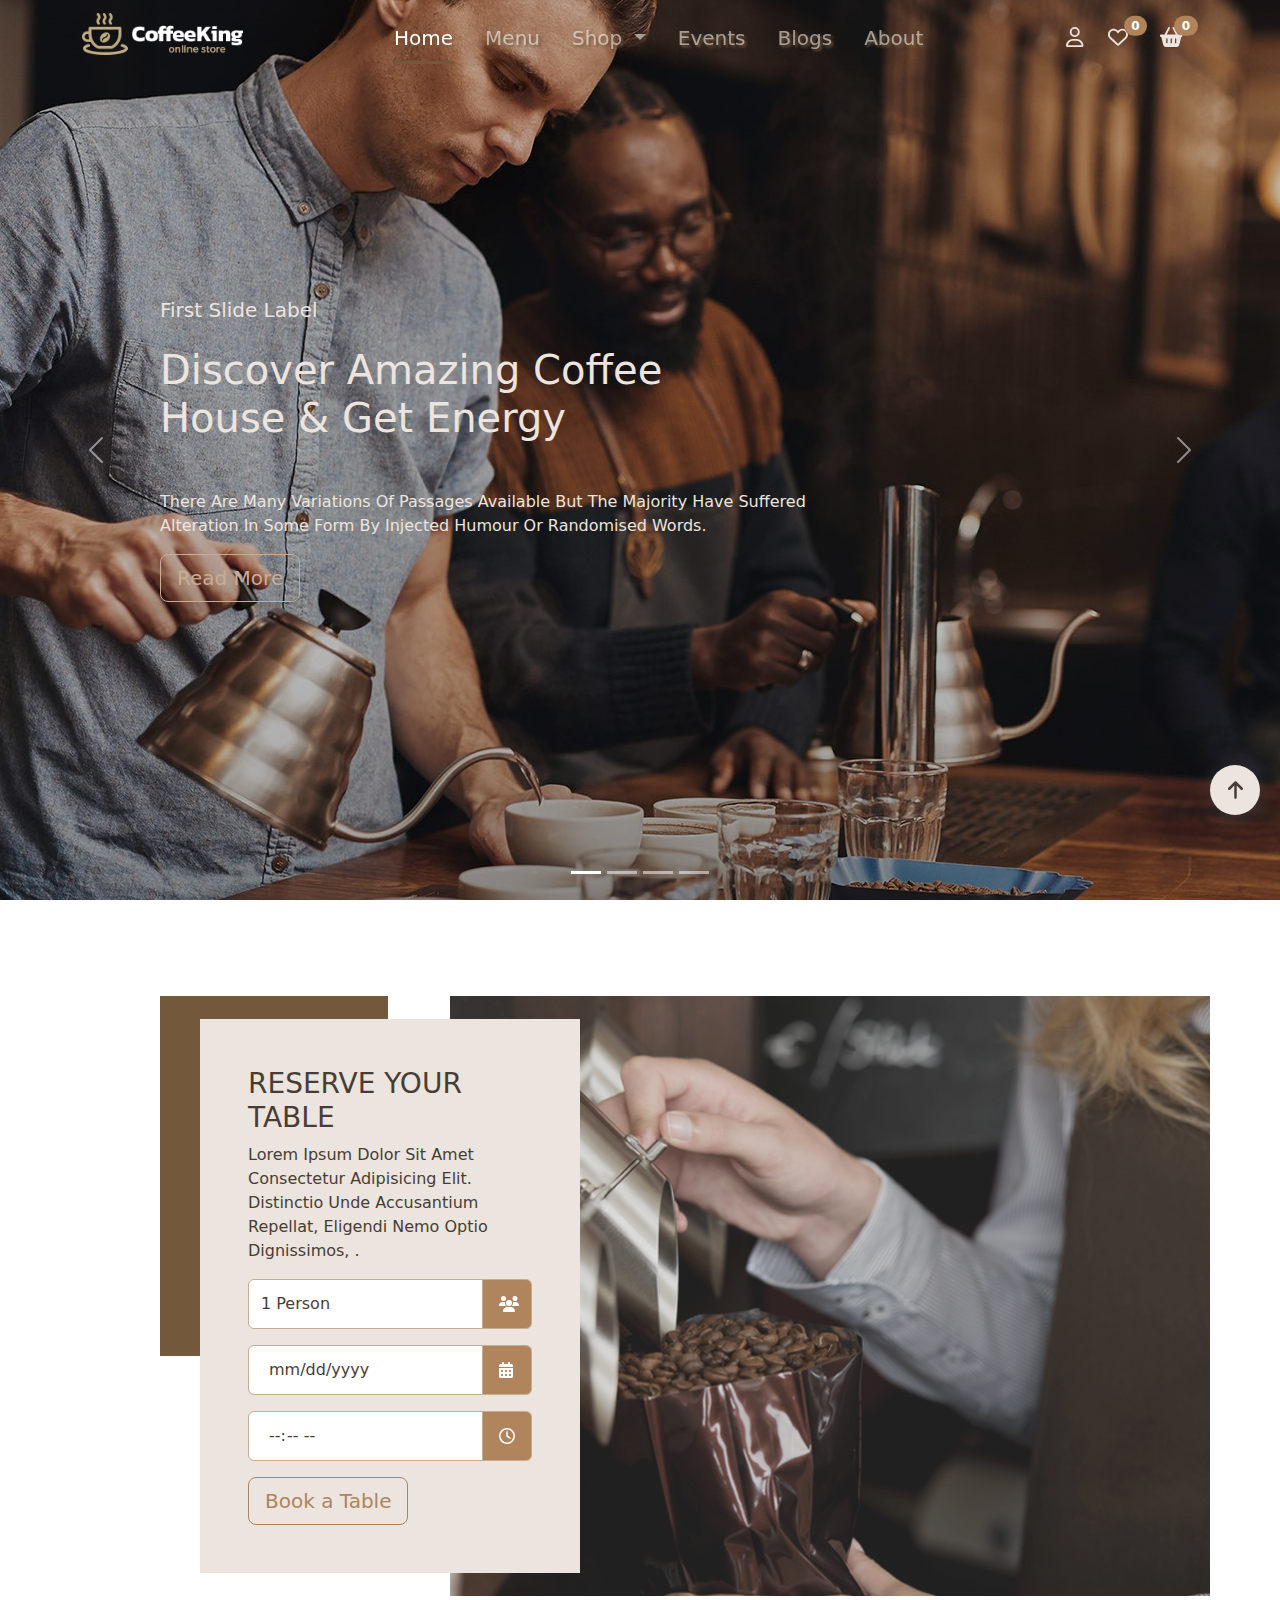
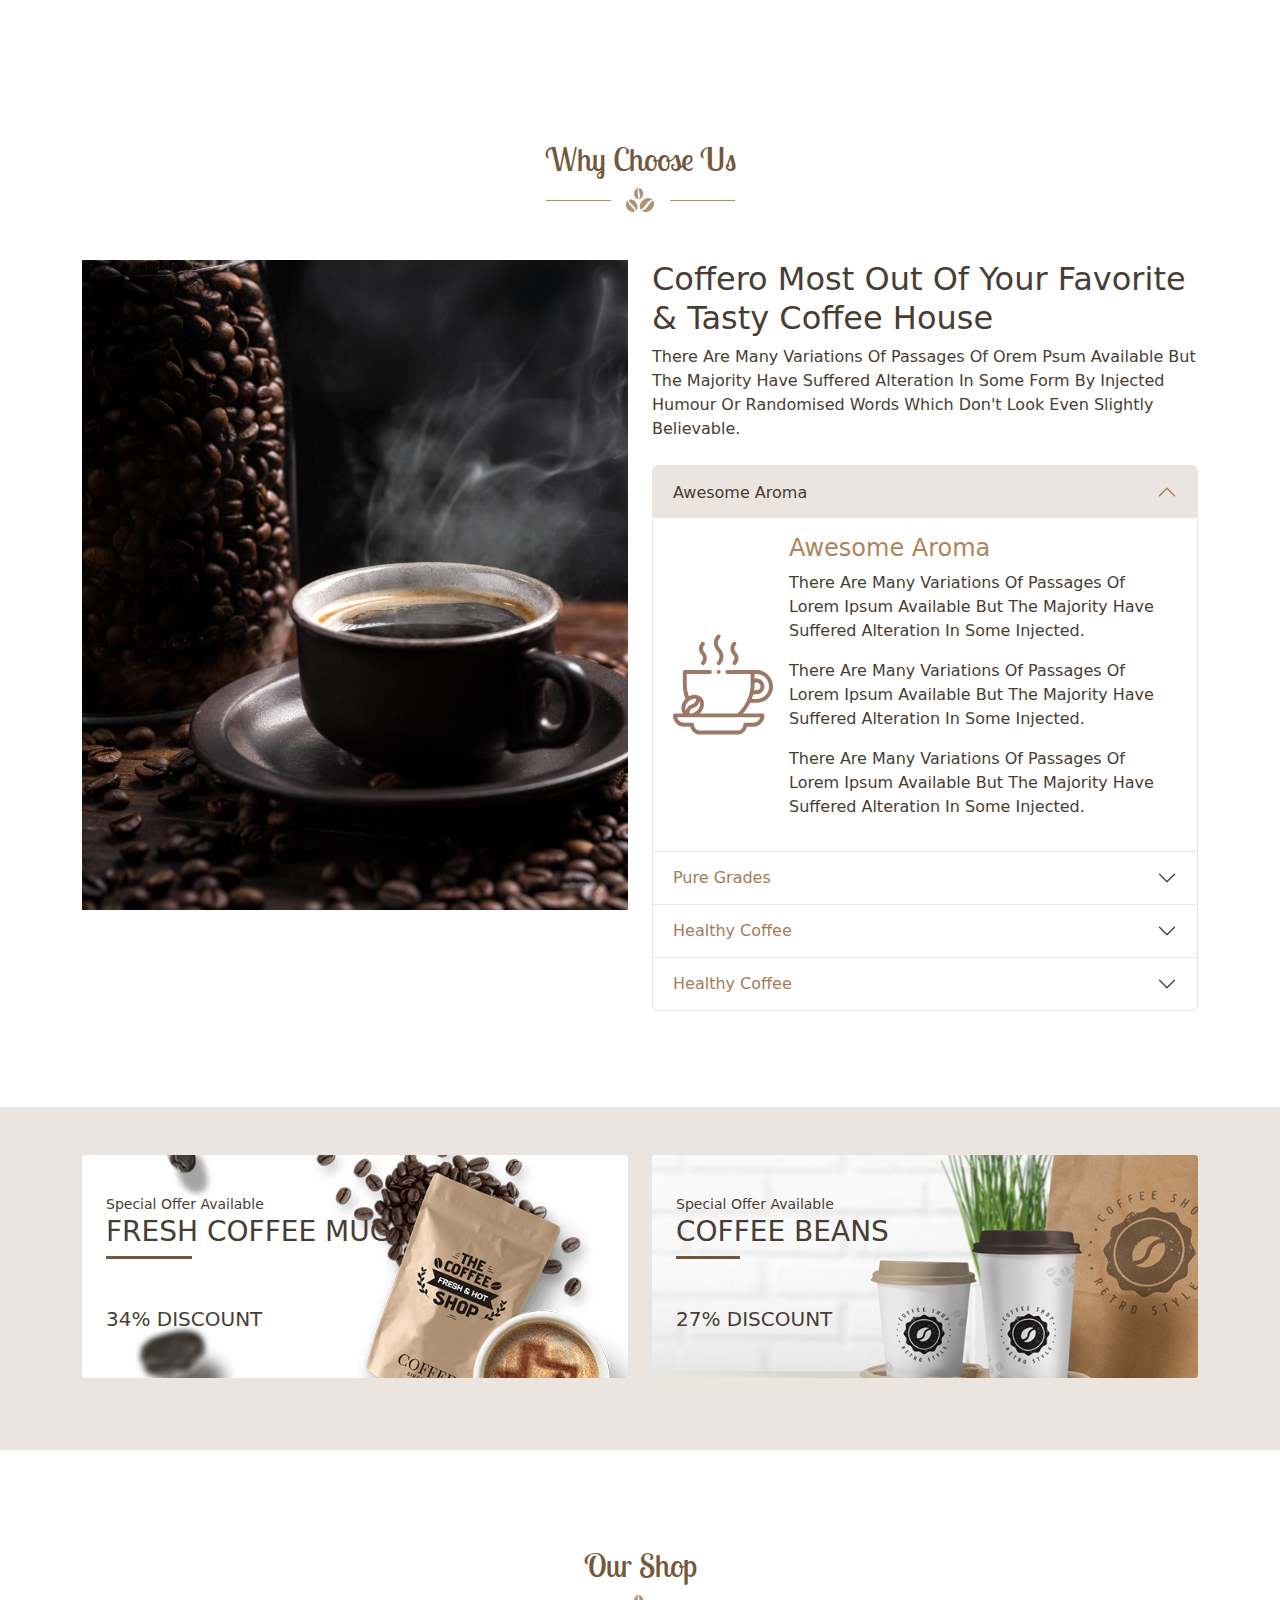
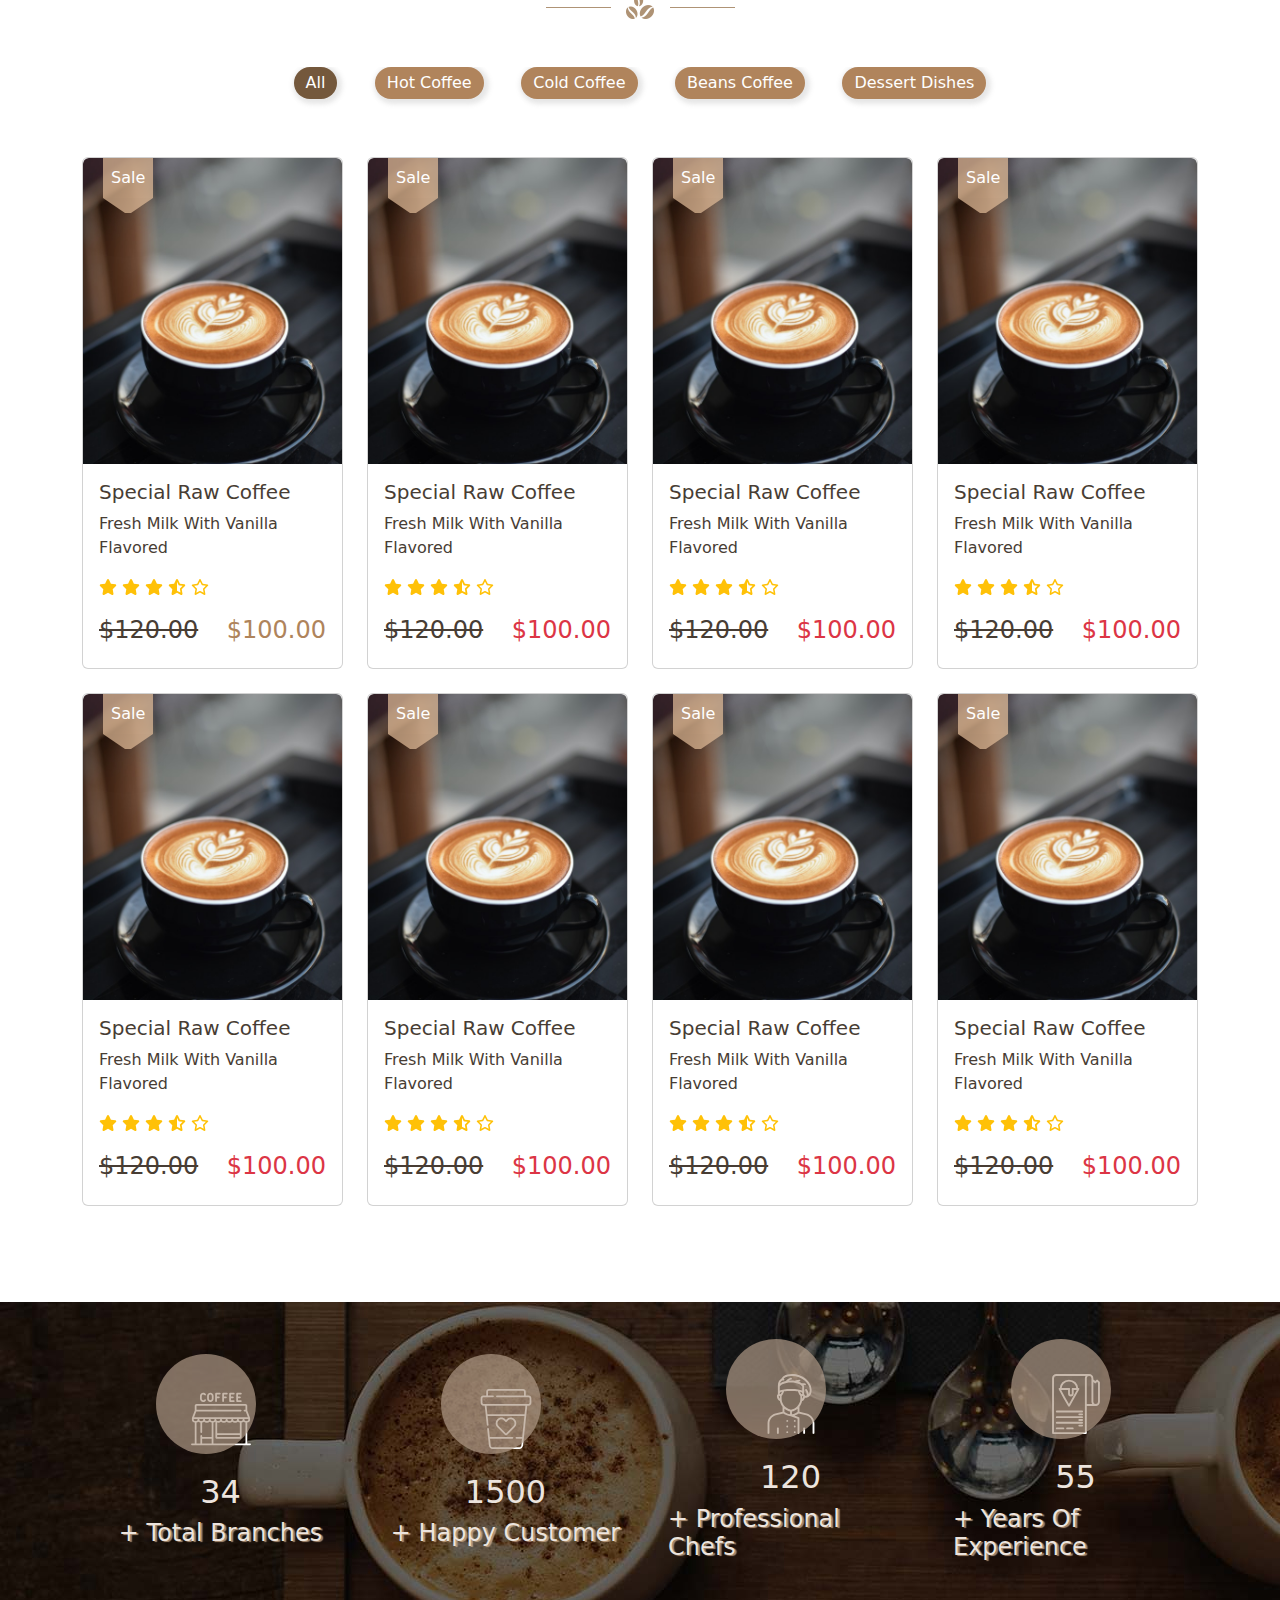
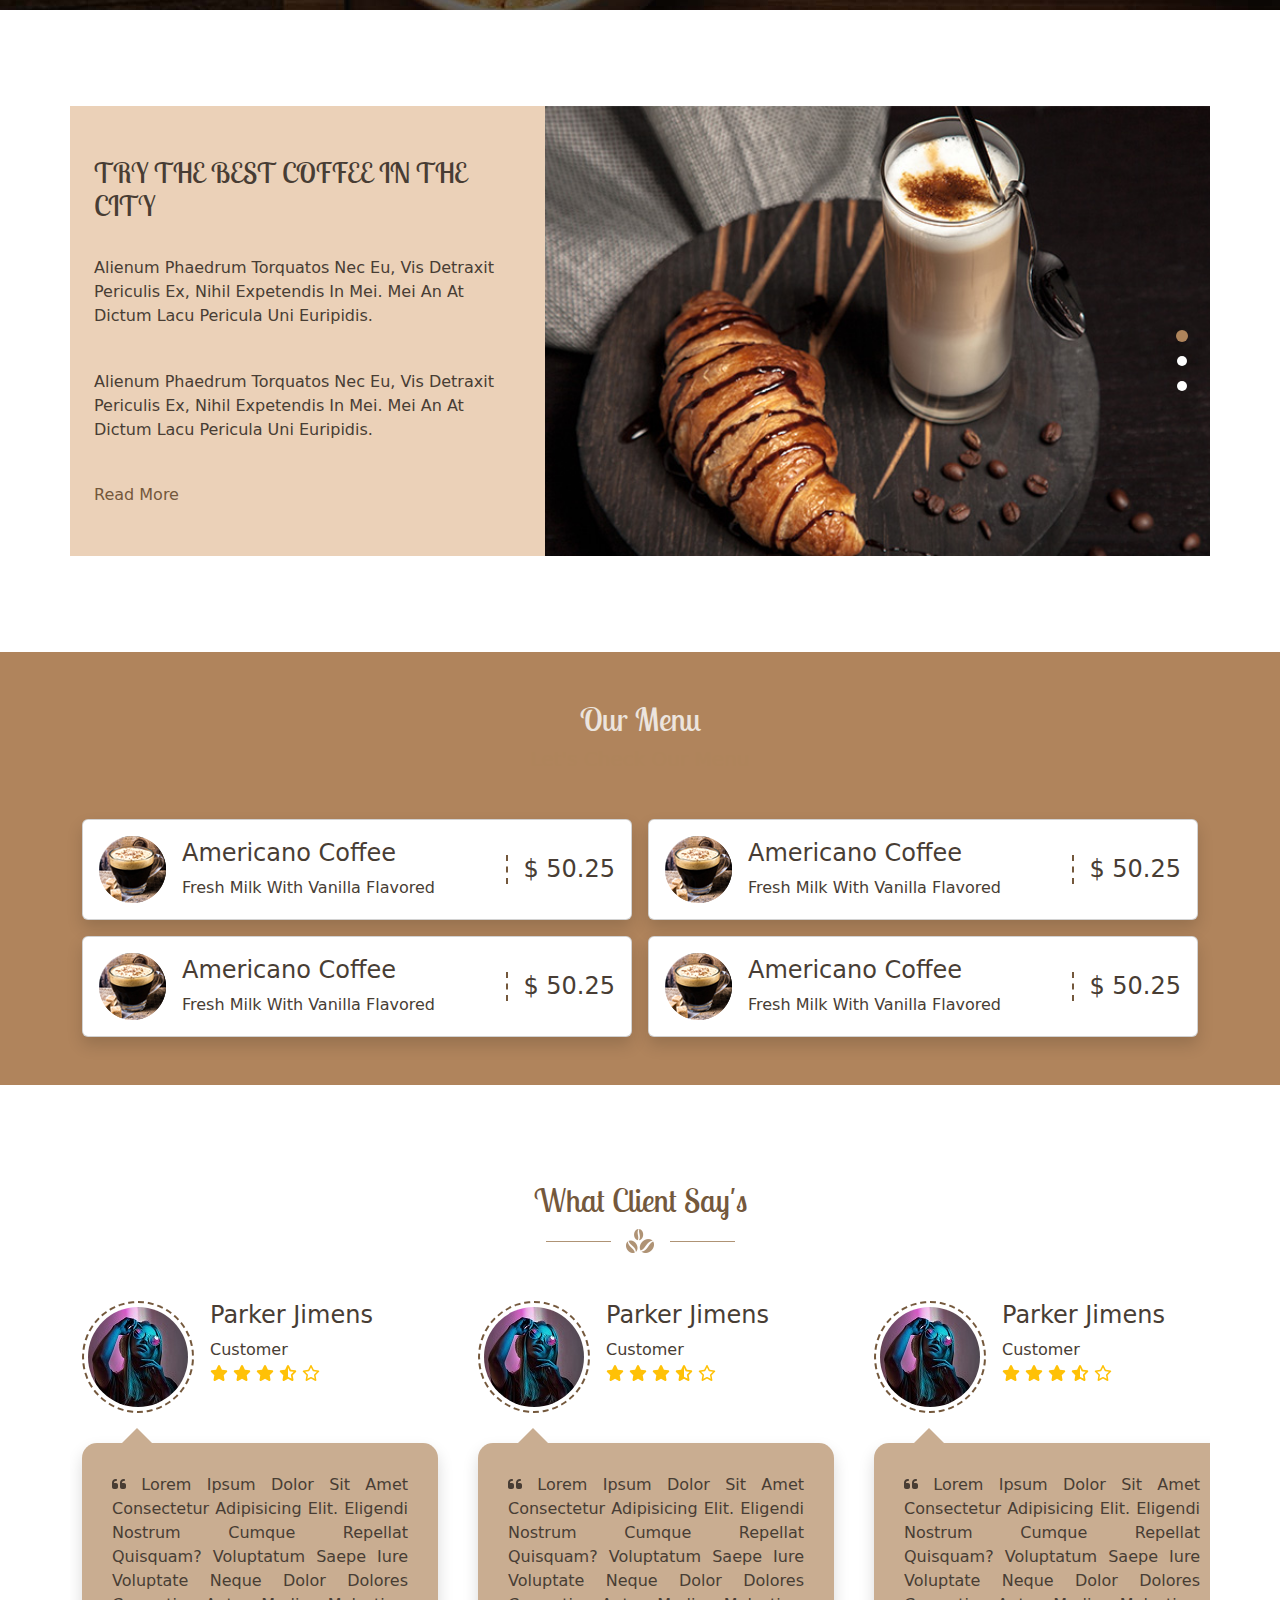
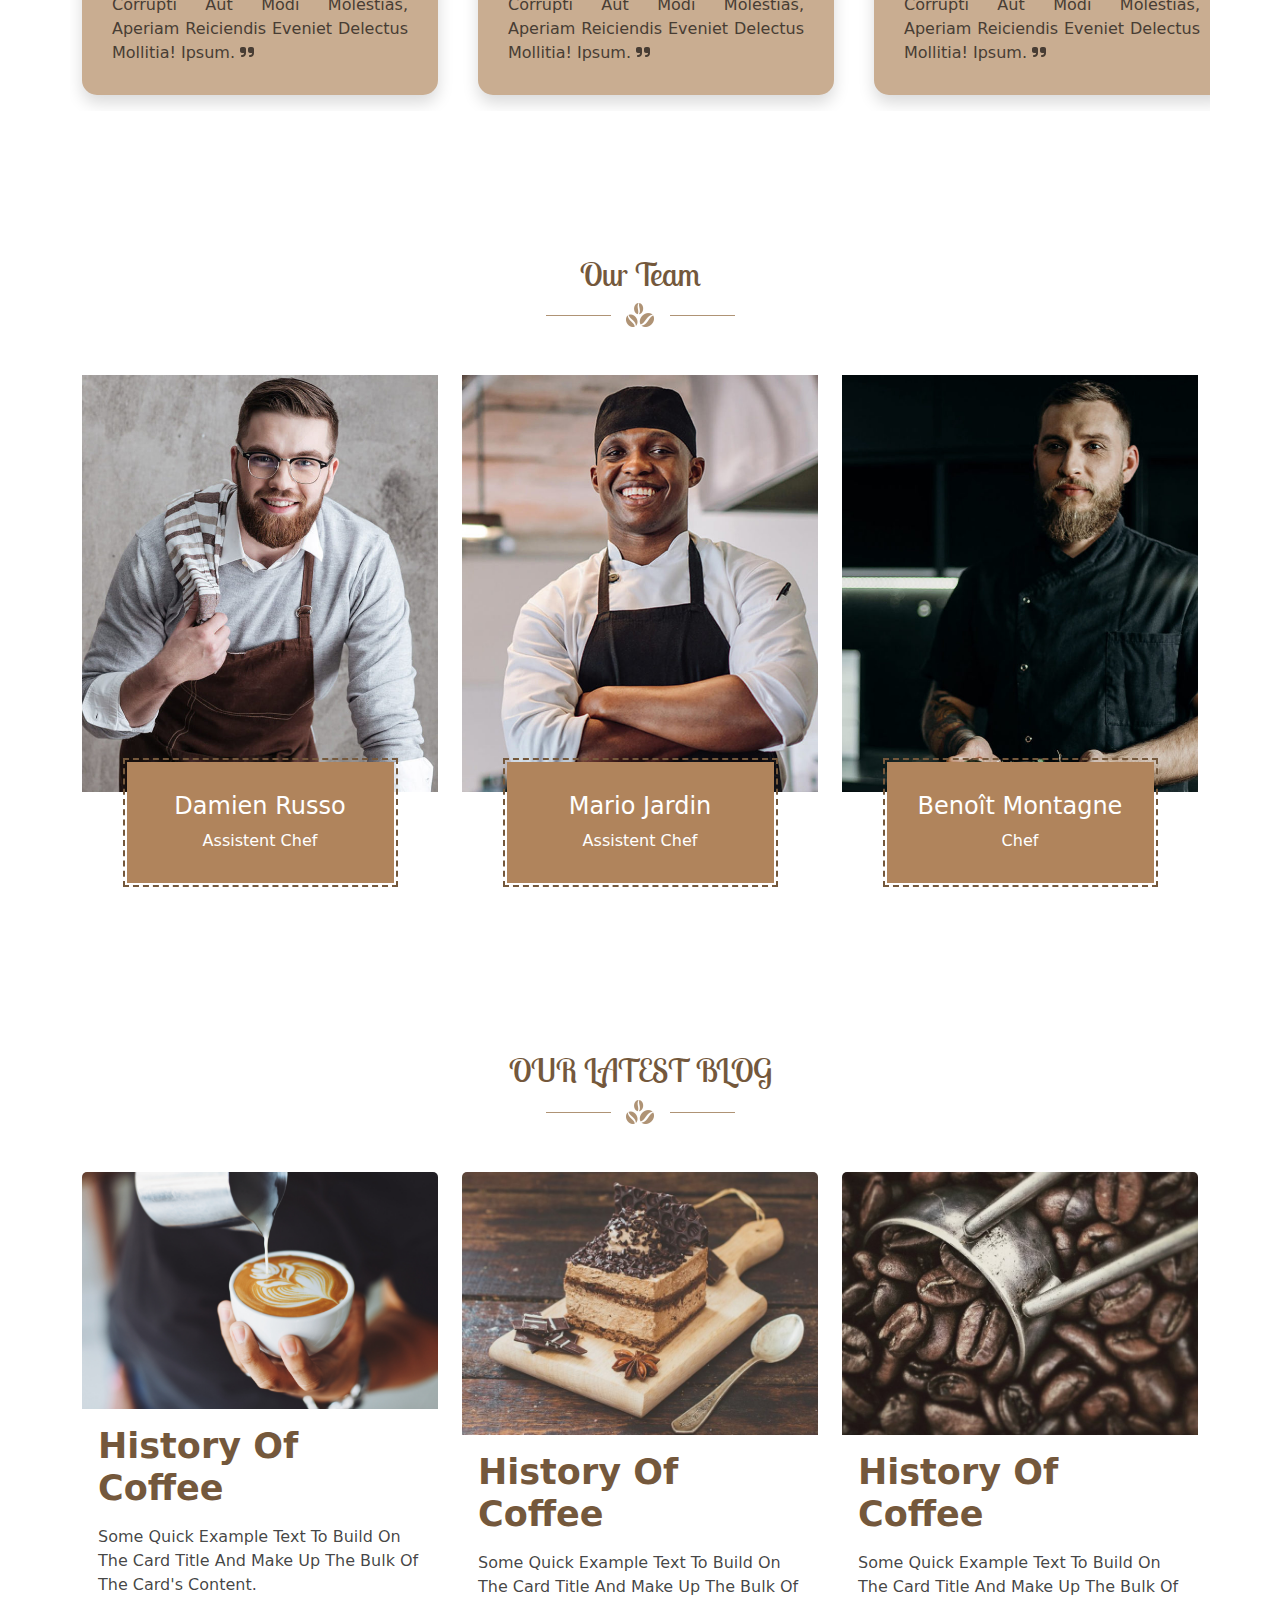
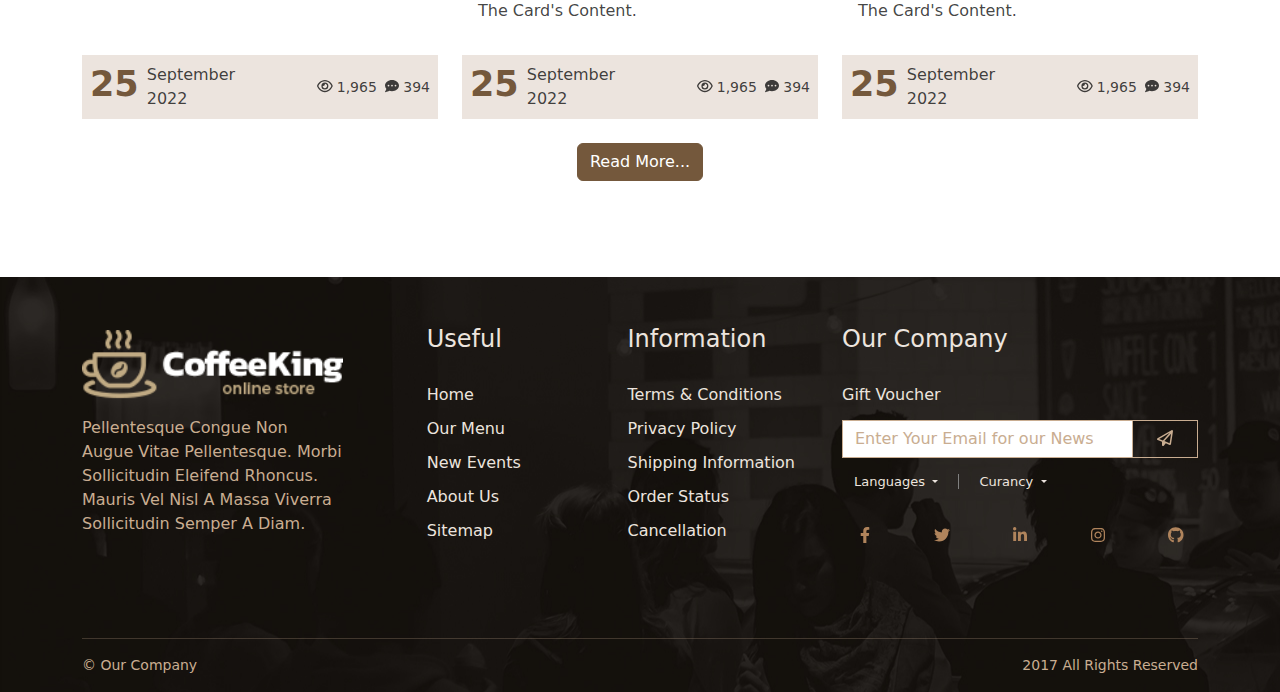
==== index.html @ 9622df6f "commit" ====
<!DOCTYPE html>
<html lang="en">
<head>
   <meta charset="UTF-8">
   <meta http-equiv="X-UA-Compatible" content="IE=edge">
   <meta name="viewport" content="width=device-width, initial-scale=1.0">

   <link rel="stylesheet" href="css/bootstrap.css">            <!--  bootstrap link -->
   <link rel="stylesheet" href="css/all.min.css">              <!--  fontawesome link -->
   <link rel="stylesheet" href="css/style.css">                <!--  my style link -->

   <link rel="icon" href="/images/01.png" type="image/x-icon">
   <title>CoffeKing</title>
</head>
<body>

   <header >
      <!-- <div class="head-1 py-2 bg-dark d-none d-lg-block" >
         <div class="container">
            <div class="d-flex justify-content-between align-items-center">
               <div class="d-flex gap-2 text-secondary">
                  <a href="#">
                     <i class="fa-solid fa-location-dot"></i>
                     Find a Store
                  </a>
                  <span class="divider"></span>
                  <a href="#">
                     <i class="fa-regular fa-envelope"></i>
                     Newsletter
                  </a>
               </div>

               <div class="lngs-cry d-flex gap-2">
                  <div class="btn-group">
                     <button class="btn dropdown-toggle text-light rounded-0 fs-8" type="button" id="defaultDropdown" data-bs-toggle="dropdown" data-bs-auto-close="true" aria-expanded="false">
                        Languages
                     </button>
                     <ul class="dropdown-menu dropdown-menu-dark rounded-0 fs-8" aria-labelledby="Languages">
                        <li value="Arabic">
                           <a class="dropdown-item" href="#">
                              <img src="images/Flag_of_Egypt.svg.png" alt="EGP" >
                              Arabic
                           </a>
                        </li>
                        <li value="English"><a class="dropdown-item" href="#">
                           <img src="images/1200px-Flag_of_the_United_States.svg.png" alt="Eng">
                           English
                           </a>
                        </li>
                     </ul>
                  </div>

                  <span class="divider"></span>

                  <div class="btn-group">
                     <button class="btn dropdown-toggle text-light rounded-0 fs-8" type="button" id="defaultDropdown" data-bs-toggle="dropdown" data-bs-auto-close="true" aria-expanded="false">
                        Curancy
                     </button>
                     <ul class="dropdown-menu dropdown-menu-dark rounded-0 fs-8" aria-labelledby="Languages">
                        <li value="Arabic">
                           <a class="dropdown-item" href="#">
                              <img src="images/Flag_of_Egypt.svg.png" alt="EGP" >
                              EGP
                           </a>
                        </li>
                        <li value="Arabic">
                           <a class="dropdown-item" href="#">
                              <img src="images/Flag_of_Saudi_Arabia_(1938–1973).svg.png" alt="SAR" >
                              SAR
                           </a>
                        </li>
                        <li value="English"><a class="dropdown-item" href="#">
                           <img src="images/1200px-Flag_of_the_United_States.svg.png" alt="Eng">
                           USD
                           </a>
                        </li>
                     </ul>
                  </div>
               </div>
            </div>
         </div>
      </div> -->

      <div class="position-relative">
         <nav class="navbar navbar-expand-lg navbar-dark text-light position-absolute w-100 ">
            <div class="container ">
               <a class="navbar-brand" href="#"> <img src="images/logo_white-7.png" alt="" height="50px"></a>

               <div class="collapse navbar-collapse order-4 order-lg-2 text-light" id="navbarScroll">
                  <ul class="navbar-nav mx-auto my-2 my-lg-0 text-center gap-3 fs-5">
                     <li class="nav-item">
                        <a class="nav-link active" aria-current="page" href="#">Home</a>
                     </li>

                     <li class="nav-item"> <a class="nav-link" href="#our-menu"> Menu</a> </li>

                     <li class="nav-item dropdown">
                        <a class="nav-link dropdown-toggle" href="#" id="navbarScrollingDropdown" role="button" data-bs-toggle="dropdown" aria-expanded="false">
                           Shop
                        </a>
                        <ul class="dropdown-menu" aria-labelledby="navbarScrollingDropdown">
                           <li><a class="dropdown-item" href="#">Hot Coffee</a></li>
                           <li><a class="dropdown-item" href="#">Hot Coffee</a></li>
                           <li><a class="dropdown-item" href="#">Beans Coffee</a></li>
                           <li><hr class="dropdown-divider"></li>
                           <li><a class="dropdown-item" href="#">Dessert Dishes</a></li>
                        </ul>
                     </li>
                     <li class="nav-item"> <a class="nav-link" href="#">Events</a> </li>
                     <li class="nav-item"> <a class="nav-link" href="#our-blog">Blogs</a> </li>
                     <li class="nav-item"> <a class="nav-link" href="#choose-us">About</a> </li>
                  </ul>
                  <div>
                     <div class="user-dropdown pe-auto dropdown c-pointer text-center px-2">
                        <div data-bs-toggle="dropdown" >
                           <i class="fa-regular fa-user fa-lg"></i>
                        </div>
                        <ul class="dropdown-menu dropdown-menu-end">
                           <li><a class="dropdown-item" href="#">Sign In</a></li>
                           <li><a class="dropdown-item" href="#">Register</a></li>
                        </ul>
                     </div>

                  </div >
                  <div class="favorite-cart position-relative mt-4 mt-lg-0 me-lg-3 d-block text-center px-3" type="button" data-bs-toggle="offcanvas" data-bs-target="#offcanvasFavorite" aria-controls="offcanvasFavorite">
                     <i class="fa-regular fa-heart fa-lg"></i>
                     <span class="cart-badge position-absolute top-0 translate-middle badge rounded-pill bg-info ms-2">0</span>
                  </div>
               </div>

               <div class="d-flex gap-3 align-items-center order-lg-2">
                  <button class="navbar-toggler order-5 " type="button" data-bs-toggle="collapse" data-bs-target="#navbarScroll" aria-controls="navbarScroll" aria-expanded="false" aria-label="Toggle navigation">
                     <span class="navbar-toggler-icon"></span>
                  </button>

                  <div class="shoppin-cart position-relative me-3" type="button" data-bs-toggle="offcanvas" data-bs-target="#offcanvasCart" aria-controls="offcanvasCart">
                     <i class="fa fa-shopping-basket fa-lg"></i>
                     <span class="cart-badge position-absolute top-0 start-100 translate-middle badge rounded-pill bg-info ms-1">0</span>
                  </div>

               </div>
            </div>
         </nav>

      </div>
   </header>


   <!-- section 01 main carousel -->
   <main>
      <div id="carouselExampleCaptions" class="carousel slide" data-bs-ride="carousel">
         <div class="carousel-indicators">
            <button type="button" data-bs-target="#carouselExampleCaptions" data-bs-slide-to="0" class="active" aria-current="true" aria-label="Slide 1"></button>
            <button type="button" data-bs-target="#carouselExampleCaptions" data-bs-slide-to="1" aria-label="Slide 2"></button>
            <button type="button" data-bs-target="#carouselExampleCaptions" data-bs-slide-to="2" aria-label="Slide 3"></button>
            <button type="button" data-bs-target="#carouselExampleCaptions" data-bs-slide-to="3" aria-label="Slide 4"></button>
         </div>
         <div class="carousel-inner ">
            <div class="carousel-item active">
               <div class="d-flex align-items-center h-100">
                  <div class="carousel-content d-flex flex-column justify-content-center text-light w-75 mx-auto">
                     <h5>First slide label</h5>
                     <h2 class="fs-1 mt-3 mb-5"> Discover Amazing Coffee <br> House & Get Energy </h2>
                     <p> There are many variations of passages available but the majority have suffered <br>
                        alteration in some form by injected humour or randomised words.
                     </p>
                     <div>
                        <a href="#choose-us" class="btn btn-outline-secondary btn-lg shadow">Read More</a>
                     </div>
                  </div>
               </div>
            </div>
            <div class="carousel-item">
               <div class="d-flex align-items-center h-100">
                  <div class="carousel-content d-flex flex-column justify-content-center text-light w-75 mx-auto">
                     <h5>First slide label</h5>
                     <h2 class="fs-1 mt-3 mb-5"> Discover Amazing Coffee <br> House & Get Energy </h2>
                     <p> There are many variations of passages available but the majority have suffered <br>
                        alteration in some form by injected humour or randomised words.
                     </p>
                     <div>
                        <a href="#choose-us" class="btn btn-outline-secondary btn-lg shadow">Read More</a>
                     </div>
                  </div>
               </div>
            </div>
            <div class="carousel-item">
               <div class="d-flex align-items-center h-100">
                  <div class="carousel-content d-flex flex-column justify-content-center text-light w-75 mx-auto">
                     <h5>First slide label</h5>
                     <h2 class="fs-1 mt-3 mb-5"> Discover Amazing Coffee <br> House & Get Energy </h2>
                     <p> There are many variations of passages available but the majority have suffered <br>
                        alteration in some form by injected humour or randomised words.
                     </p>
                     <div>
                        <a href="#choose-us" class="btn btn-outline-secondary btn-lg shadow">Read More</a>
                     </div>
                  </div>
               </div>
            </div>
            <div class="carousel-item">
               <div class="d-flex align-items-center h-100">
                  <div class="carousel-content d-flex flex-column justify-content-center text-light w-75 mx-auto">
                     <h5>First slide label</h5>
                     <h2 class="fs-1 mt-3 mb-5"> Discover Amazing Coffee <br> House & Get Energy </h2>
                     <p> There are many variations of passages available but the majority have suffered <br>
                        alteration in some form by injected humour or randomised words.
                     </p>
                     <div>
                        <a href="#choose-us" class="btn btn-outline-secondary btn-lg shadow">Read More</a>
                     </div>
                  </div>
               </div>
            </div>
         </div>
         <button class="carousel-control-prev" type="button" data-bs-target="#carouselExampleCaptions" data-bs-slide="prev">
            <span class="carousel-control-prev-icon" aria-hidden="true"></span>
            <span class="visually-hidden">Previous</span>
         </button>
         <button class="carousel-control-next" type="button" data-bs-target="#carouselExampleCaptions" data-bs-slide="next">
            <span class="carousel-control-next-icon" aria-hidden="true"></span>
            <span class="visually-hidden">Next</span>
         </button>
         </div>
   </main>


   <!--  shopping cart offcanvas -------------------------- -->
   <div class="offcanvas-cart offcanvas offcanvas-end " data-bs-scroll="true" tabindex="-1" id="offcanvasCart" aria-labelledby="offcanvasCart">
      <div class="cart-header offcanvas-header shadow">
         <a href="#" class="offcanvas-title text-primary fw-bold" >Shopping Cart</a>
         <button type="button" class="btn-close text-reset" data-bs-dismiss="offcanvas" aria-label="Close"></button>
      </div>
      <div id="addedProduct" class="offcanvas-body">
         <!-- product-item img, info and price will added here -->

         <div class="product-item d-flex align-items-center gap-2 position-relative mb-4">
            <div class="remove-item position-absolute top-0 end-0">
               <button class="btn btn-sm btn-primary text-white" type="button" title="Remove">
                  <i class="fa-solid fa-trash-can"></i>
               </button>
            </div>

            <div>
               <img src="images/hotCoffee01.jpg" alt="Americano Coffee" width="90">
            </div>
            <div class="flex-grow-1">
               <h5>Americano Coffee</h5>
               <span>Fresh Milk With Vanilla Flavored</span>
               <div class="d-flex justify-content-between">
                  <h5 class="d-flex w-100">
                     <span class="old-price text-decoration-line-through">$120</span>
                     <span class="new-price flex-grow-1 text-center text-info "> $100 </span>
                  </h5>

                  <div>
                     <div class="btn-group mb-0">
                        <button class="btn btn-sm btn-info text-white h-50" type="button" title="Increase 1">
                           <i class="fa-solid fa-minus "></i>
                        </button>
                        <h4 class="px-3">1</h4>
                        <button class="btn btn-sm btn-info text-white h-50" type="button" title="Decrease 1">
                           <i class="fa-solid fa-plus"></i>
                        </button>
                     </div>
                  </div>
               </div>
               <hr class="m-1">
            </div>

         </div>
         <div class="product-item d-flex align-items-center gap-2 position-relative mb-4">
            <div class="remove-item position-absolute top-0 end-0">
               <button class="btn btn-sm btn-primary text-white" type="button" title="Remove">
                  <i class="fa-solid fa-trash-can"></i>
               </button>
            </div>

            <div>
               <img src="images/hotCoffee01.jpg" alt="Americano Coffee" width="90">
            </div>
            <div class="flex-grow-1">
               <h5>Americano Coffee</h5>
               <span>Fresh Milk With Vanilla Flavored</span>
               <div class="d-flex justify-content-between">
                  <h5 class="d-flex w-100">
                     <span class="old-price text-decoration-line-through">$120</span>
                     <span class="new-price flex-grow-1 text-center text-info "> $100 </span>
                  </h5>

                  <div>
                     <div class="btn-group mb-0">
                        <button class="btn btn-sm btn-info text-white h-50" type="button" title="Increase 1">
                           <i class="fa-solid fa-minus "></i>
                        </button>
                        <h4 class="px-3">1</h4>
                        <button class="btn btn-sm btn-info text-white h-50" type="button" title="Decrease 1">
                           <i class="fa-solid fa-plus"></i>
                        </button>
                     </div>
                  </div>
               </div>
               <hr class="m-1">
            </div>

         </div>

      </div>
      <div class="cart-footer offcanvas-header shadow-lg flex-column">
         <div class="d-flex justify-content-between w-100">
            <h5 class="sub-total">Sub Total: </h5>
            <h4 class="item-count">Item: 0</h4>
            <h4 class="total-money text-info text-end">$0</h4>
         </div>
         <div class="d-flex justify-content-between w-100">
            <button type="button" class="clear btn btn-primary">Clear</button>
            <button type="button" class="checkout btn btn-info text-white">checkout</button>
         </div>

      </div>
   </div>


   <!--  Favorite cat offcanvas -------------------------- -->
   <div class="offcanvas-favorite offcanvas offcanvas-end " data-bs-scroll="true" tabindex="-1" id="offcanvasFavorite" aria-labelledby="offcanvasFavorite">
      <div class="favorite-header offcanvas-header shadow">
         <a href="#" class="offcanvas-title text-primary fw-bold" >Favorite List</a>
         <button type="button" class="btn-close text-reset" data-bs-dismiss="offcanvas" aria-label="Close"></button>
      </div>
      <div id="addedProduct" class="offcanvas-body">
         <!-- product-item img, info and price will added here -->

         <div class="product-item d-flex align-items-center gap-2 position-relative mb-4">
            <div class="remove-item position-absolute top-0 end-0">
               <button class="btn btn-sm btn-primary text-white" type="button" title="Remove">
                  <i class="fa-solid fa-trash-can"></i>
               </button>
            </div>

            <div>
               <img src="images/hotCoffee01.jpg" alt="Americano Coffee" width="90">
            </div>
            <div class="flex-grow-1">
               <h5>Americano Coffee</h5>
               <span>Fresh Milk With Vanilla Flavored</span>
               <div class="d-flex justify-content-between">
                  <h5 class="d-flex w-100">
                     <span class="old-price text-decoration-line-through">$120</span>
                     <span class="new-price flex-grow-1 text-center text-info "> $100 </span>
                  </h5>

                  <div>
                     <div class="">
                        <button class="btn btn-info text-white" type="button" title="Add To Cart">
                           <i class="fa fa-shopping-basket" aria-hidden="true"></i>
                        </button>
                     </div>
                  </div>
               </div>
               <hr class="m-1">
            </div>

         </div>

      </div>
      <div class="favorite-footer offcanvas-header shadow-lg d-flex justify-content-between flex-wrap">
         <!-- <h5 class="total-money">Sub Total: </h5> -->
         <h5>Item: </h5>
         <h4 class="item-count">0</h4>
         <button type="button" class="clear btn btn-primary">Clear</button>
      </div>
   </div>


   <!--  arrow-up button -------------------------- -->
   <div class="arrow-up">
      <a href="#" title="Back to up">
         <i class="fa-solid fa-arrow-up"></i>
      </a>
   </div>


   <!-- section 0 RESERVE YOUR TABLE HERE -->
   <section class="reserve">
      <div class="container my-5 py-5">

         <div class="row">
            <div class="reserve-col col-12 col-lg-4 p-0 d-flex position-relative">
                  <div class="reserve-content p-5">
                     <h3> RESERVE YOUR TABLE</h3>
                     <p>Lorem ipsum dolor sit amet consectetur adipisicing elit. Distinctio unde accusantium repellat, eligendi nemo optio dignissimos, .</p>

                     <div>
                        <div class="input-group mb-3 position-relative">
                           <select class="form-select" id="inputGroupSelect02" title="Choose the Number of Person">
                              <option value="1">1 Person</option>
                              <option value="2">2 People</option>
                              <option value="3">3 People</option>
                              <option value="4">4 People</option>
                              <option value="5">5 People</option>
                              <option value="6">6 People</option>
                              <option value="7">7 People</option>
                              <option value="8">8 People</option>
                              <option value="9">9 People</option>
                              <option value="10">10 People</option>
                           </select>
                           <span class="input-group-text p-3" for="inputGroupSelect02">
                              <i class="fa fa-users" aria-hidden="true"></i>
                           </span>
                        </div>
                        <div class="input-group mb-3">
                           <input type="date" class="form-control" placeholder="Recipient's username" aria-label="Recipient's username" aria-describedby="basic-addon2">
                           <span class="input-group-text p-3" id="basic-addon2">
                              <i class="fa-solid fa-calendar-days"></i>
                           </span>
                        </div>
                        <div class="input-group mb-3">
                           <input type="time" class="form-control" placeholder="Recipient's username" aria-label="Recipient's username" aria-describedby="basic-addon3">
                           <span class="input-group-text p-3" id="basic-addon3">
                              <i class="fa-regular fa-clock"></i>
                           </span>
                        </div>

                        <button class="btn btn-outline-info btn-lg" type="submit"> Book a Table</button>
                     </div>
                  </div>
               </div>

            <div class="col-12 col-lg-8 p-0">
               <div class="reserve-img">
                  <!-- <img src="images/coffe_back.png" alt="best coffee" width="100%"> -->

               </div>
            </div>
         </div>
      </div>

   </section>


   <!-- section  Why Choose Us -->
   <section class="choose-us" id="choose-us">
      <div class="container py-5 my-5">
         <div class="section-title text-center text-primary mb-5">
            <h2>Why Choose Us</h2>
            <img src="images/title-separator.png" alt="Why Choose Us">
         </div>
         <div class="row  row-cols-1 row-cols-lg-2 g-4 align-items-strech">
            <div class="col h-100">
               <div class="choose-us-img card h-100 border-0 rounded-0">
                  <!-- <img src="images/coffee-1-e1625191370210.jpg" alt="coffee-1"  height="100%"> -->
               </div>
            </div>

            <div class="col  card h-100 border-0 rounded-0">
               <div class="">
                  <div>
                     <h2>Coffero Most Out Of Your Favorite & Tasty Coffee House</h2>
                     <p>There are many variations of passages of orem psum available but the majority have suffered alteration in some form by injected humour or randomised words which don't look even slightly believable.</p>
                  </div>

                  <div class="accordion mt-4" id="accordionExample">
                     <div class="accordion-item">
                        <h2 class="accordion-header" id="headingOne">
                           <button class="accordion-button" type="button" data-bs-toggle="collapse" data-bs-target="#collapseOne" aria-expanded="true" aria-controls="collapseOne">
                              Awesome Aroma
                           </button>
                        </h2>
                        <div id="collapseOne" class="accordion-collapse collapse show" aria-labelledby="headingOne" data-bs-parent="#accordionExample">
                           <div class="accordion-body d-flex gap-3">
                              <img width="100px" src="images/coffee-mug.svg" alt="coffee-mug">
                              <div>
                                 <h4 class="text-info">Awesome Aroma</h4>
                                 <p>There are many variations of passages of Lorem Ipsum available but the majority have suffered alteration in some injected.</p>
                                 <p>There are many variations of passages of Lorem Ipsum available but the majority have suffered alteration in some injected.</p>
                                 <p>There are many variations of passages of Lorem Ipsum available but the majority have suffered alteration in some injected.</p>
                              </div>
                           </div>
                        </div>
                     </div>
                     <div class="accordion-item">
                        <h2 class="accordion-header" id="headingTwo">
                           <button class="accordion-button collapsed" type="button" data-bs-toggle="collapse" data-bs-target="#collapseTwo" aria-expanded="false" aria-controls="collapseTwo">
                              Pure Grades
                           </button>
                        </h2>
                        <div id="collapseTwo" class="accordion-collapse collapse" aria-labelledby="headingTwo" data-bs-parent="#accordionExample">
                           <div class="accordion-body d-flex gap-3">
                              <img width="100px" src="images/coffee-beans-2.svg" alt="coffee-mug">
                              <div>
                                 <h4 class="text-info">Pure Grades</h4>
                                 <p>There are many variations of passages of Lorem Ipsum available but the majority have suffered alteration in some injected.</p>
                                 <p>There are many variations of passages of Lorem Ipsum available but the majority have suffered alteration in some injected.</p>
                                 <p>There are many variations of passages of Lorem Ipsum available but the majority have suffered alteration in some injected.</p>
                              </div>
                           </div>
                        </div>
                     </div>
                     <div class="accordion-item">
                        <h2 class="accordion-header" id="headingThree">
                           <button class="accordion-button collapsed" type="button" data-bs-toggle="collapse" data-bs-target="#collapseThree" aria-expanded="false" aria-controls="collapseThree">
                           Healthy Coffee
                           </button>
                        </h2>
                        <div id="collapseThree" class="accordion-collapse collapse" aria-labelledby="headingThree" data-bs-parent="#accordionExample">
                           <div class="accordion-body d-flex gap-3">
                              <img width="100px" src="images/coffee-beans-3.svg" alt="coffee-mug">
                              <div>
                                 <h4 class="text-info">Healthy Coffee</h4>
                                 <p>There are many variations of passages of Lorem Ipsum available but the majority have suffered alteration in some injected.</p>
                                 <p>There are many variations of passages of Lorem Ipsum available but the majority have suffered alteration in some injected.</p>
                                 <p>There are many variations of passages of Lorem Ipsum available but the majority have suffered alteration in some injected.</p>
                              </div>
                           </div>
                        </div>
                     </div>

                     <div class="accordion-item">
                        <h2 class="accordion-header" id="headingFour">
                           <button class="accordion-button collapsed" type="button" data-bs-toggle="collapse" data-bs-target="#collapseFour" aria-expanded="false" aria-controls="collapseFour">
                           Healthy Coffee
                           </button>
                        </h2>
                        <div id="collapseFour" class="accordion-collapse collapse" aria-labelledby="headingFour" data-bs-parent="#accordionExample">
                           <div class="accordion-body d-flex gap-3">
                              <img width="100px" src="images/coffee-beans-3.svg" alt="coffee-mug">
                              <div>
                                 <h4 class="text-info">Healthy Coffee</h4>
                                 <p>There are many variations of passages of Lorem Ipsum available but the majority have suffered alteration in some injected.</p>
                                 <p>There are many variations of passages of Lorem Ipsum available but the majority have suffered alteration in some injected.</p>
                                 <p>There are many variations of passages of Lorem Ipsum available but the majority have suffered alteration in some injected.</p>
                              </div>
                           </div>
                        </div>
                     </div>
                  </div>

               </div>
            </div>
         </div>
      </div>
   </section>

   <!-- section  DISCOUNT -->
   <section class="discount bg-light">
      <div class="container my-5 py-5">

         <div class="row row-cols-1 row-cols-lg-2">
            <div class="col">
               <div class="discount-item position-relative mb-4">
                  <div class="">
                     <img src="images/cms-banner-01.jpg" alt="discount" width="100%">
                  </div>
                  <div class="discount-info position-absolute top-0 left-0 p-4 d-flex flex-column justify-content-center h-100">
                     <small>Special Offer Available</small>
                     <h3 class="position-relative mb-5">FRESH COFFEE MUG</h3>
                     <h5>34% DISCOUNT</h5>
                  </div>
               </div>
            </div>

            <div class="col">
               <div class="discount-item position-relative mb-4">
                  <div class="">
                     <img src="images/cms-banner-02.jpg" alt="discount" width="100%">
                  </div>
                  <div class="discount-info position-absolute top-0 left-0 p-4 d-flex flex-column justify-content-center h-100">
                     <small>Special Offer Available</small>
                     <h3 class="position-relative mb-5">COFFEE BEANS</h3>
                     <h5>27% DISCOUNT</h5>
                  </div>
               </div>
            </div>

         </div>
      </div>
   </section>


   <!-- section Our Shop -->
   <section class="our-shop my-5 py-5" id="our-shop">
      <div class="container">
         <div class="section-title text-center text-primary mb-5">
            <h2>Our Shop</h2>
            <img src="images/title-separator.png" alt="Our Shop">
         </div>

         <div class="row">
            <ul class="product-types col-12 col-lg-8 d-flex justify-content-lg-evenly gap-3 mx-auto mb-5 overflow-auto">
               <li class="active">all</li>
               <li>Hot Coffee</li>
               <li>Cold Coffee</li>
               <li>Beans Coffee</li>
               <li>Dessert Dishes</li>
            </ul>
         </div>

         <div class="products row row-cols-1 row-cols-md-2 row-cols-lg-4 g-4">

            <div class="col">
               <div class="card h-100" product-type="Hot Coffee">
                  <a href="#" class="overflow-hidden position-relative rounded-top">
                     <img src="images/hotCoffee01.jpg" class="card-img-top w-100" alt="hotCoffee">
                     <span class="sale-badge shadow-lg">
                        Sale
                     </span>
                  </a>
                  <div class="position-relative">
                     <div class="card-icons d-flex gap-3 justify-content-center w-100 position-absolute mx-auto">
                        <p class="shadow" data-bs-toggle="tooltip" title="Add to Shopping Cart">
                           <i class="fa fa-shopping-basket" ></i>
                        </p>
                        <p class="shadow" data-bs-toggle="tooltip" title="Add to Wash List">
                           <i class="fa fa-heart" ></i> </p>
                        <p class="shadow" data-bs-toggle="tooltip" title="Show Details">
                           <i class="fa fa-eye" ></i> </p>
                     </div>
                  </div>
                  <div class="card-body">
                     <h5 class="card-title">Special Raw Coffee</h5>
                     <p class="card-text">Fresh milk with vanilla flavored</p>
                     <p class="text-warning">
                        <i class="fa-solid fa fa-star"></i>
                        <i class="fa-solid fa fa-star"></i>
                        <i class="fa-solid fa fa-star"></i>
                        <i class="fa-solid fa-star-half-stroke"></i>
                        <i class="fa-regular fa-star"></i>
                     </p>
                     <h4 class="d-flex justify-content-between">
                        <span class="text-decoration-line-through">$120.00</span>
                        <span class="text-info"> $100.00 </span>
                     </h4>

                  </div>

               </div>
            </div>

            <div class="col">
               <div class="card h-100" product-type="Hot Coffee">
                  <a href="#" class="overflow-hidden position-relative rounded-top">
                     <img src="images/hotCoffee01.jpg" class="card-img-top w-100" alt="hotCoffee">
                     <span class="sale-badge shadow-lg">
                        Sale
                     </span>
                  </a>
                  <div class="position-relative">
                     <div class="card-icons d-flex gap-3 justify-content-center w-100 position-absolute mx-auto">
                        <p class="shadow" data-bs-toggle="tooltip" title="Add to Shopping Cart">
                           <i class="fa fa-shopping-basket" ></i>
                        </p>
                        <p class="shadow" data-bs-toggle="tooltip" title="Add to Wash List">
                           <i class="fa fa-heart" ></i> </p>
                        <p class="shadow" data-bs-toggle="tooltip" title="Show Details">
                           <i class="fa fa-eye" ></i> </p>
                     </div>
                  </div>
                  <div class="card-body">
                     <h5 class="card-title">Special Raw Coffee</h5>
                     <p class="card-text">Fresh milk with vanilla flavored</p>
                     <p class="text-warning">
                        <i class="fa-solid fa fa-star"></i>
                        <i class="fa-solid fa fa-star"></i>
                        <i class="fa-solid fa fa-star"></i>
                        <i class="fa-solid fa-star-half-stroke"></i>
                        <i class="fa-regular fa-star"></i>
                     </p>
                     <h4 class="d-flex justify-content-between">
                        <span class="old-price text-decoration-line-through">$120.00</span>
                        <span class="new-price text-danger"> $100.00 </span>
                     </h4>

                  </div>

               </div>
            </div>

            <div class="col">
               <div class="card h-100" product-type="Hot Coffee">
                  <a href="#" class="overflow-hidden position-relative rounded-top">
                     <img src="images/hotCoffee01.jpg" class="card-img-top w-100" alt="hotCoffee">
                     <span class="sale-badge shadow-lg">
                        Sale
                     </span>
                  </a>
                  <div class="position-relative">
                     <div class="card-icons d-flex gap-3 justify-content-center w-100 position-absolute mx-auto">
                        <p class="shadow" data-bs-toggle="tooltip" title="Add to Shopping Cart">
                           <i class="fa fa-shopping-basket" ></i>
                        </p>
                        <p class="shadow" data-bs-toggle="tooltip" title="Add to Wash List">
                           <i class="fa fa-heart" ></i> </p>
                        <p class="shadow" data-bs-toggle="tooltip" title="Show Details">
                           <i class="fa fa-eye" ></i> </p>
                     </div>
                  </div>
                  <div class="card-body">
                     <h5 class="card-title">Special Raw Coffee</h5>
                     <p class="card-text">Fresh milk with vanilla flavored</p>
                     <p class="text-warning">
                        <i class="fa-solid fa fa-star"></i>
                        <i class="fa-solid fa fa-star"></i>
                        <i class="fa-solid fa fa-star"></i>
                        <i class="fa-solid fa-star-half-stroke"></i>
                        <i class="fa-regular fa-star"></i>
                     </p>
                     <h4 class="d-flex justify-content-between"> <span class="text-decoration-line-through">$120.00</span>  <span class="text-danger"> $100.00 </span></h4>

                  </div>

               </div>
            </div>

            <div class="col">
               <div class="card h-100" product-type="Cold Coffee">
                  <a href="#" class="overflow-hidden position-relative rounded-top">
                     <img src="images/hotCoffee01.jpg" class="card-img-top w-100" alt="hotCoffee">
                     <span class="sale-badge shadow-lg">
                        Sale
                     </span>
                  </a>
                  <div class="position-relative">
                     <div class="card-icons d-flex gap-3 justify-content-center w-100 position-absolute mx-auto">
                        <p class="shadow" data-bs-toggle="tooltip" title="Add to Shopping Cart">
                           <i class="fa fa-shopping-basket" ></i>
                        </p>
                        <p class="shadow" data-bs-toggle="tooltip" title="Add to Wash List">
                           <i class="fa fa-heart" ></i> </p>
                        <p class="shadow" data-bs-toggle="tooltip" title="Show Details">
                           <i class="fa fa-eye" ></i> </p>
                     </div>
                  </div>
                  <div class="card-body">
                     <h5 class="card-title">Special Raw Coffee</h5>
                     <p class="card-text">Fresh milk with vanilla flavored</p>
                     <p class="text-warning">
                        <i class="fa-solid fa fa-star"></i>
                        <i class="fa-solid fa fa-star"></i>
                        <i class="fa-solid fa fa-star"></i>
                        <i class="fa-solid fa-star-half-stroke"></i>
                        <i class="fa-regular fa-star"></i>
                     </p>
                     <h4 class="d-flex justify-content-between"> <span class="text-decoration-line-through">$120.00</span>  <span class="text-danger"> $100.00 </span></h4>

                  </div>

               </div>
            </div>

            <div class="col">
               <div class="card h-100" product-type="Cold Coffee">
                  <a href="#" class="overflow-hidden position-relative rounded-top">
                     <img src="images/hotCoffee01.jpg" class="card-img-top w-100" alt="hotCoffee">
                     <span class="sale-badge shadow-lg">
                        Sale
                     </span>
                  </a>
                  <div class="position-relative">
                     <div class="card-icons d-flex gap-3 justify-content-center w-100 position-absolute mx-auto">
                        <p class="shadow" data-bs-toggle="tooltip" title="Add to Shopping Cart">
                           <i class="fa fa-shopping-basket" ></i>
                        </p>
                        <p class="shadow" data-bs-toggle="tooltip" title="Add to Wash List">
                           <i class="fa fa-heart" ></i> </p>
                        <p class="shadow" data-bs-toggle="tooltip" title="Show Details">
                           <i class="fa fa-eye" ></i> </p>
                     </div>
                  </div>
                  <div class="card-body">
                     <h5 class="card-title">Special Raw Coffee</h5>
                     <p class="card-text">Fresh milk with vanilla flavored</p>
                     <p class="text-warning">
                        <i class="fa-solid fa fa-star"></i>
                        <i class="fa-solid fa fa-star"></i>
                        <i class="fa-solid fa fa-star"></i>
                        <i class="fa-solid fa-star-half-stroke"></i>
                        <i class="fa-regular fa-star"></i>
                     </p>
                     <h4 class="d-flex justify-content-between"> <span class="text-decoration-line-through">$120.00</span>  <span class="text-danger"> $100.00 </span></h4>

                  </div>

               </div>
            </div>

            <div class="col">
               <div class="card h-100" product-type="Beans Coffee">
                  <a href="#" class="overflow-hidden position-relative rounded-top">
                     <img src="images/hotCoffee01.jpg" class="card-img-top w-100" alt="hotCoffee">
                     <span class="sale-badge shadow-lg">
                        Sale
                     </span>
                  </a>
                  <div class="position-relative">
                     <div class="card-icons d-flex gap-3 justify-content-center w-100 position-absolute mx-auto">
                        <p class="shadow" data-bs-toggle="tooltip" title="Add to Shopping Cart">
                           <i class="fa fa-shopping-basket" ></i>
                        </p>
                        <p class="shadow" data-bs-toggle="tooltip" title="Add to Wash List">
                           <i class="fa fa-heart" ></i> </p>
                        <p class="shadow" data-bs-toggle="tooltip" title="Show Details">
                           <i class="fa fa-eye" ></i> </p>
                     </div>
                  </div>
                  <div class="card-body">
                     <h5 class="card-title">Special Raw Coffee</h5>
                     <p class="card-text">Fresh milk with vanilla flavored</p>
                     <p class="text-warning">
                        <i class="fa-solid fa fa-star"></i>
                        <i class="fa-solid fa fa-star"></i>
                        <i class="fa-solid fa fa-star"></i>
                        <i class="fa-solid fa-star-half-stroke"></i>
                        <i class="fa-regular fa-star"></i>
                     </p>
                     <h4 class="d-flex justify-content-between"> <span class="text-decoration-line-through">$120.00</span>  <span class="text-danger"> $100.00 </span></h4>

                  </div>
               </div>
            </div>

            <div class="col">
               <div class="card h-100" product-type="Dessert Dishes">
                  <a href="#" class="overflow-hidden position-relative rounded-top">
                     <img src="images/hotCoffee01.jpg" class="card-img-top w-100" alt="hotCoffee">
                     <span class="sale-badge shadow-lg">
                        Sale
                     </span>
                  </a>
                  <div class="position-relative">
                     <div class="card-icons d-flex gap-3 justify-content-center w-100 position-absolute mx-auto">
                        <p class="shadow" data-bs-toggle="tooltip" title="Add to Shopping Cart">
                           <i class="fa fa-shopping-basket" ></i>
                        </p>
                        <p class="shadow" data-bs-toggle="tooltip" title="Add to Wash List">
                           <i class="fa fa-heart" ></i> </p>
                        <p class="shadow" data-bs-toggle="tooltip" title="Show Details">
                           <i class="fa fa-eye" ></i> </p>
                     </div>
                  </div>
                  <div class="card-body">
                     <h5 class="card-title">Special Raw Coffee</h5>
                     <p class="card-text">Fresh milk with vanilla flavored</p>
                     <p class="text-warning">
                        <i class="fa-solid fa fa-star"></i>
                        <i class="fa-solid fa fa-star"></i>
                        <i class="fa-solid fa fa-star"></i>
                        <i class="fa-solid fa-star-half-stroke"></i>
                        <i class="fa-regular fa-star"></i>
                     </p>
                     <h4 class="d-flex justify-content-between"> <span class="text-decoration-line-through">$120.00</span>  <span class="text-danger"> $100.00 </span></h4>

                  </div>
               </div>
            </div>

            <div class="col">
               <div class="card h-100" product-type="Dessert Dishes">
                  <a href="#" class="overflow-hidden position-relative rounded-top">
                     <img src="images/hotCoffee01.jpg" class="card-img-top w-100" alt="hotCoffee">
                     <span class="sale-badge shadow-lg">
                        Sale
                     </span>
                  </a>
                  <div class="position-relative">
                     <div class="card-icons d-flex gap-3 justify-content-center w-100 position-absolute mx-auto">
                        <p class="shadow" data-bs-toggle="tooltip" title="Add to Shopping Cart">
                           <i class="fa fa-shopping-basket" ></i>
                        </p>
                        <p class="shadow" data-bs-toggle="tooltip" title="Add to Wash List">
                           <i class="fa fa-heart" ></i> </p>
                        <p class="shadow" data-bs-toggle="tooltip" title="Show Details">
                           <i class="fa fa-eye" ></i> </p>
                     </div>
                  </div>
                  <div class="card-body">
                     <h5 class="card-title">Special Raw Coffee</h5>
                     <p class="card-text">Fresh milk with vanilla flavored</p>
                     <p class="text-warning">
                        <i class="fa-solid fa fa-star"></i>
                        <i class="fa-solid fa fa-star"></i>
                        <i class="fa-solid fa fa-star"></i>
                        <i class="fa-solid fa-star-half-stroke"></i>
                        <i class="fa-regular fa-star"></i>
                     </p>
                     <h4 class="d-flex justify-content-between"> <span class="text-decoration-line-through">$120.00</span>  <span class="text-danger"> $100.00 </span></h4>

                  </div>
               </div>
            </div>

         </div>
      </div>
   </section>

   <!-- section statistics -->
   <section class="statistics my-5 py-5 text-light">
      <div class="container">
         <div class="row  row-cols-2 row-cols-md-4 g-4">
            <div class="col">
               <div class="statistic-item d-flex flex-column justify-content-center align-items-center h-100 mt-3 ms-3">
                  <div class="statistic-icon">
                     <img src="images/statistics total branches.svg" alt="total branches" width="60">
                  </div>
                  <h2 class="mt-4">34</h2>
                  <h4>+ total branches</h4>
               </div>
            </div>

            <div class="col">
               <div class="statistic-item d-flex flex-column justify-content-center align-items-center h-100 mt-3 ms-3">
                  <div class="statistic-icon">
                     <img src="images/statistics happy customer.svg" alt="total branches" width="60">
                  </div>
                  <h2 class="mt-4">1500</h2>
                  <h4>+ happy customer</h4>
               </div>
            </div>

            <div class="col">
               <div class="statistic-item d-flex flex-column justify-content-center align-items-center h-100 mt-3 ms-3">
                  <div class="statistic-icon">
                     <img src="images/statistics chef.svg" alt="total branches" width="60">
                  </div>
                  <h2 class="mt-4">120</h2>
                  <h4>+ Professional Chefs</h4>
               </div>
            </div>

            <div class="col">
               <div class="statistic-item d-flex flex-column justify-content-center align-items-center h-100 mt-3 ms-3">
                  <div class="statistic-icon">
                     <img src="images/statistics years of experience.svg" alt="total branches" width="60">
                  </div>
                  <h2 class="mt-4">55</h2>
                  <h4>+ years of experience</h4>
               </div>
            </div>
         </div>
      </div>
   </section>


   <!-- section BEST COFFEE IN THE CITY -->
   <section class="best-coffee">
      <div class="container my-5 py-5">
         <div class="row">
            <div class="col-12 col-lg-5 p-0">
               <div class="best-info d-flex flex-column justify-content-evenly p-4">
                  <h3 class="section-title"> TRY THE BEST COFFEE IN THE CITY </h3>
                  <p>Alienum phaedrum torquatos nec eu, vis detraxit periculis ex, nihil expetendis in mei. Mei an at dictum lacu pericula uni euripidis.</p>
                  <p>Alienum phaedrum torquatos nec eu, vis detraxit periculis ex, nihil expetendis in mei. Mei an at dictum lacu pericula uni euripidis.</p>
                  <a href="#">Read More  </a>
               </div>
            </div>

            <div class="col-12 col-lg-7 p-0">
               <div class="best-content h-100 position-relative ">
                  <div class="best-coffee-imgs  position-relative h-100 overflow-hidden">
                     <img src="images/main-home-project-pres-3.jpg" alt="best coffee">
                     <img src="images/main-home-project-pres-1.jpg" alt="best coffee">
                     <img src="images/main-home-project-pres-3.jpg" alt="best coffee">
                  </div>
                  <ul class="best-coffee-dots">
                     <li class="dot active"></li>
                     <li class="dot"></li>
                     <li class="dot"></li>
                  </ul>
               </div>
            </div>
         </div>
      </div>
   </section>


   <!-- section Our Menu -->
   <section class="our-menu" id="our-menu">
      <div class="container my-5 py-5">
         <h2 class="section-title text-center mb-2 text-light"> Our Menu </h2>
         <h5 class="text-center mb-5 text-info">Let's Check Our Menu</h5>

         <div class="row row-cols-1 row-cols-lg-2 g-3">
            <div class="col">
               <div class="menu-item card flex-row gap-3 p-3 align-items-center shadow">
                  <div>
                     <img src="images/h2-custom-icon-1.png" alt="Americano Coffee">
                  </div>
                  <div class="menu-info  flex-grow-1">
                     <h4>Americano Coffee</h4>
                     <p class="m-0">Fresh milk with vanilla flavored</p>
                  </div>
                  <div class="menu-price">
                     <h4 class="m-0">$ <span>50.25</span></h4>
                  </div>
               </div>
            </div>

            <div class="col">
               <div class="menu-item card flex-row gap-3 p-3 align-items-center shadow">
                  <div>
                     <img src="images/h2-custom-icon-1.png" alt="Americano Coffee">
                  </div>
                  <div class="menu-info  flex-grow-1">
                     <h4>Americano Coffee</h4>
                     <p class="m-0">Fresh milk with vanilla flavored</p>
                  </div>
                  <div class="menu-price">
                     <h4 class="m-0">$ <span>50.25</span></h4>
                  </div>
               </div>
            </div>

            <div class="col">
               <div class="menu-item card flex-row gap-3 p-3 align-items-center shadow">
                  <div>
                     <img src="images/h2-custom-icon-1.png" alt="Americano Coffee">
                  </div>
                  <div class="menu-info  flex-grow-1">
                     <h4>Americano Coffee</h4>
                     <p class="m-0">Fresh milk with vanilla flavored</p>
                  </div>
                  <div class="menu-price">
                     <h4 class="m-0">$ <span>50.25</span></h4>
                  </div>
               </div>
            </div>

            <div class="col">
               <div class="menu-item card flex-row gap-3 p-3 align-items-center shadow">
                  <div>
                     <img src="images/h2-custom-icon-1.png" alt="Americano Coffee">
                  </div>
                  <div class="menu-info  flex-grow-1">
                     <h4>Americano Coffee</h4>
                     <p class="m-0">Fresh milk with vanilla flavored</p>
                  </div>
                  <div class="menu-price">
                     <h4 class="m-0">$ <span>50.25</span></h4>
                  </div>
               </div>
            </div>
         </div>
      </div>
   </section>

   <!-- section What Client Say's -->
   <section class="reviews">
      <div class="container my-5 py-5">
         <div class="section-title text-center text-primary mb-5">
            <h2>What Client Say's</h2>
            <img src="images/title-separator.png" alt="OUR LATEST BLOG">
         </div>

         <div class="row row-cols-1 row-cols-lg-3 gap-3 flex-nowrap overflow-auto">
            <div class="col">
               <article class="review-item mb-3">
                  <div class="customer d-flex gap-3">
                     <div class="customer-img rounded-circle overflow-hidden">
                        <img class=" rounded-circle" src="images/customer 01.jpg" alt="Parker Jimens" width="100%">
                     </div>
                     <div>
                        <h4>Parker Jimens</h4>
                        <p class="m-0">Customer</p>
                        <p class="review-stars text-warning">
                           <i class="fa-solid fa-star"></i>
                           <i class="fa-solid fa-star"></i>
                           <i class="fa-solid fa-star"></i>
                           <i class="fa-solid fa-star-half-stroke"></i>
                           <i class="fa-regular fa-star"></i>
                        </p>
                     </div>
                  </div>

                  <div class="review-content shadow">
                     <blockquote class="mb-0 text-justify">
                        <i class="fa-solid fa-quote-left"></i>
                        Lorem ipsum dolor sit amet consectetur adipisicing elit. Eligendi nostrum cumque repellat quisquam? Voluptatum saepe iure voluptate neque dolor dolores corrupti aut modi molestias, aperiam reiciendis eveniet delectus mollitia! Ipsum.
                        <i class="fa-solid fa-quote-right"></i>
                     </blockquote>
                  </div>
               </article>
            </div>

            <div class="col">
               <article class="review-item">
                  <div class="customer d-flex gap-3">
                     <div class="customer-img rounded-circle overflow-hidden">
                        <img class=" rounded-circle" src="images/customer 01.jpg" alt="Parker Jimens" width="100%">
                     </div>
                     <div>
                        <h4>Parker Jimens</h4>
                        <p class="m-0">Customer</p>
                        <p class="review-stars text-warning">
                           <i class="fa-solid fa-star"></i>
                           <i class="fa-solid fa-star"></i>
                           <i class="fa-solid fa-star"></i>
                           <i class="fa-solid fa-star-half-stroke"></i>
                           <i class="fa-regular fa-star"></i>
                        </p>
                     </div>
                  </div>

                  <div class="review-content shadow">
                     <blockquote class="mb-0 text-justify">
                        <i class="fa-solid fa-quote-left"></i>
                        Lorem ipsum dolor sit amet consectetur adipisicing elit. Eligendi nostrum cumque repellat quisquam? Voluptatum saepe iure voluptate neque dolor dolores corrupti aut modi molestias, aperiam reiciendis eveniet delectus mollitia! Ipsum.
                        <i class="fa-solid fa-quote-right"></i>
                     </blockquote>
                  </div>
               </article>
            </div>

            <div class="col">
               <article class="review-item">
                  <div class="customer d-flex gap-3">
                     <div class="customer-img rounded-circle overflow-hidden">
                        <img class=" rounded-circle" src="images/customer 01.jpg" alt="Parker Jimens" width="100%">
                     </div>
                     <div>
                        <h4>Parker Jimens</h4>
                        <p class="m-0">Customer</p>
                        <p class="review-stars text-warning">
                           <i class="fa-solid fa-star"></i>
                           <i class="fa-solid fa-star"></i>
                           <i class="fa-solid fa-star"></i>
                           <i class="fa-solid fa-star-half-stroke"></i>
                           <i class="fa-regular fa-star"></i>
                        </p>
                     </div>
                  </div>

                  <div class="review-content shadow">
                     <blockquote class="mb-0 text-justify">
                        <i class="fa-solid fa-quote-left"></i>
                        Lorem ipsum dolor sit amet consectetur adipisicing elit. Eligendi nostrum cumque repellat quisquam? Voluptatum saepe iure voluptate neque dolor dolores corrupti aut modi molestias, aperiam reiciendis eveniet delectus mollitia! Ipsum.
                        <i class="fa-solid fa-quote-right"></i>
                     </blockquote>
                  </div>
               </article>
            </div>
         </div>
      </div>
   </section>


   <!-- section Our Team -->
   <section class="our-team">
      <div class="container my-5 py-5">
         <div class="section-title text-center text-primary mb-5">
            <h2>Our Team</h2>
            <img src="images/title-separator.png" alt="Our Team">
         </div>

         <div class="row row-cols-1 row-cols-lg-3">
            <div class="col">
               <div class="team-member  position-relative mb-4">
                  <ul class="member-contact">
                     <li> <a href="#" title="facebook link" target="_blank"> <i class="fab fa-facebook-f"></i> </a> </li>
                     <li> <a href="#" title="twitter link" target="_blank"> <i class="fab fa-twitter"></i> </a> </li>
                     <li> <a href="#" title="instagram link" target="_blank"> <i class="fab fa-instagram"></i> </a> </li>
                  </ul>
                  <div>
                     <img src="images/team-single-1-700x820.jpg" alt="Damien Russo" width="100%">
                  </div>

                  <div class="member-info">
                     <h4>Damien Russo</h4>
                     <p class="m-0">Assistent Chef</p>
                  </div>
               </div>
            </div>

            <div class="col">
               <div class="team-member  position-relative mb-4">
                  <ul class="member-contact">
                     <li> <a href="#" title="facebook link" target="_blank"> <i class="fab fa-facebook-f"></i> </a> </li>
                     <li> <a href="#" title="twitter link" target="_blank"> <i class="fab fa-twitter"></i> </a> </li>
                     <li> <a href="#" title="instagram link" target="_blank"> <i class="fab fa-instagram"></i> </a> </li>
                  </ul>
                  <div>
                     <img src="images/team_04-700x820.jpg" alt="Mario Jardin" width="100%">
                  </div>

                  <div class="member-info">
                     <h4>Mario Jardin</h4>
                     <p class="m-0">Assistent Chef</p>
                  </div>
               </div>
            </div>

            <div class="col">
               <div class="team-member  position-relative mb-4">
                  <ul class="member-contact">
                     <li> <a href="#" title="facebook link" target="_blank"> <i class="fab fa-facebook-f"></i> </a> </li>
                     <li> <a href="#" title="twitter link" target="_blank"> <i class="fab fa-twitter"></i> </a> </li>
                     <li> <a href="#" title="instagram link" target="_blank"> <i class="fab fa-instagram"></i> </a> </li>
                  </ul>
                  <div>
                     <img src="images/team-single-2-1-700x820.jpg" alt="Benoît Montagne" width="100%">
                  </div>

                  <div class="member-info">
                     <h4>Benoît Montagne</h4>
                     <p class="m-0">Chef</p>
                  </div>
               </div>
            </div>
         </div>
      </div>
   </section>


   <!-- section OUR LATEST BLOG -->
   <section class="our-blog" id="our-blog">
      <div class="container my-5 py-5">
         <div class="section-title text-center text-primary mb-5">
            <h2>OUR LATEST BLOG</h2>
            <img src="images/title-separator.png" alt="OUR LATEST BLOG">
         </div>

         <div class="row row-cols-1 row-cols-lg-3">
            <div class="col">
               <a class="card border-0 h-100" href="#">
                  <div class="overflow-hidden">
                     <img src="images/Blog-1.png" class="card-img-top" alt="Blog 1">
                  </div>
                  <div class="card-body">
                     <h4 class="card-title">History of coffee</h4>
                     <p class="card-text py-3">Some quick example text to build on the card title and make up the bulk of the card's content.</p>

                  </div>
                  <div class="blog-details d-flex justify-content-between align-items-center p-2 mb-4">
                     <div class="d-flex gap-2">
                        <h3 class="day">25</h3>
                        <span>september <br> 2022 </span>
                     </div>
                     <div class="d-flex gap-2">
                        <small> <i class="fa-regular fa-eye"></i> 1,965 </small>
                        <small> <i class="fa-solid fa-comment-dots"></i> 394 </small>
                     </div>
                  </div>
               </a>
            </div>

            <div class="col">
               <a class="card border-0 h-100" href="#">
                  <div class="overflow-hidden">
                     <img src="images/blog2-770x570.jpg" class="card-img-top" alt="Blog 1">
                  </div>
                  <div class="card-body">
                     <h4 class="card-title">History of coffee</h4>
                     <p class="card-text py-3">Some quick example text to build on the card title and make up the bulk of the card's content.</p>

                  </div>
                  <div class="blog-details d-flex justify-content-between align-items-center p-2 mb-4">
                     <div class="d-flex gap-2">
                        <h3 class="day">25</h3>
                        <span>september <br> 2022 </span>
                     </div>
                     <div class="d-flex gap-2">
                        <small> <i class="fa-regular fa-eye"></i> 1,965 </small>
                        <small> <i class="fa-solid fa-comment-dots"></i> 394 </small>
                     </div>
                  </div>
               </a>
            </div>

            <div class="col">
               <a class="card border-0 h-100" href="#">
                  <div class="overflow-hidden">
                     <img src="images/blog3-770x570.jpg" class="card-img-top" alt="Blog 1">
                  </div>
                  <div class="card-body">
                     <h4 class="card-title">History of coffee</h4>
                     <p class="card-text py-3">Some quick example text to build on the card title and make up the bulk of the card's content.</p>

                  </div>
                  <div class="blog-details d-flex justify-content-between align-items-center p-2 mb-4">
                     <div class="d-flex gap-2">
                        <h3 class="day">25</h3>
                        <span>september <br> 2022 </span>
                     </div>
                     <div class="d-flex gap-2">
                        <small> <i class="fa-regular fa-eye"></i> 1,965 </small>
                        <small> <i class="fa-solid fa-comment-dots"></i> 394 </small>
                     </div>
                  </div>
               </a>
            </div>
         </div>

         <div class="text-center">
            <a href="#" class="btn btn-primary">Read More...</a>
         </div>
      </div>
   </section>


   <!-- section last   footer -->
   <footer >
      <div class="container">
         <div class="footer-content row mt-5 py-5 text-light">

            <div class="col-12 col-lg-3">
               <div class="footer-col">
                  <a href="#">
                     <!-- <img src="images/logo-light.png" alt="logo" width="100%"> -->
                     <img src="images/logo_white-7.png" alt="logo" width="100%" class="footer-logo">
                  </a>
                  <p class="text-muted">Pellentesque congue non augue vitae pellentesque. Morbi sollicitudin eleifend rhoncus. Mauris vel nisl a massa viverra sollicitudin semper a diam.</p>
               </div>
            </div>


            <div class="col-12 col-lg-5 d-flex justify-content-center justify-content-lg-start ">
               <div class="row row-cols-1 row-cols-md-2 g-4 flex-grow-1">
                  <div class="col flex-grow-1 d-flex justify-content-center">
                     <div class="footer-col ">
                        <h4 class="mb-4">Useful</h4>
                        <ul>
                           <li><a href="#">Home</a></li>
                           <li><a href="#">Our Menu</a></li>
                           <li><a href="#">New Events</a></li>
                           <li><a href="#">About Us</a></li>
                           <li><a href="#">Sitemap</a></li>
                        </ul>
                     </div>
                  </div>

                  <div class="col  flex-grow-1 d-flex justify-content-center">
                     <div class="footer-col">
                        <h4 class="mb-4">Information</h4>
                        <ul>
                           <li><a href="#">Terms & Conditions</a></li>
                           <li><a href="#">Privacy Policy</a></li>
                           <li><a href="#">Shipping Information</a></li>
                           <li><a href="#">Order Status</a></li>
                           <li><a href="#">Cancellation</a></li>
                        </ul>
                     </div>
                  </div>
                  </div>
               </div>

            <div class="col-10 col-lg-4  mx-auto mx-lg-0">
               <div class="footer-col">
                  <h4 class="mb-4">Our Company</h4>
                  <ul>
                     <li><a href="#">Gift Voucher</a></li>
                     <li>
                        <div class="input-group my-2">
                           <input type="text" class="form-control rounded-0" placeholder="Enter Your Email for our News">
                           <button class="btn btn-outline-secondary rounded-0 px-4" type="button" title="Send">
                              <i class="fa-regular fa-paper-plane"></i>
                           </button>
                        </div>
                     </li>
                     <li>
                        <div class="lngs-cry d-flex gap-2">
                           <div class="btn-group">
                              <button class="btn dropdown-toggle text-light rounded-0 fs-8" type="button" id="defaultDropdown" data-bs-toggle="dropdown" data-bs-auto-close="true" aria-expanded="false">
                                 Languages
                              </button>
                              <ul class="dropdown-menu dropdown-menu-dark rounded-0 fs-8" aria-labelledby="Languages">
                                 <li value="Arabic">
                                    <a class="dropdown-item" href="#" target="_self">
                                       <img src="images/Flag_of_Egypt.svg.png" alt="EGP" >
                                       Arabic
                                    </a>
                                 </li>
                                 <li value="English"><a class="dropdown-item" href="#" target="_self">
                                    <img src="images/1200px-Flag_of_the_United_States.svg.png" alt="Eng">
                                    English
                                    </a>
                                 </li>
                              </ul>
                           </div>

                           <span class="divider"></span>

                           <div class="btn-group">
                              <button class="btn dropdown-toggle text-light rounded-0 fs-8" type="button" id="defaultDropdown" data-bs-toggle="dropdown" data-bs-auto-close="true" aria-expanded="false">
                                 Curancy
                              </button>
                              <ul class="dropdown-menu dropdown-menu-dark rounded-0 fs-8" aria-labelledby="Languages">
                                 <li value="Arabic">
                                    <a class="dropdown-item" href="#" target="_self">
                                       <img src="images/Flag_of_Egypt.svg.png" alt="EGP" >
                                       EGP
                                    </a>
                                 </li>
                                 <li value="Arabic">
                                    <a class="dropdown-item" href="#" target="_self">
                                       <img src="images/Flag_of_Saudi_Arabia_(1938–1973).svg.png" alt="SAR" >
                                       SAR
                                    </a>
                                 </li>
                                 <li value="English">
                                    <a class="dropdown-item" href="#" target="_self">
                                    <img src="images/1200px-Flag_of_the_United_States.svg.png" alt="Eng">
                                    USD
                                    </a>
                                 </li>
                              </ul>
                           </div>
                        </div>
                     </li>
                     <li>
                        <div class="social-icons ">
                           <ul class="d-flex justify-content-between my-3">
                              <li> <a href="#" title="facebook link" target="_blank"> <i class="fab fa-facebook-f"></i> </a> </li>
                              <li> <a href="#" title="twitter link" target="_blank"> <i class="fab fa-twitter"></i> </a> </li>
                              <li> <a href="#" title="linkedin link" target="_blank"> <i class="fab fa-linkedin-in"></i> </a> </li>
                              <li> <a href="#" title="instagram link" target="_blank"> <i class="fab fa-instagram"></i> </a> </li>
                              <li> <a href="#" title="github link" target="_blank"> <i class="fab fa-github"></i> </a> </li>
                           </ul>
                        </div>
                     </li>
                  </ul>
               </div>
            </div>


         </div>
         <!-- ------- copyright --------- -->
         <hr class="text-muted">
         <div class="d-flex justify-content-between align-items-center pb-3">
            <small class="text-muted">&copy; Our Company</small>
            <small class="text-muted">2017 All Rights Reserved</small>
         </div>
      </div>
   </footer>







   <script src="js/popper-2.11.6.minjs.js"></script>        <!--  popper script -->
   <script src="js/bootstrap.bundle.min.js"></script>       <!--  bootstrap script -->
   <script src="js/all.min.js"></script>                    <!--  fontawesome script -->
   <!-- <script src="js/script.js"></script> -->                    <!--  my script -->
</body>
</html>
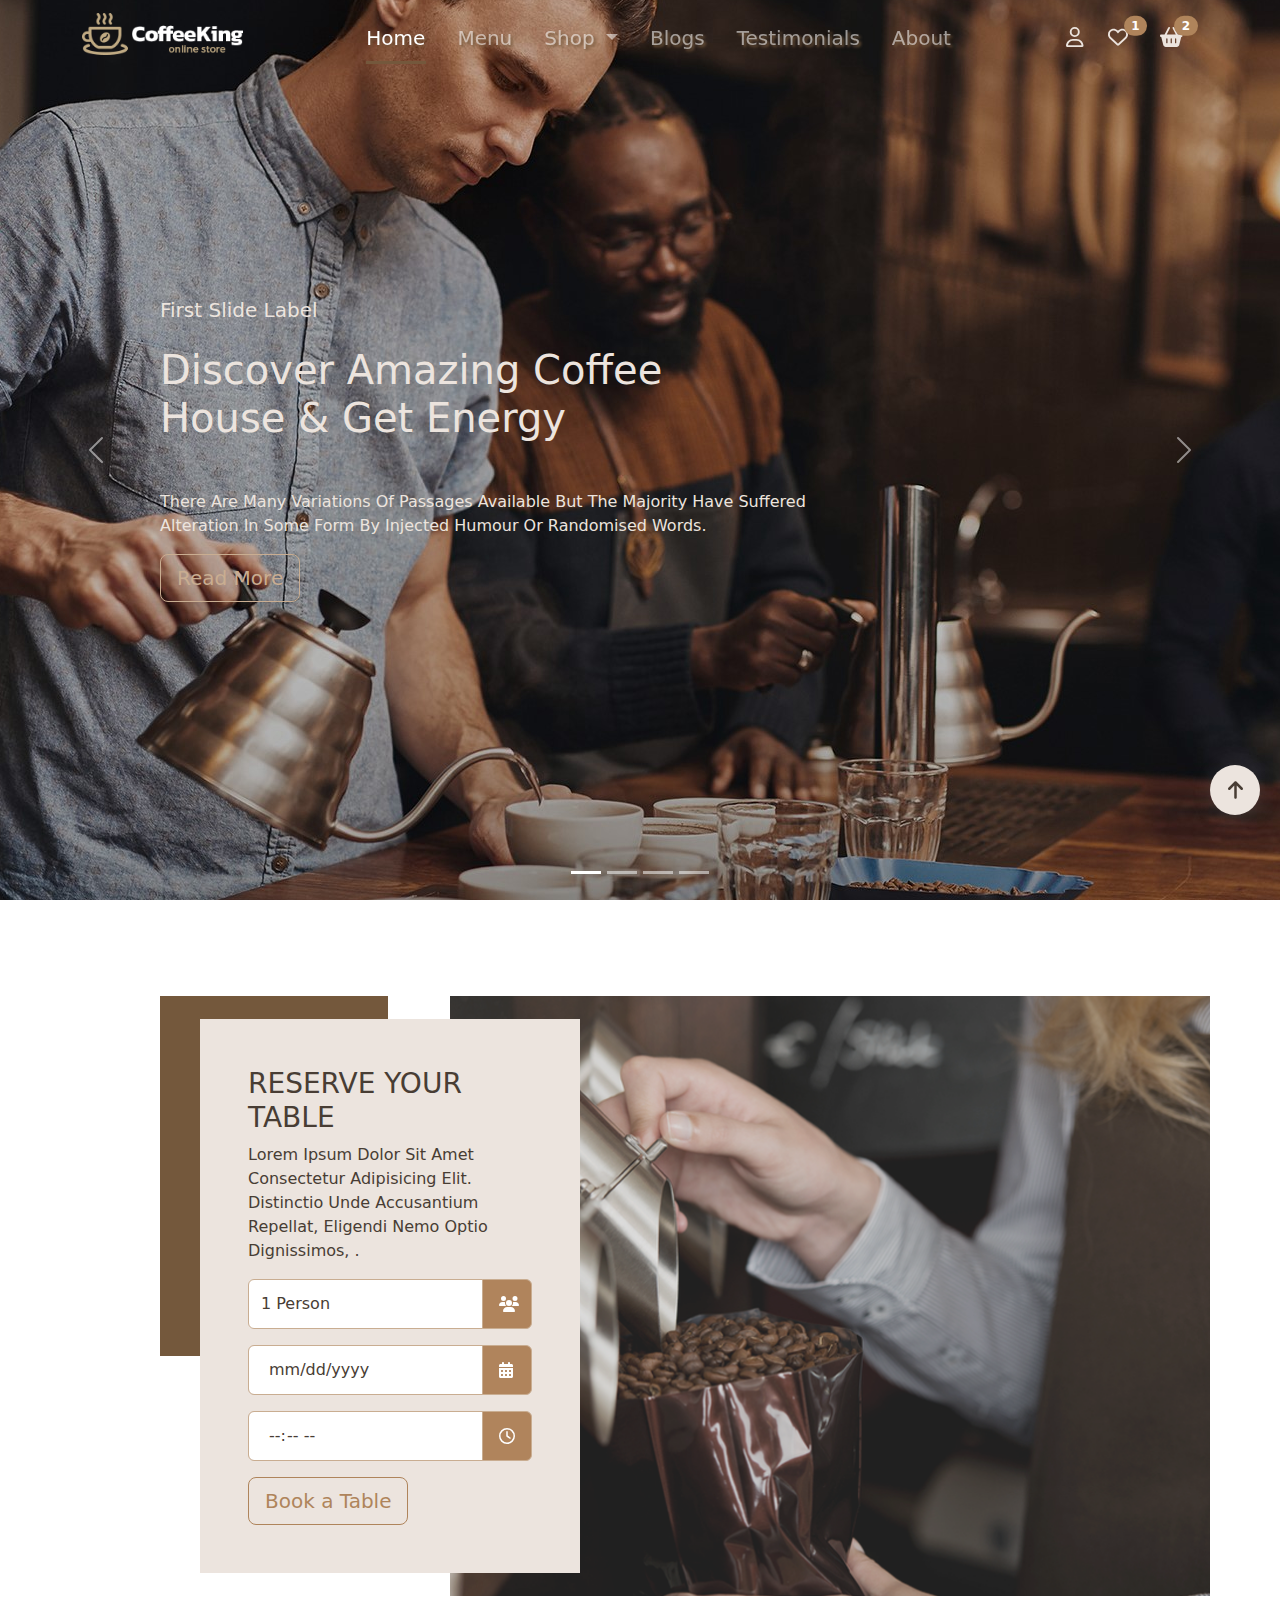
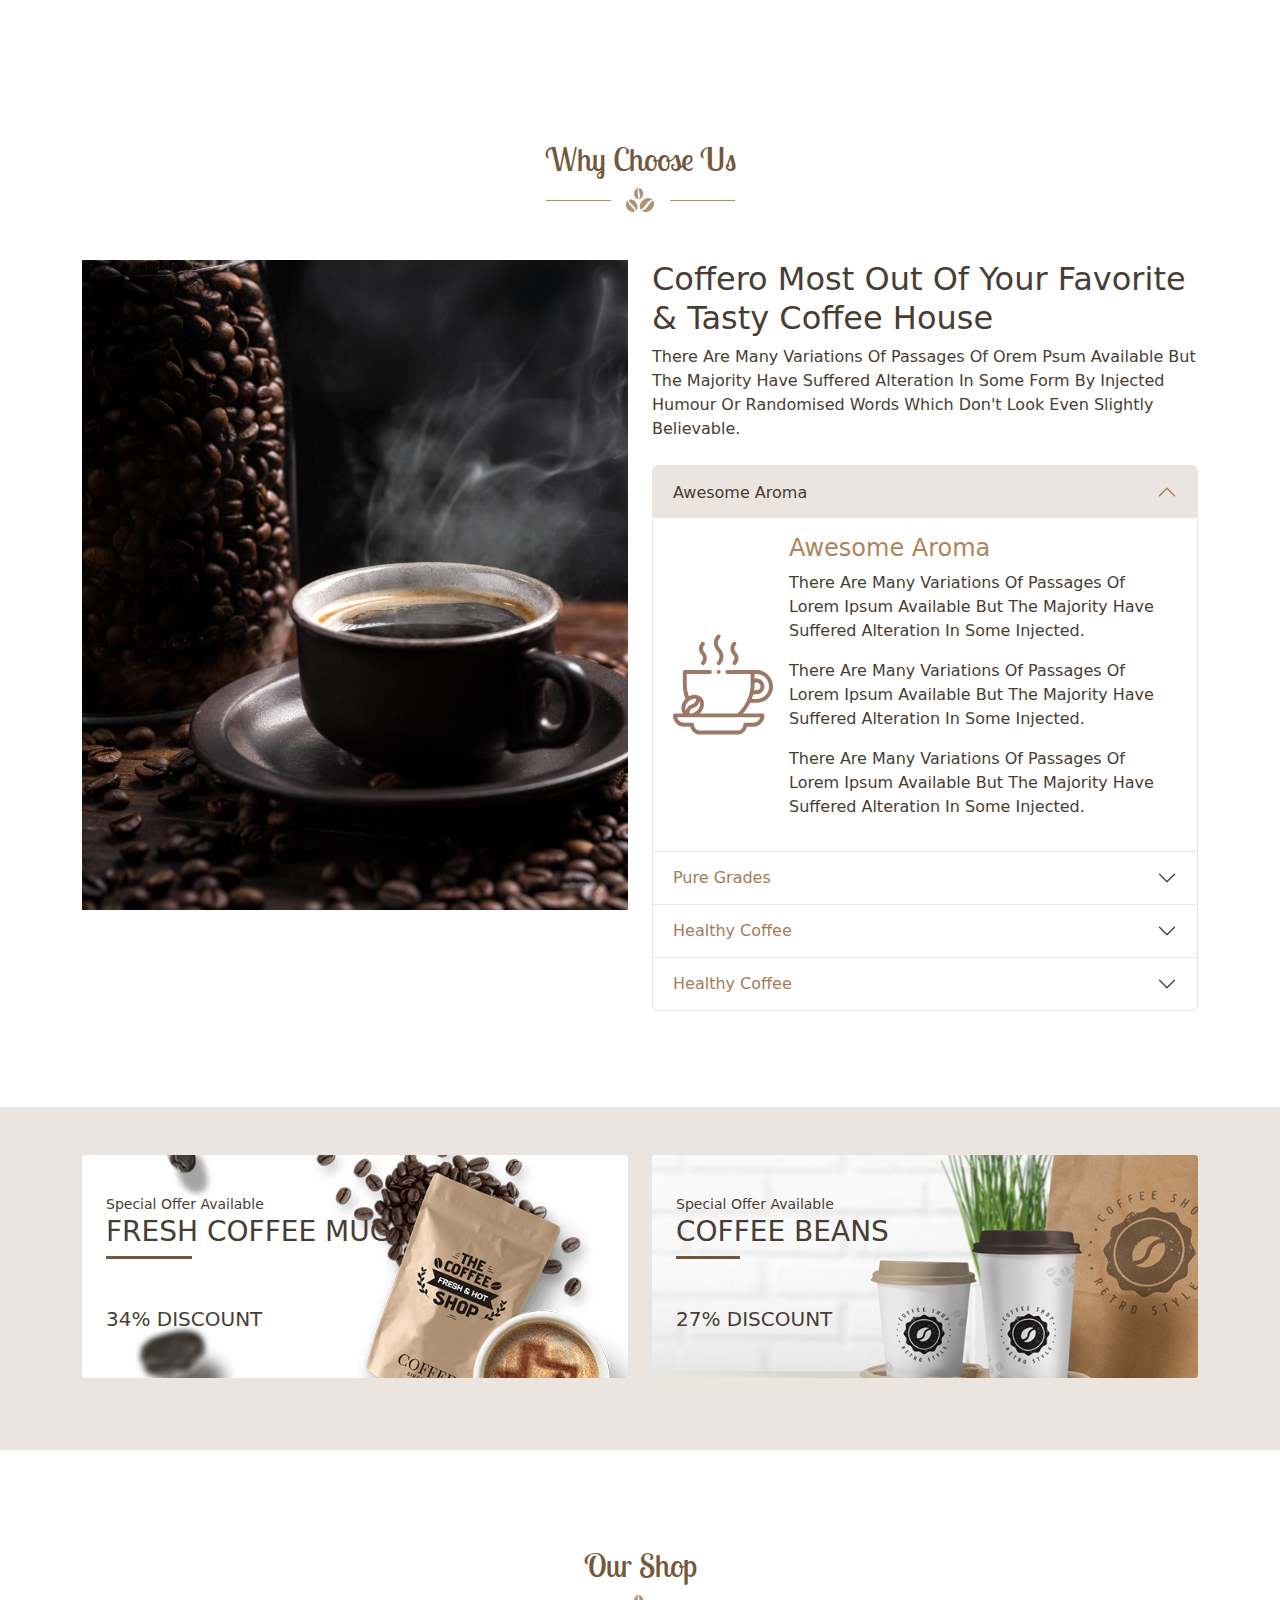
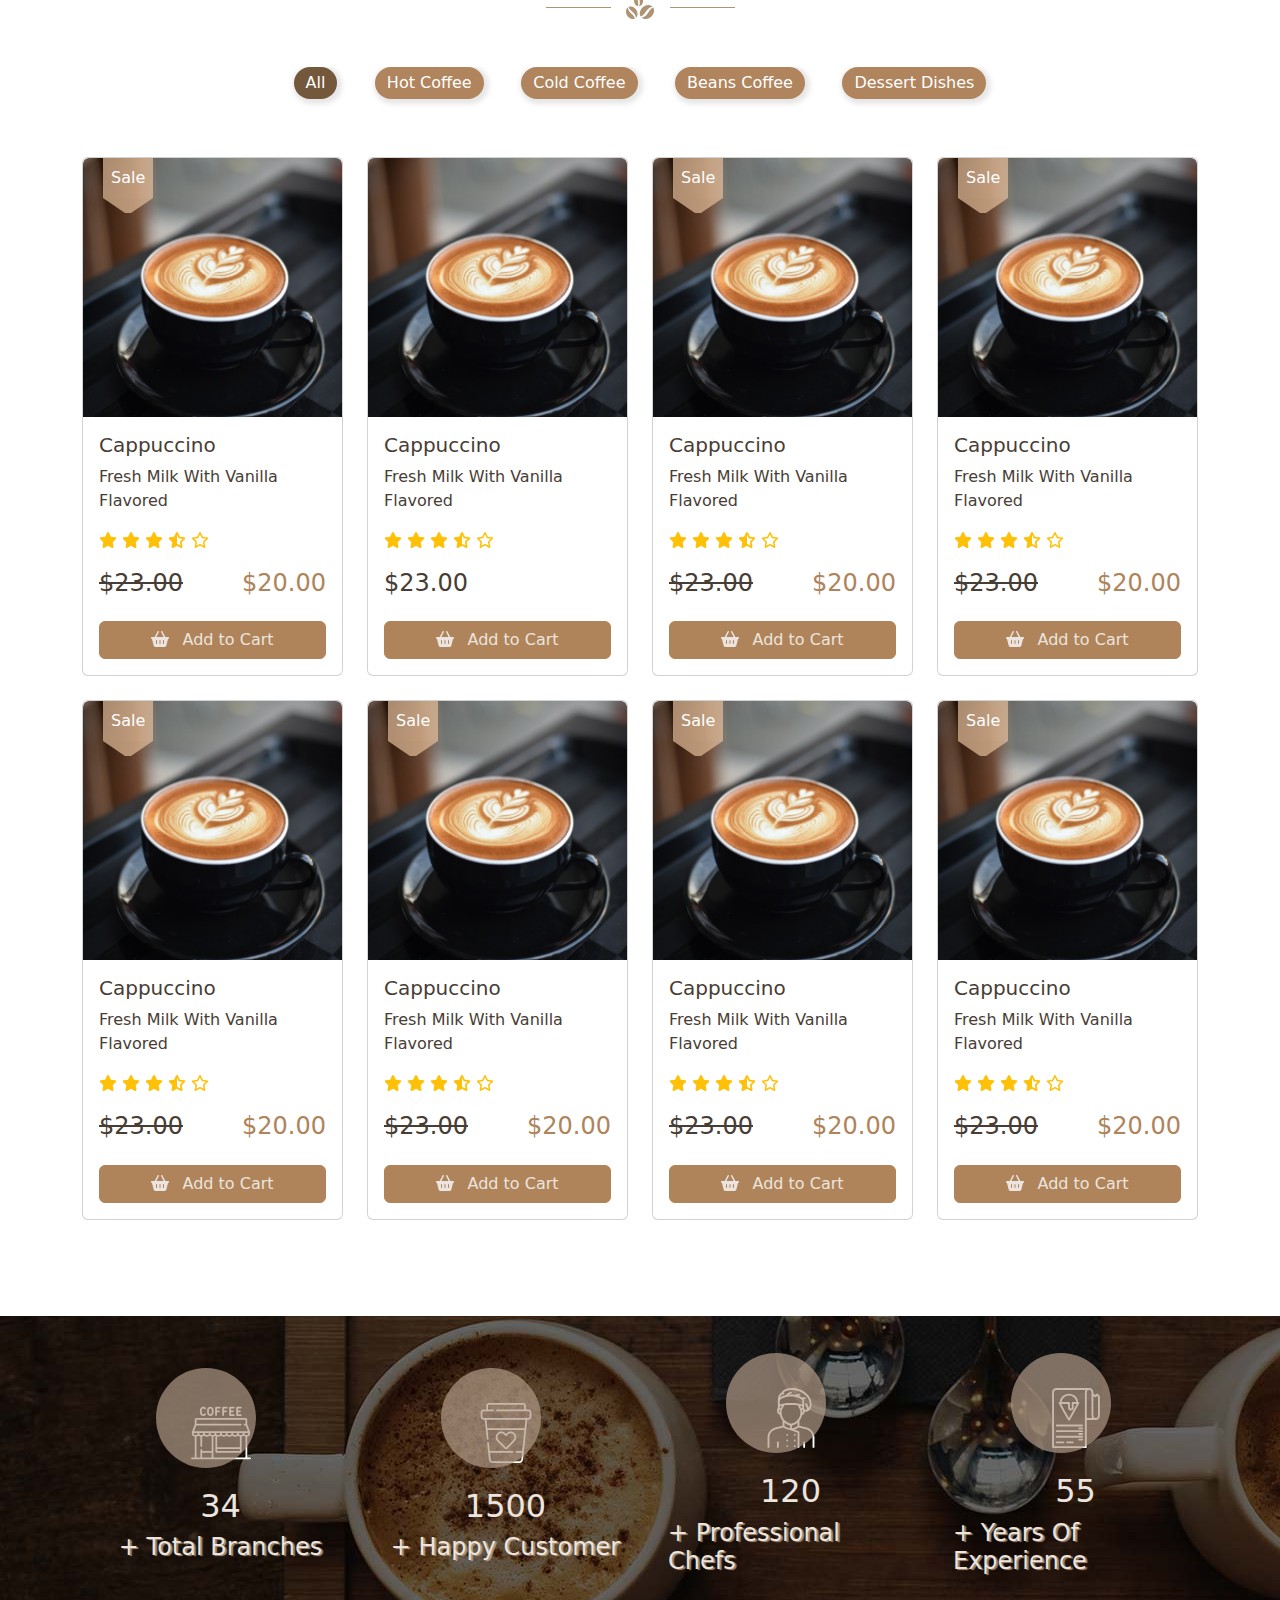
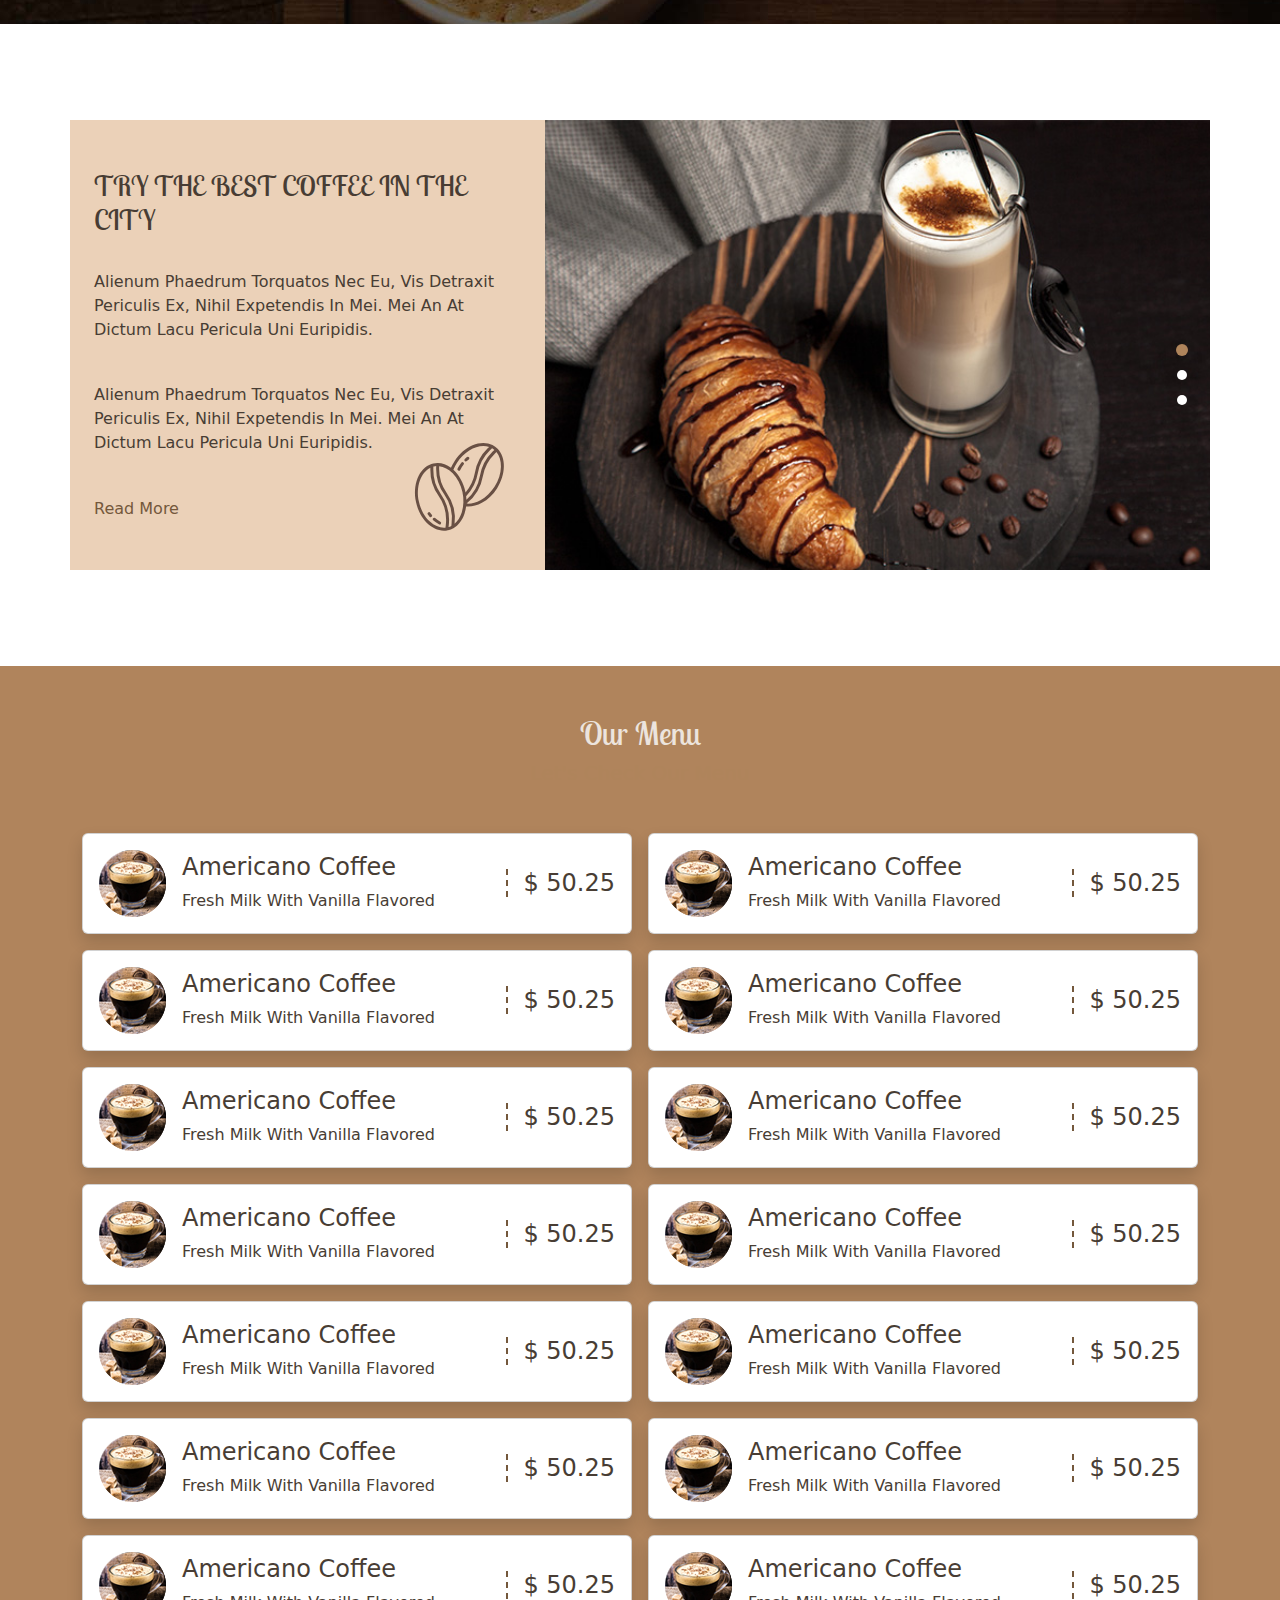
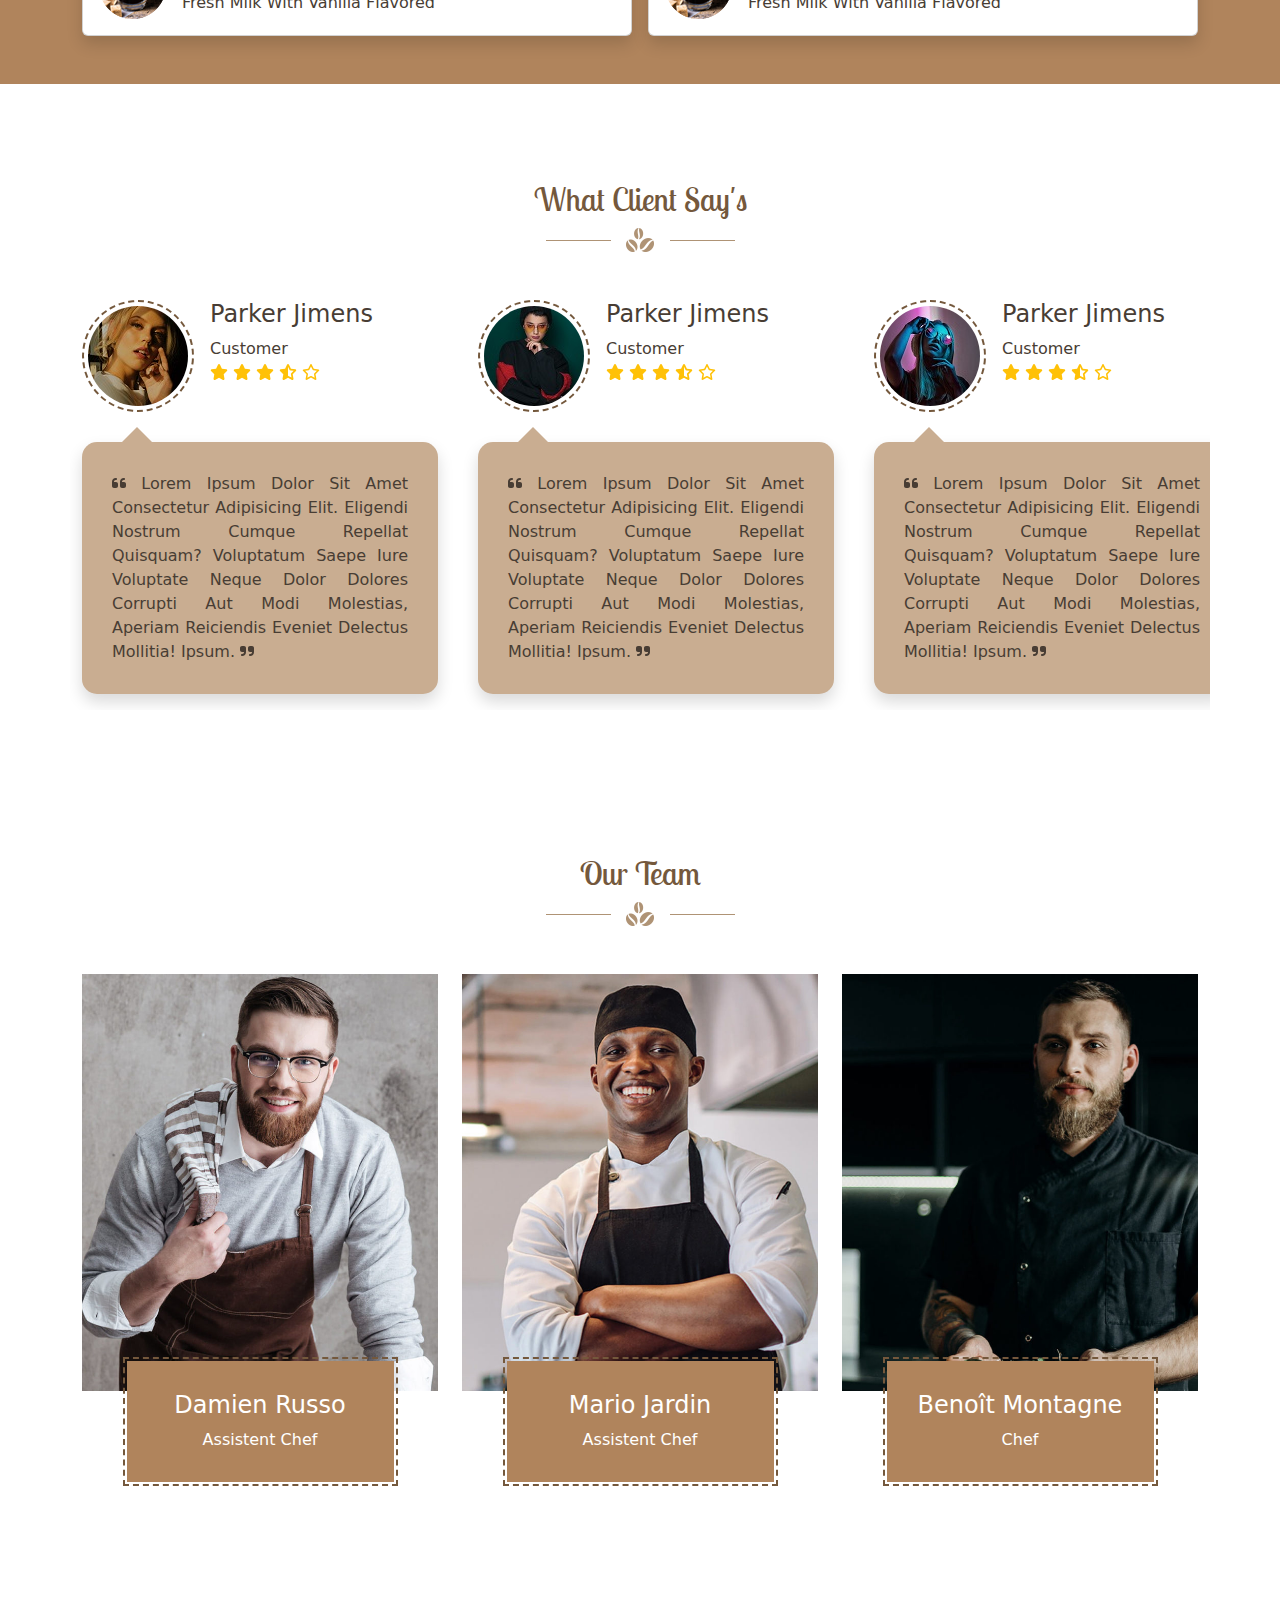
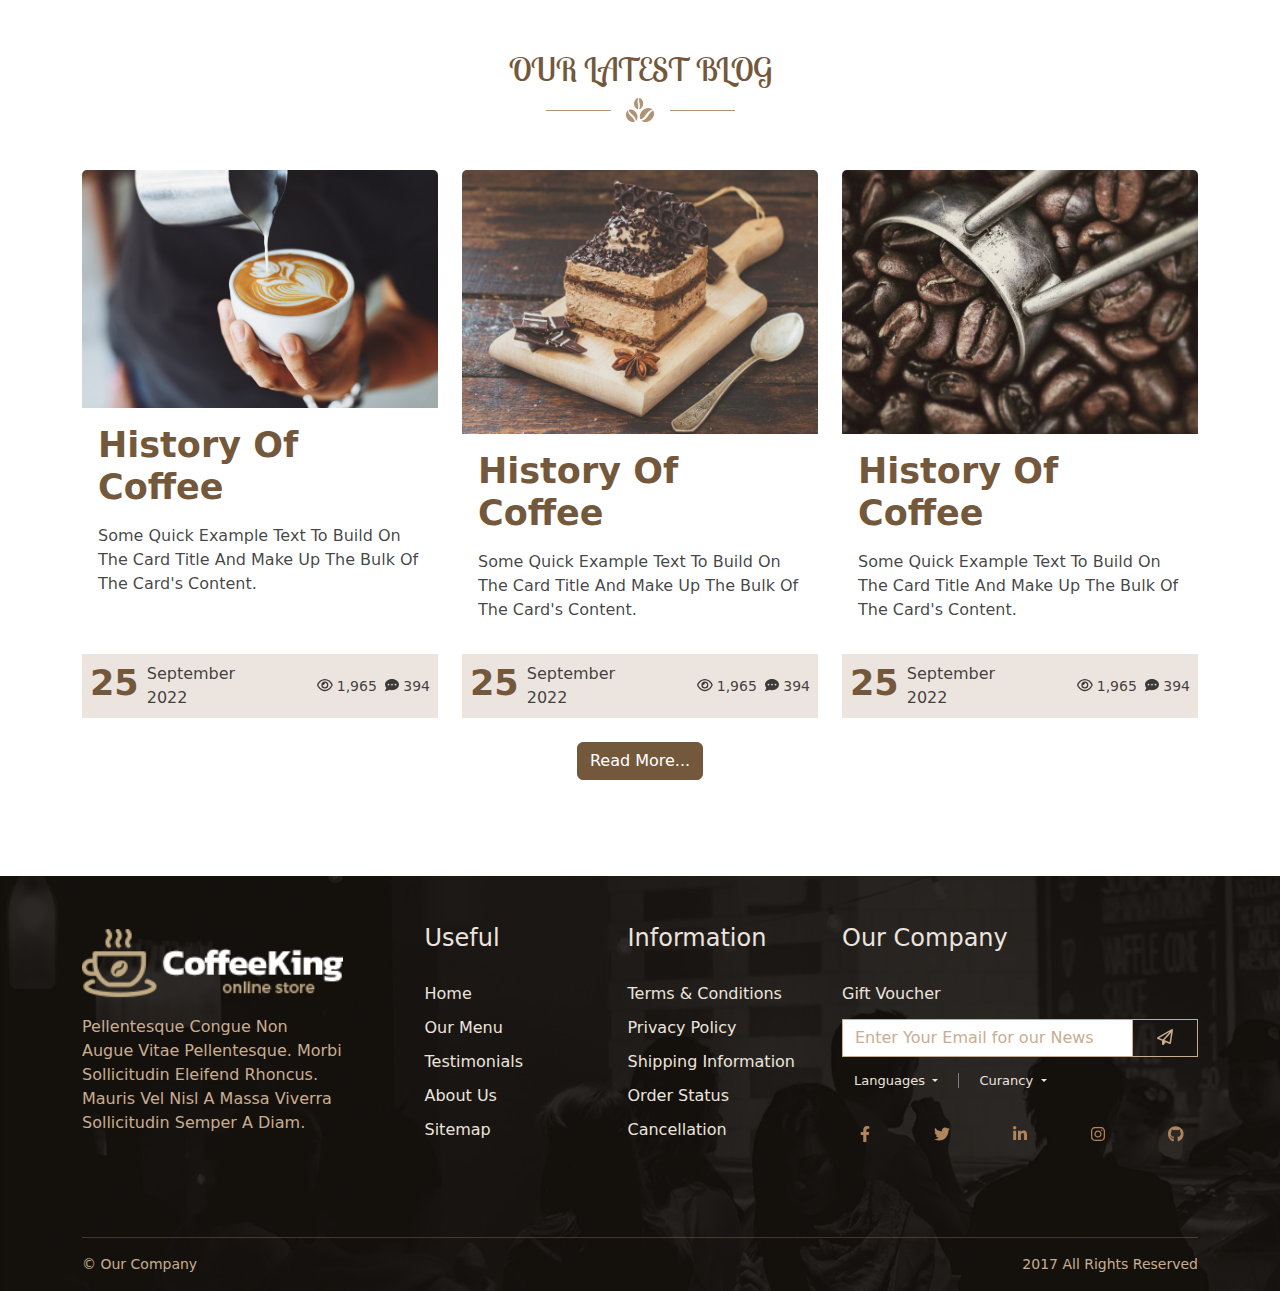
==== commit 57fc959a: "commit" ====
--- a/index.html
+++ b/index.html
@@ -10,7 +10,7 @@
    <link rel="stylesheet" href="css/style.css">                <!--  my style link -->
 
    <link rel="icon" href="/images/01.png" type="image/x-icon">
-   <title>CoffeKing</title>
+   <title>CoffeeKing</title>
 </head>
 <body>
 
@@ -84,7 +84,7 @@
       <div class="position-relative">
          <nav class="navbar navbar-expand-lg navbar-dark text-light position-absolute w-100 ">
             <div class="container ">
-               <a class="navbar-brand" href="#"> <img src="images/logo_white-7.png" alt="" height="50px"></a>
+               <a class="navbar-brand" href="#" title="CoffeeKing"> <img src="images/logo_white-7.png" alt="" height="50px"></a>
 
                <div class="collapse navbar-collapse order-4 order-lg-2 text-light" id="navbarScroll">
                   <ul class="navbar-nav mx-auto my-2 my-lg-0 text-center gap-3 fs-5">
@@ -99,15 +99,16 @@
                            Shop
                         </a>
                         <ul class="dropdown-menu" aria-labelledby="navbarScrollingDropdown">
+                           <li><a class="dropdown-item" href="#our-shop">Show All</a></li>
                            <li><a class="dropdown-item" href="#">Hot Coffee</a></li>
-                           <li><a class="dropdown-item" href="#">Hot Coffee</a></li>
+                           <li><a class="dropdown-item" href="#">Cold Coffee</a></li>
                            <li><a class="dropdown-item" href="#">Beans Coffee</a></li>
                            <li><hr class="dropdown-divider"></li>
                            <li><a class="dropdown-item" href="#">Dessert Dishes</a></li>
                         </ul>
                      </li>
-                     <li class="nav-item"> <a class="nav-link" href="#">Events</a> </li>
                      <li class="nav-item"> <a class="nav-link" href="#our-blog">Blogs</a> </li>
+                     <li class="nav-item"> <a class="nav-link" href="#reviews">Testimonials</a> </li>
                      <li class="nav-item"> <a class="nav-link" href="#choose-us">About</a> </li>
                   </ul>
                   <div>
@@ -124,7 +125,7 @@
                   </div >
                   <div class="favorite-cart position-relative mt-4 mt-lg-0 me-lg-3 d-block text-center px-3" type="button" data-bs-toggle="offcanvas" data-bs-target="#offcanvasFavorite" aria-controls="offcanvasFavorite">
                      <i class="fa-regular fa-heart fa-lg"></i>
-                     <span class="cart-badge position-absolute top-0 translate-middle badge rounded-pill bg-info ms-2">0</span>
+                     <span class="cart-badge position-absolute top-0 translate-middle badge rounded-pill bg-info ms-2">1</span>
                   </div>
                </div>
 
@@ -135,7 +136,7 @@
 
                   <div class="shoppin-cart position-relative me-3" type="button" data-bs-toggle="offcanvas" data-bs-target="#offcanvasCart" aria-controls="offcanvasCart">
                      <i class="fa fa-shopping-basket fa-lg"></i>
-                     <span class="cart-badge position-absolute top-0 start-100 translate-middle badge rounded-pill bg-info ms-1">0</span>
+                     <span class="cart-badge position-absolute top-0 start-100 translate-middle badge rounded-pill bg-info ms-1">2</span>
                   </div>
 
                </div>
@@ -242,7 +243,7 @@
             </div>
 
             <div>
-               <img src="images/hotCoffee01.jpg" alt="Americano Coffee" width="90">
+               <img src="images/products/cappuccino.jpg" alt="Americano Coffee" width="90">
             </div>
             <div class="flex-grow-1">
                <h5>Americano Coffee</h5>
@@ -277,7 +278,7 @@
             </div>
 
             <div>
-               <img src="images/hotCoffee01.jpg" alt="Americano Coffee" width="90">
+               <img src="images/products/cappuccino.jpg" alt="Americano Coffee" width="90">
             </div>
             <div class="flex-grow-1">
                <h5>Americano Coffee</h5>
@@ -338,7 +339,7 @@
             </div>
 
             <div>
-               <img src="images/hotCoffee01.jpg" alt="Americano Coffee" width="90">
+               <img src="images/products/cappuccino.jpg" alt="Americano Coffee" width="90">
             </div>
             <div class="flex-grow-1">
                <h5>Americano Coffee</h5>
@@ -600,7 +601,7 @@
             <div class="col">
                <div class="card h-100" product-type="Hot Coffee">
                   <a href="#" class="overflow-hidden position-relative rounded-top">
-                     <img src="images/hotCoffee01.jpg" class="card-img-top w-100" alt="hotCoffee">
+                     <img src="images/products/cappuccino.jpg" class="card-img-top w-100" alt="hotCoffee">
                      <span class="sale-badge shadow-lg">
                         Sale
                      </span>
@@ -617,7 +618,7 @@
                      </div>
                   </div>
                   <div class="card-body">
-                     <h5 class="card-title">Special Raw Coffee</h5>
+                     <h5 class="card-title">Cappuccino</h5>
                      <p class="card-text">Fresh milk with vanilla flavored</p>
                      <p class="text-warning">
                         <i class="fa-solid fa fa-star"></i>
@@ -627,19 +628,63 @@
                         <i class="fa-regular fa-star"></i>
                      </p>
                      <h4 class="d-flex justify-content-between">
-                        <span class="text-decoration-line-through">$120.00</span>
-                        <span class="text-info"> $100.00 </span>
+                        <span class="text-decoration-line-through">$23.00</span>
+                        <span class="text-info"> $20.00 </span>
                      </h4>
-
-                  </div>
-
+                  </div>
+
+                  <button class="btn btn-info text-light m-3 mt-0">
+                     <i class="fa fa-shopping-basket me-2"></i>
+                     Add to Cart
+                  </button>
                </div>
             </div>
 
             <div class="col">
                <div class="card h-100" product-type="Hot Coffee">
                   <a href="#" class="overflow-hidden position-relative rounded-top">
-                     <img src="images/hotCoffee01.jpg" class="card-img-top w-100" alt="hotCoffee">
+                     <img src="images/products/cappuccino.jpg" class="card-img-top w-100" alt="hotCoffee">
+                     <!-- <span class="sale-badge shadow-lg">
+                        Sale
+                     </span> -->
+                  </a>
+                  <div class="position-relative">
+                     <div class="card-icons d-flex gap-3 justify-content-center w-100 position-absolute mx-auto">
+                        <p class="shadow" data-bs-toggle="tooltip" title="Add to Shopping Cart">
+                           <i class="fa fa-shopping-basket" ></i>
+                        </p>
+                        <p class="shadow" data-bs-toggle="tooltip" title="Add to Wash List">
+                           <i class="fa fa-heart" ></i> </p>
+                        <p class="shadow" data-bs-toggle="tooltip" title="Show Details">
+                           <i class="fa fa-eye" ></i> </p>
+                     </div>
+                  </div>
+                  <div class="card-body">
+                     <h5 class="card-title">Cappuccino</h5>
+                     <p class="card-text">Fresh milk with vanilla flavored</p>
+                     <p class="text-warning">
+                        <i class="fa-solid fa fa-star"></i>
+                        <i class="fa-solid fa fa-star"></i>
+                        <i class="fa-solid fa fa-star"></i>
+                        <i class="fa-solid fa-star-half-stroke"></i>
+                        <i class="fa-regular fa-star"></i>
+                     </p>
+                     <h4 class="d-flex justify-content-between">
+                        <span class="">$23.00</span>
+                     </h4>
+                  </div>
+
+                  <button class="btn btn-info text-light m-3 mt-0">
+                     <i class="fa fa-shopping-basket me-2"></i>
+                     Add to Cart
+                  </button>
+               </div>
+            </div>
+
+            <div class="col">
+               <div class="card h-100" product-type="Hot Coffee">
+                  <a href="#" class="overflow-hidden position-relative rounded-top">
+                     <img src="images/products/cappuccino.jpg" class="card-img-top w-100" alt="hotCoffee">
                      <span class="sale-badge shadow-lg">
                         Sale
                      </span>
@@ -656,7 +701,7 @@
                      </div>
                   </div>
                   <div class="card-body">
-                     <h5 class="card-title">Special Raw Coffee</h5>
+                     <h5 class="card-title">Cappuccino</h5>
                      <p class="card-text">Fresh milk with vanilla flavored</p>
                      <p class="text-warning">
                         <i class="fa-solid fa fa-star"></i>
@@ -666,19 +711,22 @@
                         <i class="fa-regular fa-star"></i>
                      </p>
                      <h4 class="d-flex justify-content-between">
-                        <span class="old-price text-decoration-line-through">$120.00</span>
-                        <span class="new-price text-danger"> $100.00 </span>
+                        <span class="text-decoration-line-through">$23.00</span>
+                        <span class="text-info"> $20.00 </span>
                      </h4>
-
-                  </div>
-
+                  </div>
+
+                  <button class="btn btn-info text-light m-3 mt-0">
+                     <i class="fa fa-shopping-basket me-2"></i>
+                     Add to Cart
+                  </button>
                </div>
             </div>
 
             <div class="col">
                <div class="card h-100" product-type="Hot Coffee">
                   <a href="#" class="overflow-hidden position-relative rounded-top">
-                     <img src="images/hotCoffee01.jpg" class="card-img-top w-100" alt="hotCoffee">
+                     <img src="images/products/cappuccino.jpg" class="card-img-top w-100" alt="hotCoffee">
                      <span class="sale-badge shadow-lg">
                         Sale
                      </span>
@@ -695,7 +743,7 @@
                      </div>
                   </div>
                   <div class="card-body">
-                     <h5 class="card-title">Special Raw Coffee</h5>
+                     <h5 class="card-title">Cappuccino</h5>
                      <p class="card-text">Fresh milk with vanilla flavored</p>
                      <p class="text-warning">
                         <i class="fa-solid fa fa-star"></i>
@@ -704,17 +752,23 @@
                         <i class="fa-solid fa-star-half-stroke"></i>
                         <i class="fa-regular fa-star"></i>
                      </p>
-                     <h4 class="d-flex justify-content-between"> <span class="text-decoration-line-through">$120.00</span>  <span class="text-danger"> $100.00 </span></h4>
-
-                  </div>
-
-               </div>
-            </div>
-
-            <div class="col">
-               <div class="card h-100" product-type="Cold Coffee">
+                     <h4 class="d-flex justify-content-between">
+                        <span class="text-decoration-line-through">$23.00</span>
+                        <span class="text-info"> $20.00 </span>
+                     </h4>
+                  </div>
+
+                  <button class="btn btn-info text-light m-3 mt-0">
+                     <i class="fa fa-shopping-basket me-2"></i>
+                     Add to Cart
+                  </button>
+               </div>
+            </div>
+
+            <div class="col">
+               <div class="card h-100" product-type="Hot Coffee">
                   <a href="#" class="overflow-hidden position-relative rounded-top">
-                     <img src="images/hotCoffee01.jpg" class="card-img-top w-100" alt="hotCoffee">
+                     <img src="images/products/cappuccino.jpg" class="card-img-top w-100" alt="hotCoffee">
                      <span class="sale-badge shadow-lg">
                         Sale
                      </span>
@@ -731,7 +785,7 @@
                      </div>
                   </div>
                   <div class="card-body">
-                     <h5 class="card-title">Special Raw Coffee</h5>
+                     <h5 class="card-title">Cappuccino</h5>
                      <p class="card-text">Fresh milk with vanilla flavored</p>
                      <p class="text-warning">
                         <i class="fa-solid fa fa-star"></i>
@@ -740,17 +794,23 @@
                         <i class="fa-solid fa-star-half-stroke"></i>
                         <i class="fa-regular fa-star"></i>
                      </p>
-                     <h4 class="d-flex justify-content-between"> <span class="text-decoration-line-through">$120.00</span>  <span class="text-danger"> $100.00 </span></h4>
-
-                  </div>
-
-               </div>
-            </div>
-
-            <div class="col">
-               <div class="card h-100" product-type="Cold Coffee">
+                     <h4 class="d-flex justify-content-between">
+                        <span class="text-decoration-line-through">$23.00</span>
+                        <span class="text-info"> $20.00 </span>
+                     </h4>
+                  </div>
+
+                  <button class="btn btn-info text-light m-3 mt-0">
+                     <i class="fa fa-shopping-basket me-2"></i>
+                     Add to Cart
+                  </button>
+               </div>
+            </div>
+
+            <div class="col">
+               <div class="card h-100" product-type="Hot Coffee">
                   <a href="#" class="overflow-hidden position-relative rounded-top">
-                     <img src="images/hotCoffee01.jpg" class="card-img-top w-100" alt="hotCoffee">
+                     <img src="images/products/cappuccino.jpg" class="card-img-top w-100" alt="hotCoffee">
                      <span class="sale-badge shadow-lg">
                         Sale
                      </span>
@@ -767,7 +827,7 @@
                      </div>
                   </div>
                   <div class="card-body">
-                     <h5 class="card-title">Special Raw Coffee</h5>
+                     <h5 class="card-title">Cappuccino</h5>
                      <p class="card-text">Fresh milk with vanilla flavored</p>
                      <p class="text-warning">
                         <i class="fa-solid fa fa-star"></i>
@@ -776,17 +836,23 @@
                         <i class="fa-solid fa-star-half-stroke"></i>
                         <i class="fa-regular fa-star"></i>
                      </p>
-                     <h4 class="d-flex justify-content-between"> <span class="text-decoration-line-through">$120.00</span>  <span class="text-danger"> $100.00 </span></h4>
-
-                  </div>
-
-               </div>
-            </div>
-
-            <div class="col">
-               <div class="card h-100" product-type="Beans Coffee">
+                     <h4 class="d-flex justify-content-between">
+                        <span class="text-decoration-line-through">$23.00</span>
+                        <span class="text-info"> $20.00 </span>
+                     </h4>
+                  </div>
+
+                  <button class="btn btn-info text-light m-3 mt-0">
+                     <i class="fa fa-shopping-basket me-2"></i>
+                     Add to Cart
+                  </button>
+               </div>
+            </div>
+
+            <div class="col">
+               <div class="card h-100" product-type="Hot Coffee">
                   <a href="#" class="overflow-hidden position-relative rounded-top">
-                     <img src="images/hotCoffee01.jpg" class="card-img-top w-100" alt="hotCoffee">
+                     <img src="images/products/cappuccino.jpg" class="card-img-top w-100" alt="hotCoffee">
                      <span class="sale-badge shadow-lg">
                         Sale
                      </span>
@@ -803,7 +869,7 @@
                      </div>
                   </div>
                   <div class="card-body">
-                     <h5 class="card-title">Special Raw Coffee</h5>
+                     <h5 class="card-title">Cappuccino</h5>
                      <p class="card-text">Fresh milk with vanilla flavored</p>
                      <p class="text-warning">
                         <i class="fa-solid fa fa-star"></i>
@@ -812,16 +878,23 @@
                         <i class="fa-solid fa-star-half-stroke"></i>
                         <i class="fa-regular fa-star"></i>
                      </p>
-                     <h4 class="d-flex justify-content-between"> <span class="text-decoration-line-through">$120.00</span>  <span class="text-danger"> $100.00 </span></h4>
-
-                  </div>
-               </div>
-            </div>
-
-            <div class="col">
-               <div class="card h-100" product-type="Dessert Dishes">
+                     <h4 class="d-flex justify-content-between">
+                        <span class="text-decoration-line-through">$23.00</span>
+                        <span class="text-info"> $20.00 </span>
+                     </h4>
+                  </div>
+
+                  <button class="btn btn-info text-light m-3 mt-0">
+                     <i class="fa fa-shopping-basket me-2"></i>
+                     Add to Cart
+                  </button>
+               </div>
+            </div>
+
+            <div class="col">
+               <div class="card h-100" product-type="Hot Coffee">
                   <a href="#" class="overflow-hidden position-relative rounded-top">
-                     <img src="images/hotCoffee01.jpg" class="card-img-top w-100" alt="hotCoffee">
+                     <img src="images/products/cappuccino.jpg" class="card-img-top w-100" alt="hotCoffee">
                      <span class="sale-badge shadow-lg">
                         Sale
                      </span>
@@ -838,7 +911,7 @@
                      </div>
                   </div>
                   <div class="card-body">
-                     <h5 class="card-title">Special Raw Coffee</h5>
+                     <h5 class="card-title">Cappuccino</h5>
                      <p class="card-text">Fresh milk with vanilla flavored</p>
                      <p class="text-warning">
                         <i class="fa-solid fa fa-star"></i>
@@ -847,44 +920,16 @@
                         <i class="fa-solid fa-star-half-stroke"></i>
                         <i class="fa-regular fa-star"></i>
                      </p>
-                     <h4 class="d-flex justify-content-between"> <span class="text-decoration-line-through">$120.00</span>  <span class="text-danger"> $100.00 </span></h4>
-
-                  </div>
-               </div>
-            </div>
-
-            <div class="col">
-               <div class="card h-100" product-type="Dessert Dishes">
-                  <a href="#" class="overflow-hidden position-relative rounded-top">
-                     <img src="images/hotCoffee01.jpg" class="card-img-top w-100" alt="hotCoffee">
-                     <span class="sale-badge shadow-lg">
-                        Sale
-                     </span>
-                  </a>
-                  <div class="position-relative">
-                     <div class="card-icons d-flex gap-3 justify-content-center w-100 position-absolute mx-auto">
-                        <p class="shadow" data-bs-toggle="tooltip" title="Add to Shopping Cart">
-                           <i class="fa fa-shopping-basket" ></i>
-                        </p>
-                        <p class="shadow" data-bs-toggle="tooltip" title="Add to Wash List">
-                           <i class="fa fa-heart" ></i> </p>
-                        <p class="shadow" data-bs-toggle="tooltip" title="Show Details">
-                           <i class="fa fa-eye" ></i> </p>
-                     </div>
-                  </div>
-                  <div class="card-body">
-                     <h5 class="card-title">Special Raw Coffee</h5>
-                     <p class="card-text">Fresh milk with vanilla flavored</p>
-                     <p class="text-warning">
-                        <i class="fa-solid fa fa-star"></i>
-                        <i class="fa-solid fa fa-star"></i>
-                        <i class="fa-solid fa fa-star"></i>
-                        <i class="fa-solid fa-star-half-stroke"></i>
-                        <i class="fa-regular fa-star"></i>
-                     </p>
-                     <h4 class="d-flex justify-content-between"> <span class="text-decoration-line-through">$120.00</span>  <span class="text-danger"> $100.00 </span></h4>
-
-                  </div>
+                     <h4 class="d-flex justify-content-between">
+                        <span class="text-decoration-line-through">$23.00</span>
+                        <span class="text-info"> $20.00 </span>
+                     </h4>
+                  </div>
+
+                  <button class="btn btn-info text-light m-3 mt-0">
+                     <i class="fa fa-shopping-basket me-2"></i>
+                     Add to Cart
+                  </button>
                </div>
             </div>
 
@@ -1038,12 +1083,156 @@
                   </div>
                </div>
             </div>
+            <div class="col">
+               <div class="menu-item card flex-row gap-3 p-3 align-items-center shadow">
+                  <div>
+                     <img src="images/h2-custom-icon-1.png" alt="Americano Coffee">
+                  </div>
+                  <div class="menu-info  flex-grow-1">
+                     <h4>Americano Coffee</h4>
+                     <p class="m-0">Fresh milk with vanilla flavored</p>
+                  </div>
+                  <div class="menu-price">
+                     <h4 class="m-0">$ <span>50.25</span></h4>
+                  </div>
+               </div>
+            </div>
+            <div class="col">
+               <div class="menu-item card flex-row gap-3 p-3 align-items-center shadow">
+                  <div>
+                     <img src="images/h2-custom-icon-1.png" alt="Americano Coffee">
+                  </div>
+                  <div class="menu-info  flex-grow-1">
+                     <h4>Americano Coffee</h4>
+                     <p class="m-0">Fresh milk with vanilla flavored</p>
+                  </div>
+                  <div class="menu-price">
+                     <h4 class="m-0">$ <span>50.25</span></h4>
+                  </div>
+               </div>
+            </div>
+            <div class="col">
+               <div class="menu-item card flex-row gap-3 p-3 align-items-center shadow">
+                  <div>
+                     <img src="images/h2-custom-icon-1.png" alt="Americano Coffee">
+                  </div>
+                  <div class="menu-info  flex-grow-1">
+                     <h4>Americano Coffee</h4>
+                     <p class="m-0">Fresh milk with vanilla flavored</p>
+                  </div>
+                  <div class="menu-price">
+                     <h4 class="m-0">$ <span>50.25</span></h4>
+                  </div>
+               </div>
+            </div>
+            <div class="col">
+               <div class="menu-item card flex-row gap-3 p-3 align-items-center shadow">
+                  <div>
+                     <img src="images/h2-custom-icon-1.png" alt="Americano Coffee">
+                  </div>
+                  <div class="menu-info  flex-grow-1">
+                     <h4>Americano Coffee</h4>
+                     <p class="m-0">Fresh milk with vanilla flavored</p>
+                  </div>
+                  <div class="menu-price">
+                     <h4 class="m-0">$ <span>50.25</span></h4>
+                  </div>
+               </div>
+            </div>
+            <div class="col">
+               <div class="menu-item card flex-row gap-3 p-3 align-items-center shadow">
+                  <div>
+                     <img src="images/h2-custom-icon-1.png" alt="Americano Coffee">
+                  </div>
+                  <div class="menu-info  flex-grow-1">
+                     <h4>Americano Coffee</h4>
+                     <p class="m-0">Fresh milk with vanilla flavored</p>
+                  </div>
+                  <div class="menu-price">
+                     <h4 class="m-0">$ <span>50.25</span></h4>
+                  </div>
+               </div>
+            </div>
+            <div class="col">
+               <div class="menu-item card flex-row gap-3 p-3 align-items-center shadow">
+                  <div>
+                     <img src="images/h2-custom-icon-1.png" alt="Americano Coffee">
+                  </div>
+                  <div class="menu-info  flex-grow-1">
+                     <h4>Americano Coffee</h4>
+                     <p class="m-0">Fresh milk with vanilla flavored</p>
+                  </div>
+                  <div class="menu-price">
+                     <h4 class="m-0">$ <span>50.25</span></h4>
+                  </div>
+               </div>
+            </div>
+
+            <div class="col">
+               <div class="menu-item card flex-row gap-3 p-3 align-items-center shadow">
+                  <div>
+                     <img src="images/h2-custom-icon-1.png" alt="Americano Coffee">
+                  </div>
+                  <div class="menu-info  flex-grow-1">
+                     <h4>Americano Coffee</h4>
+                     <p class="m-0">Fresh milk with vanilla flavored</p>
+                  </div>
+                  <div class="menu-price">
+                     <h4 class="m-0">$ <span>50.25</span></h4>
+                  </div>
+               </div>
+            </div>
+
+            <div class="col">
+               <div class="menu-item card flex-row gap-3 p-3 align-items-center shadow">
+                  <div>
+                     <img src="images/h2-custom-icon-1.png" alt="Americano Coffee">
+                  </div>
+                  <div class="menu-info  flex-grow-1">
+                     <h4>Americano Coffee</h4>
+                     <p class="m-0">Fresh milk with vanilla flavored</p>
+                  </div>
+                  <div class="menu-price">
+                     <h4 class="m-0">$ <span>50.25</span></h4>
+                  </div>
+               </div>
+            </div>
+
+            <div class="col">
+               <div class="menu-item card flex-row gap-3 p-3 align-items-center shadow">
+                  <div>
+                     <img src="images/h2-custom-icon-1.png" alt="Americano Coffee">
+                  </div>
+                  <div class="menu-info  flex-grow-1">
+                     <h4>Americano Coffee</h4>
+                     <p class="m-0">Fresh milk with vanilla flavored</p>
+                  </div>
+                  <div class="menu-price">
+                     <h4 class="m-0">$ <span>50.25</span></h4>
+                  </div>
+               </div>
+            </div>
+
+            <div class="col">
+               <div class="menu-item card flex-row gap-3 p-3 align-items-center shadow">
+                  <div>
+                     <img src="images/h2-custom-icon-1.png" alt="Americano Coffee">
+                  </div>
+                  <div class="menu-info  flex-grow-1">
+                     <h4>Americano Coffee</h4>
+                     <p class="m-0">Fresh milk with vanilla flavored</p>
+                  </div>
+                  <div class="menu-price">
+                     <h4 class="m-0">$ <span>50.25</span></h4>
+                  </div>
+               </div>
+            </div>
          </div>
       </div>
    </section>
 
    <!-- section What Client Say's -->
-   <section class="reviews">
+   <section class="reviews" id="reviews">
       <div class="container my-5 py-5">
          <div class="section-title text-center text-primary mb-5">
             <h2>What Client Say's</h2>
@@ -1055,7 +1244,7 @@
                <article class="review-item mb-3">
                   <div class="customer d-flex gap-3">
                      <div class="customer-img rounded-circle overflow-hidden">
-                        <img class=" rounded-circle" src="images/customer 01.jpg" alt="Parker Jimens" width="100%">
+                        <img class=" rounded-circle" src="images/customer 02.jpg" alt="Parker Jimens" width="100%">
                      </div>
                      <div>
                         <h4>Parker Jimens</h4>
@@ -1084,7 +1273,7 @@
                <article class="review-item">
                   <div class="customer d-flex gap-3">
                      <div class="customer-img rounded-circle overflow-hidden">
-                        <img class=" rounded-circle" src="images/customer 01.jpg" alt="Parker Jimens" width="100%">
+                        <img class=" rounded-circle" src="images/customer 03.jpg" alt="Parker Jimens" width="100%">
                      </div>
                      <div>
                         <h4>Parker Jimens</h4>
@@ -1318,9 +1507,9 @@
                         <h4 class="mb-4">Useful</h4>
                         <ul>
                            <li><a href="#">Home</a></li>
-                           <li><a href="#">Our Menu</a></li>
-                           <li><a href="#">New Events</a></li>
-                           <li><a href="#">About Us</a></li>
+                           <li><a href="#our-menu">Our Menu</a></li>
+                           <li><a href="#reviews">Testimonials</a></li>
+                           <li><a href="#choose-us">About Us</a></li>
                            <li><a href="#">Sitemap</a></li>
                         </ul>
                      </div>
@@ -1357,7 +1546,7 @@
                      <li>
                         <div class="lngs-cry d-flex gap-2">
                            <div class="btn-group">
-                              <button class="btn dropdown-toggle text-light rounded-0 fs-8" type="button" id="defaultDropdown" data-bs-toggle="dropdown" data-bs-auto-close="true" aria-expanded="false">
+                              <button class="btn dropdown-toggle text-light rounded-0 fs-8" type="button" id="languagesDropdown" data-bs-toggle="dropdown" data-bs-auto-close="true" aria-expanded="false">
                                  Languages
                               </button>
                               <ul class="dropdown-menu dropdown-menu-dark rounded-0 fs-8" aria-labelledby="Languages">
@@ -1378,7 +1567,7 @@
                            <span class="divider"></span>
 
                            <div class="btn-group">
-                              <button class="btn dropdown-toggle text-light rounded-0 fs-8" type="button" id="defaultDropdown" data-bs-toggle="dropdown" data-bs-auto-close="true" aria-expanded="false">
+                              <button class="btn dropdown-toggle text-light rounded-0 fs-8" type="button" id="curancyDropdown" data-bs-toggle="dropdown" data-bs-auto-close="true" aria-expanded="false">
                                  Curancy
                               </button>
                               <ul class="dropdown-menu dropdown-menu-dark rounded-0 fs-8" aria-labelledby="Languages">
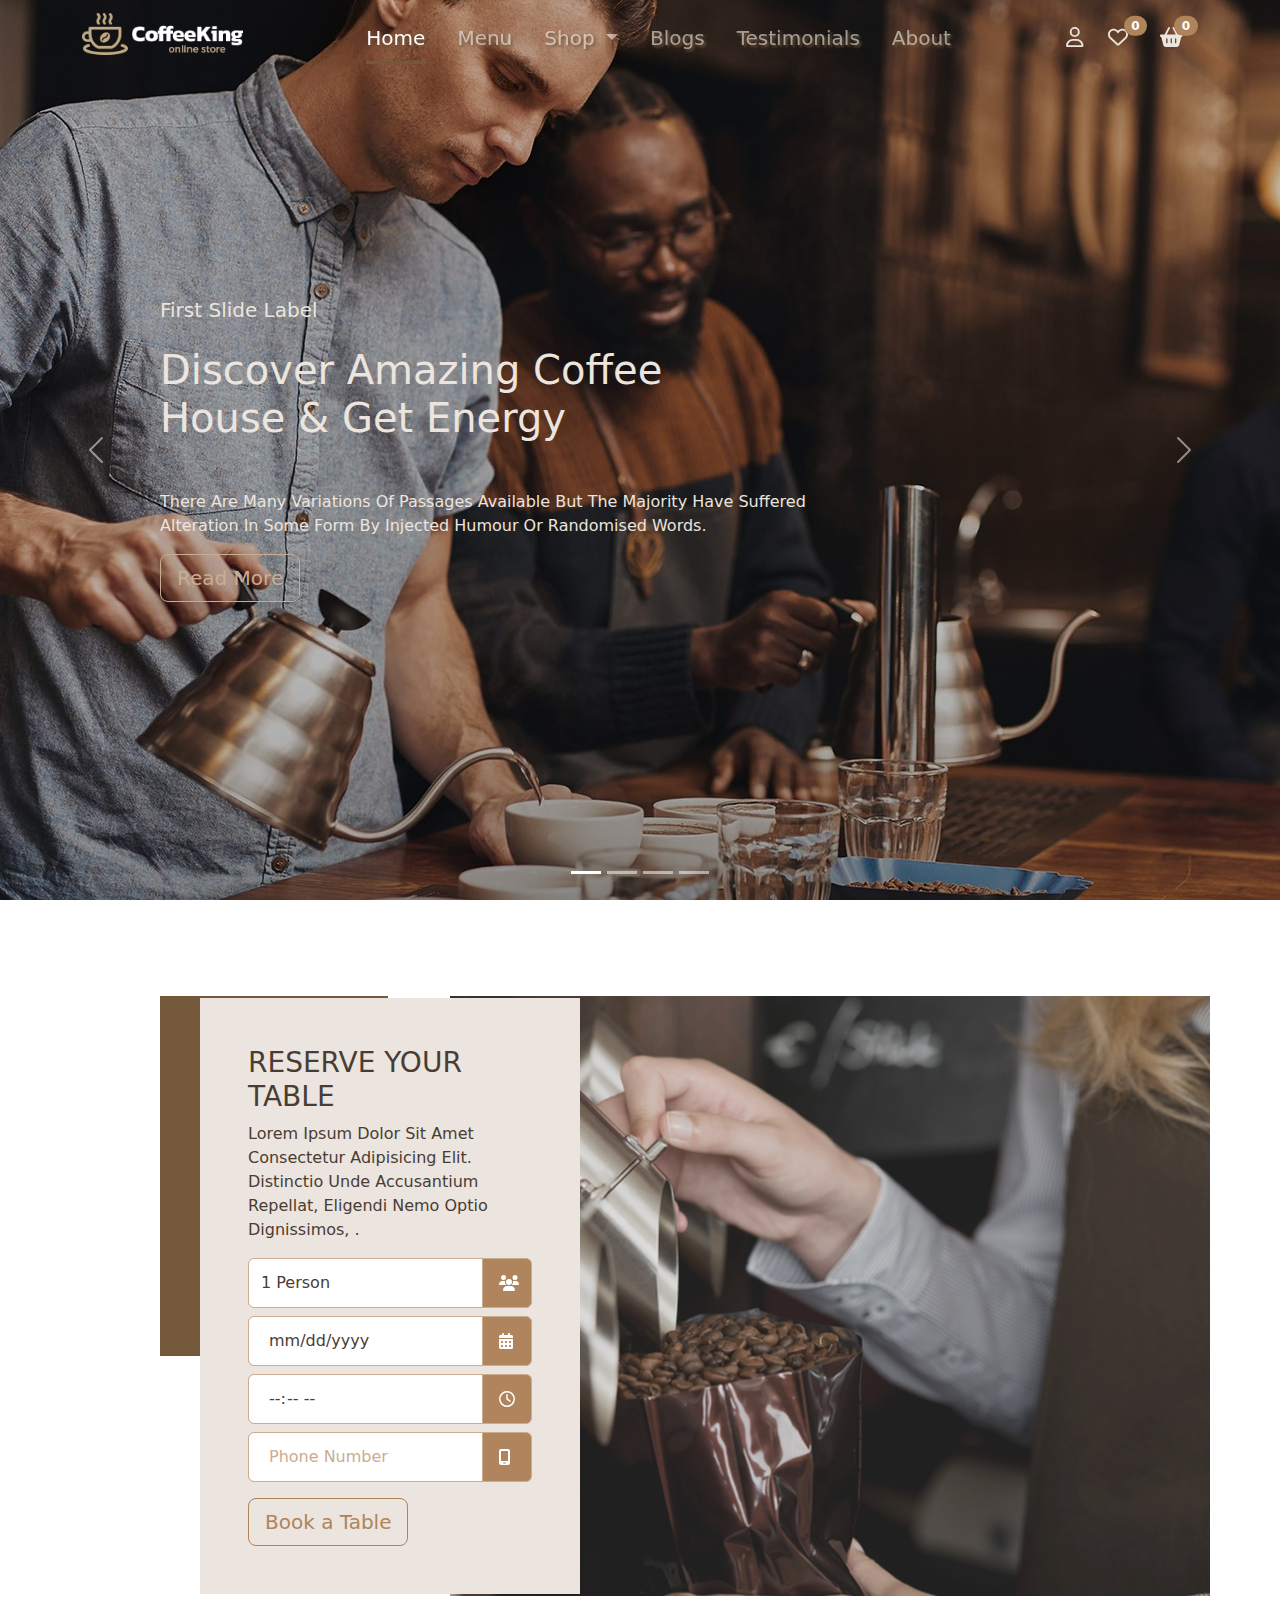
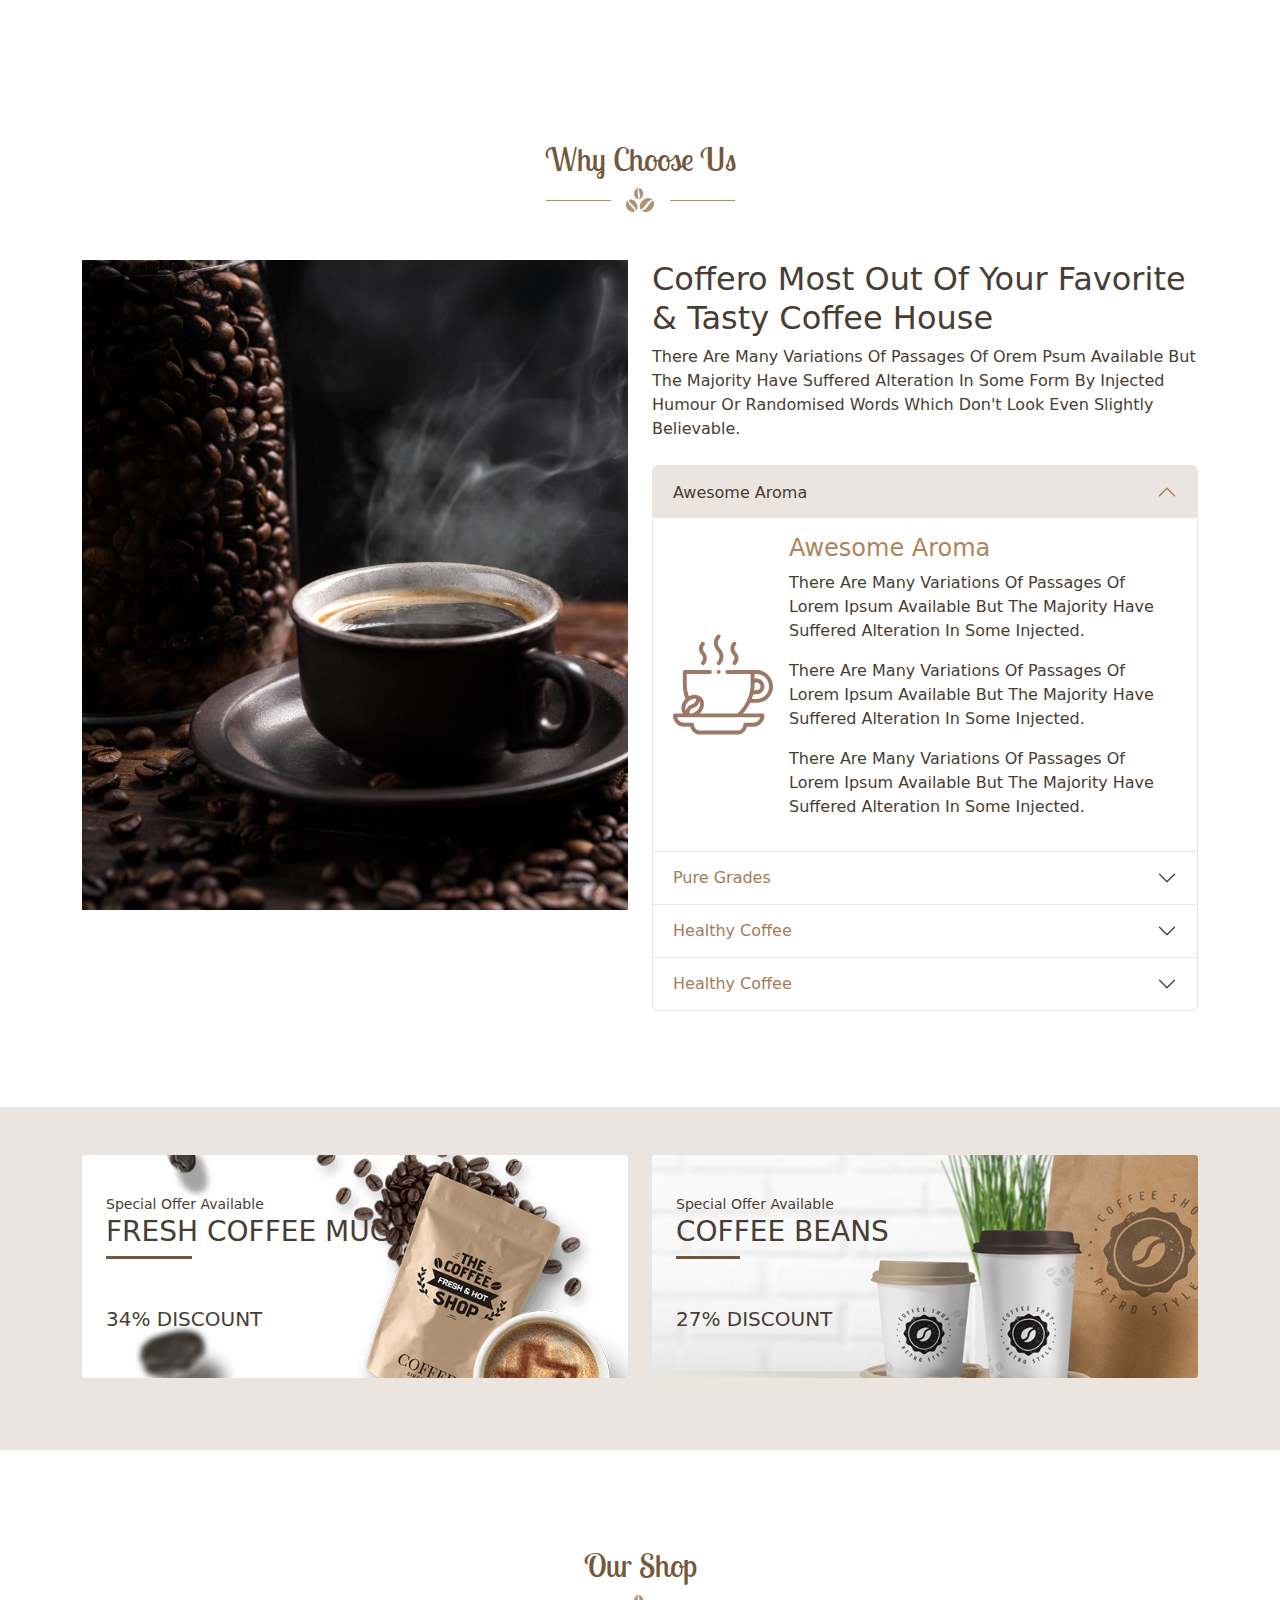
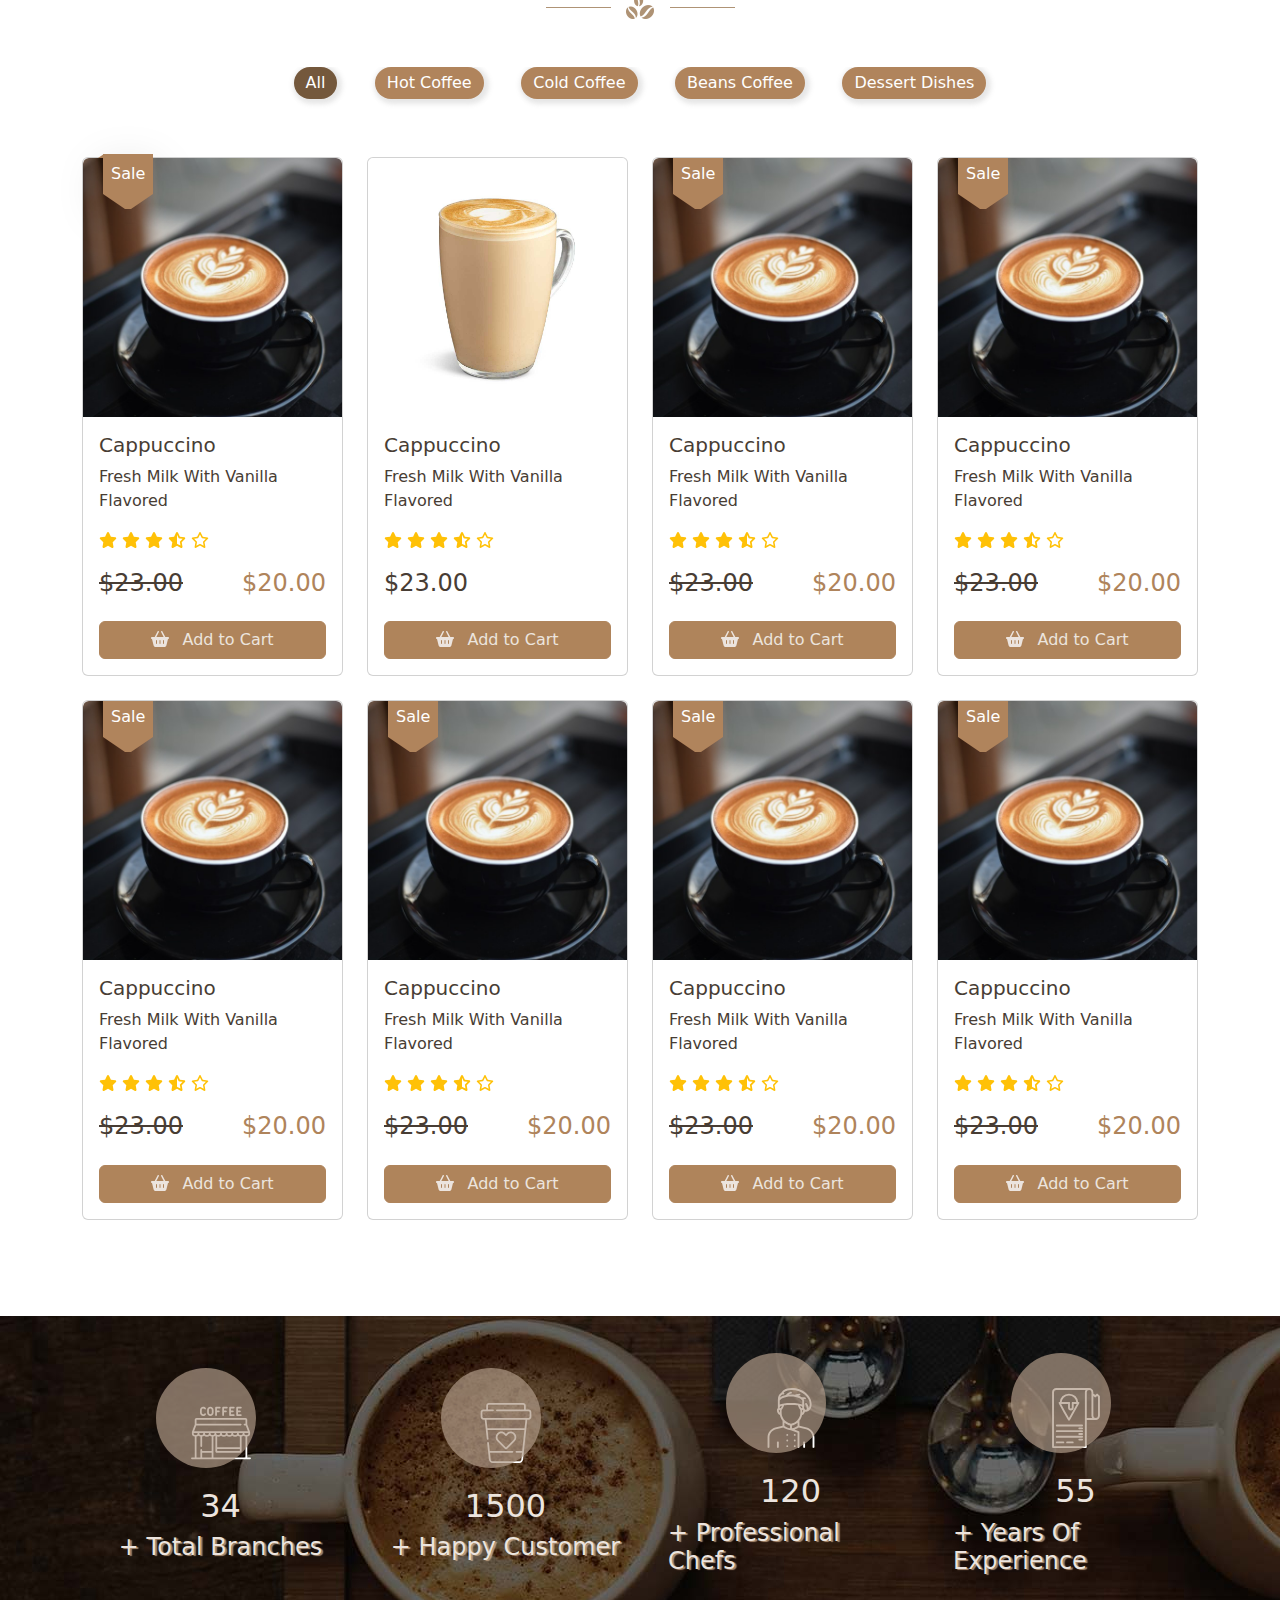
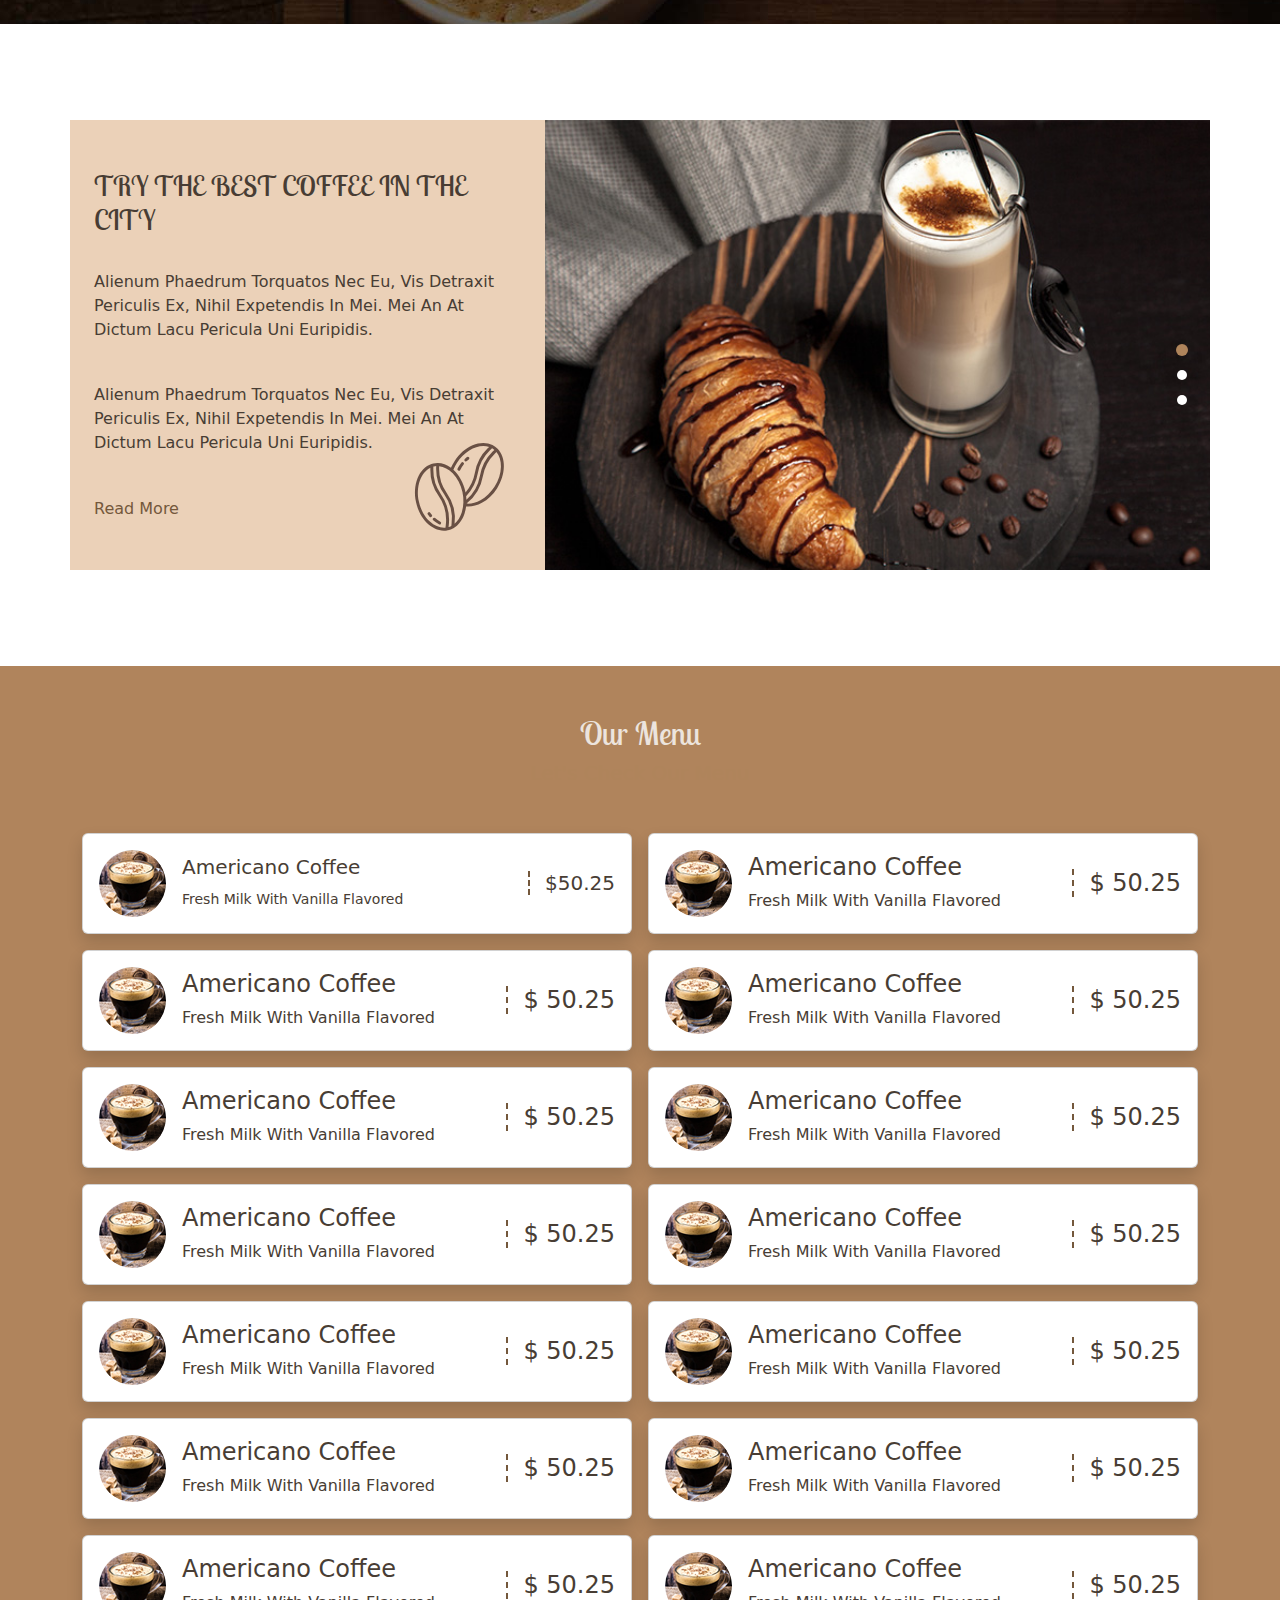
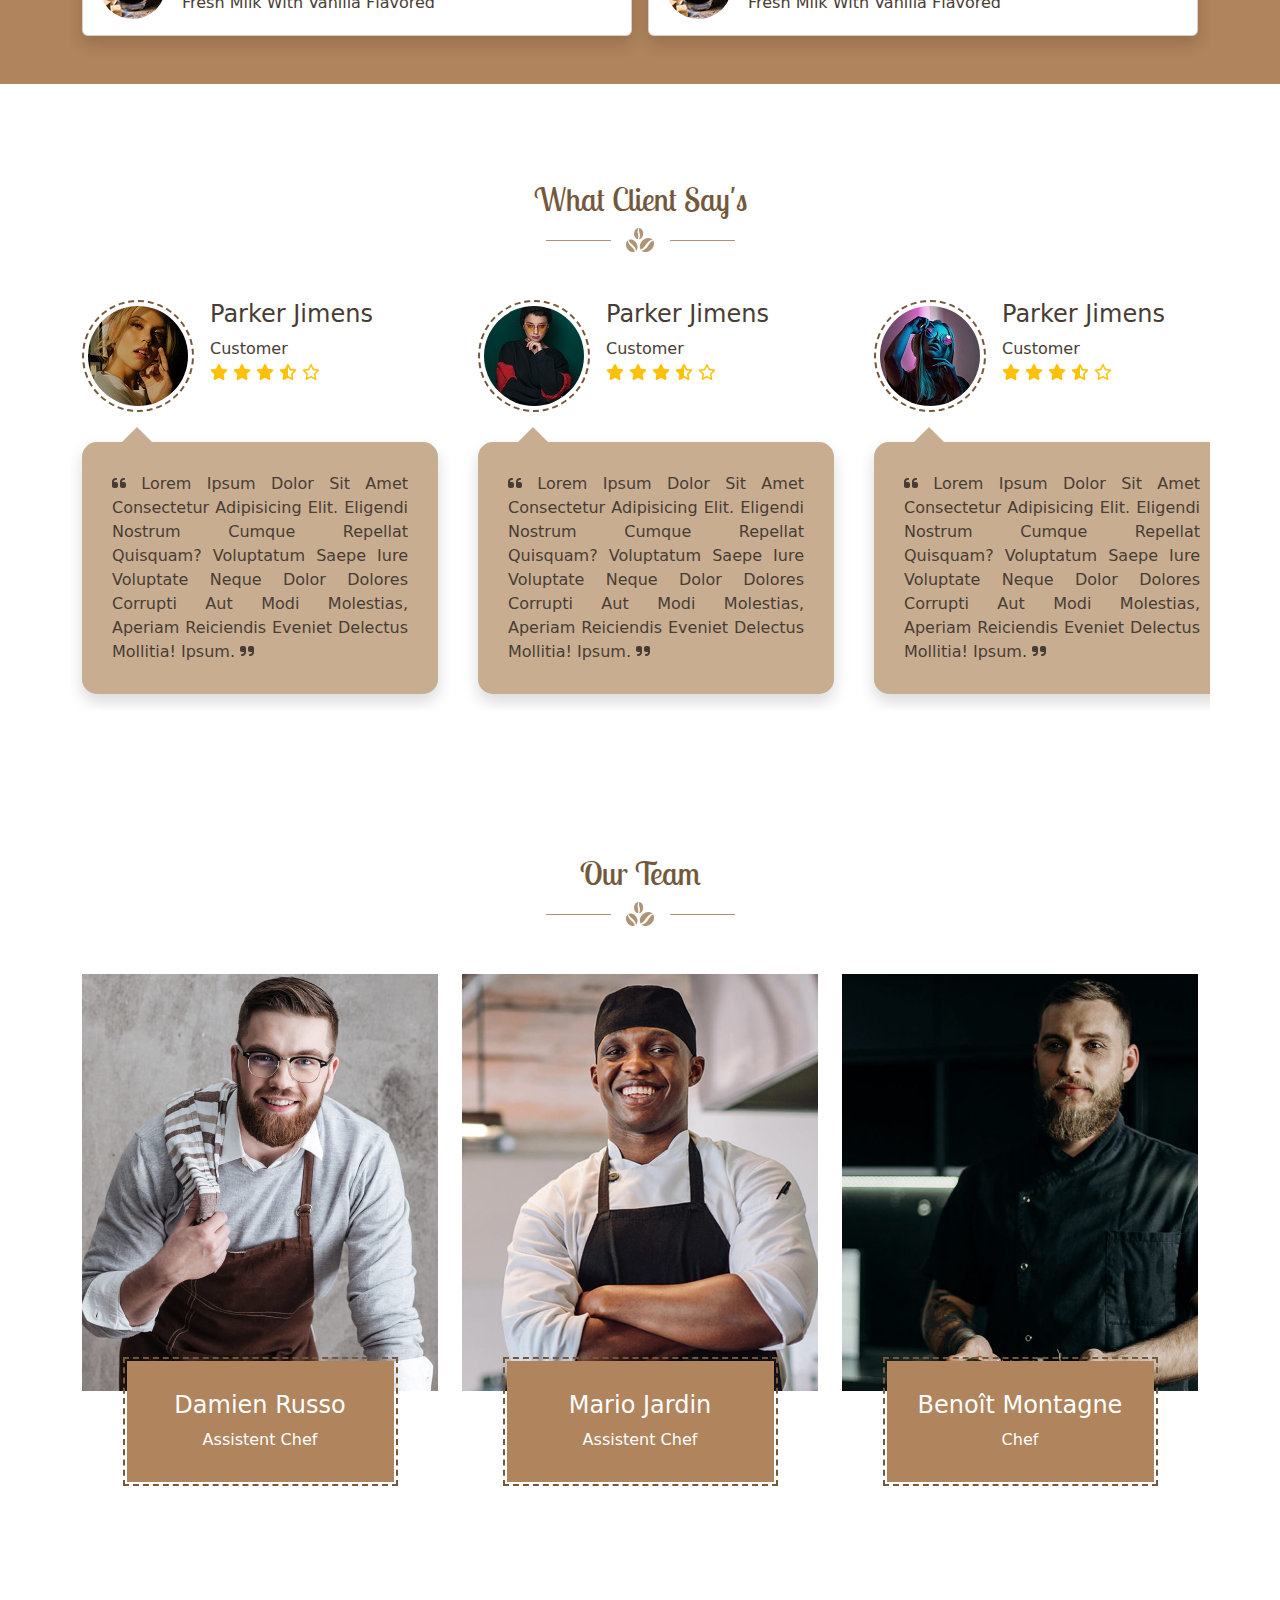
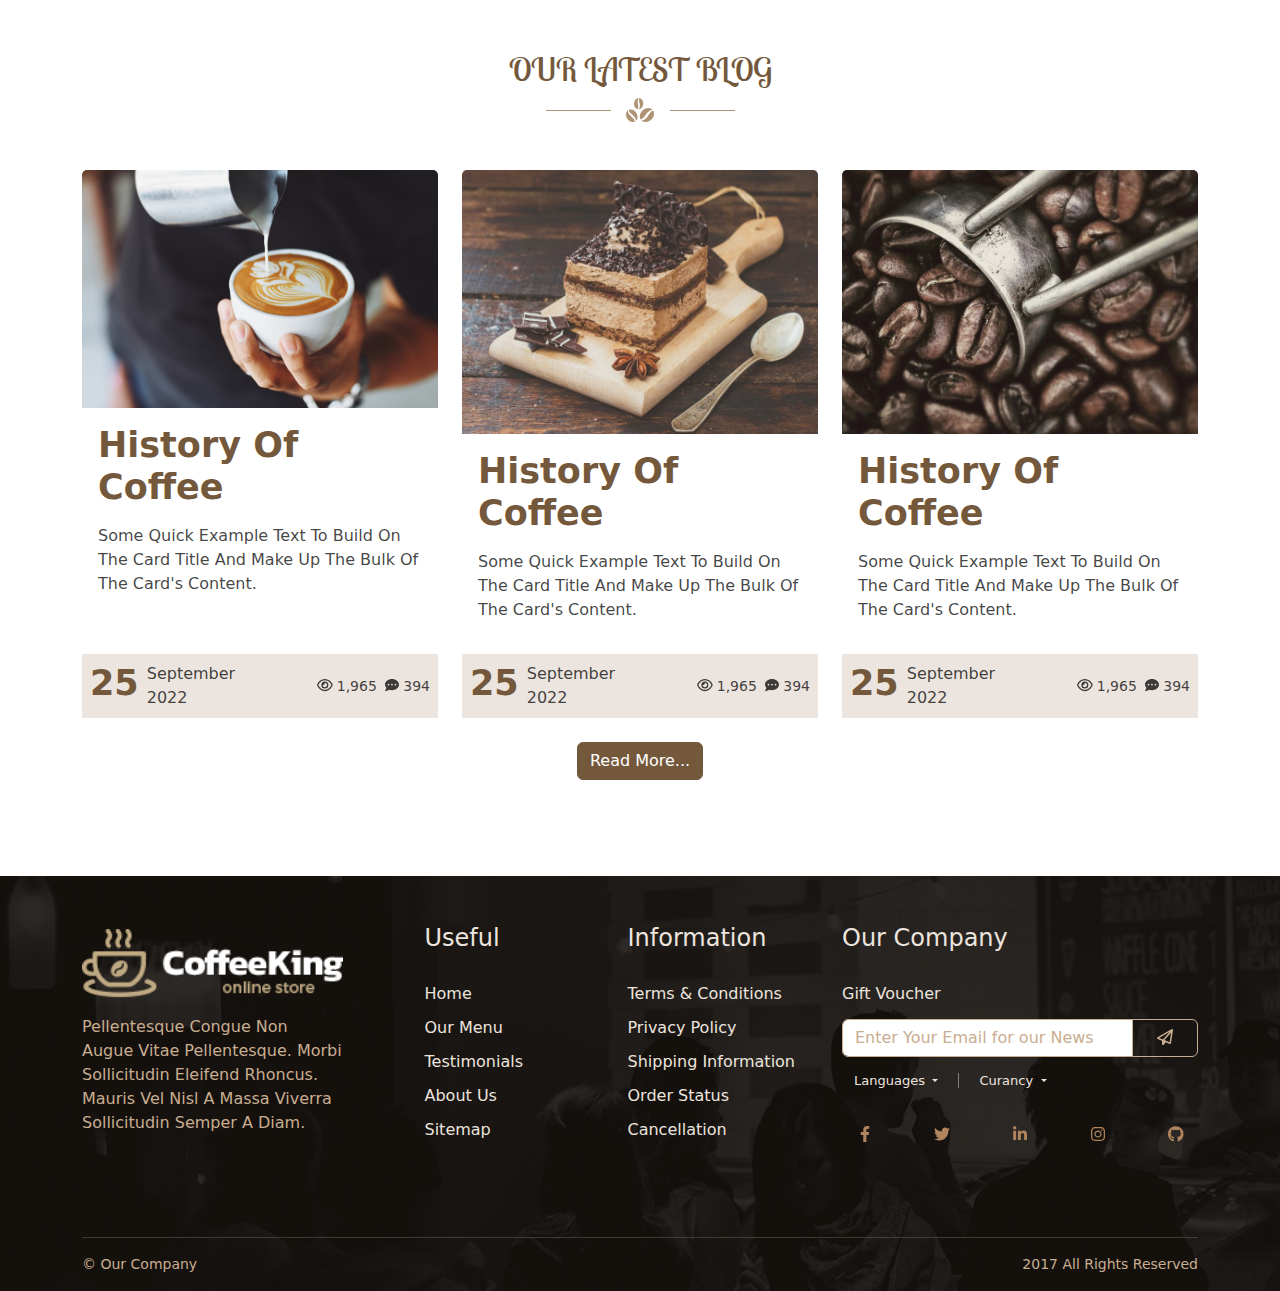
==== commit 5c340aec: "localStorage" ====
--- a/index.html
+++ b/index.html
@@ -9,78 +9,12 @@
    <link rel="stylesheet" href="css/all.min.css">              <!--  fontawesome link -->
    <link rel="stylesheet" href="css/style.css">                <!--  my style link -->
 
-   <link rel="icon" href="/images/01.png" type="image/x-icon">
+   <link rel="icon" href="images/01.png" type="image/x-icon">
    <title>CoffeeKing</title>
 </head>
 <body>
 
    <header >
-      <!-- <div class="head-1 py-2 bg-dark d-none d-lg-block" >
-         <div class="container">
-            <div class="d-flex justify-content-between align-items-center">
-               <div class="d-flex gap-2 text-secondary">
-                  <a href="#">
-                     <i class="fa-solid fa-location-dot"></i>
-                     Find a Store
-                  </a>
-                  <span class="divider"></span>
-                  <a href="#">
-                     <i class="fa-regular fa-envelope"></i>
-                     Newsletter
-                  </a>
-               </div>
-
-               <div class="lngs-cry d-flex gap-2">
-                  <div class="btn-group">
-                     <button class="btn dropdown-toggle text-light rounded-0 fs-8" type="button" id="defaultDropdown" data-bs-toggle="dropdown" data-bs-auto-close="true" aria-expanded="false">
-                        Languages
-                     </button>
-                     <ul class="dropdown-menu dropdown-menu-dark rounded-0 fs-8" aria-labelledby="Languages">
-                        <li value="Arabic">
-                           <a class="dropdown-item" href="#">
-                              <img src="images/Flag_of_Egypt.svg.png" alt="EGP" >
-                              Arabic
-                           </a>
-                        </li>
-                        <li value="English"><a class="dropdown-item" href="#">
-                           <img src="images/1200px-Flag_of_the_United_States.svg.png" alt="Eng">
-                           English
-                           </a>
-                        </li>
-                     </ul>
-                  </div>
-
-                  <span class="divider"></span>
-
-                  <div class="btn-group">
-                     <button class="btn dropdown-toggle text-light rounded-0 fs-8" type="button" id="defaultDropdown" data-bs-toggle="dropdown" data-bs-auto-close="true" aria-expanded="false">
-                        Curancy
-                     </button>
-                     <ul class="dropdown-menu dropdown-menu-dark rounded-0 fs-8" aria-labelledby="Languages">
-                        <li value="Arabic">
-                           <a class="dropdown-item" href="#">
-                              <img src="images/Flag_of_Egypt.svg.png" alt="EGP" >
-                              EGP
-                           </a>
-                        </li>
-                        <li value="Arabic">
-                           <a class="dropdown-item" href="#">
-                              <img src="images/Flag_of_Saudi_Arabia_(1938–1973).svg.png" alt="SAR" >
-                              SAR
-                           </a>
-                        </li>
-                        <li value="English"><a class="dropdown-item" href="#">
-                           <img src="images/1200px-Flag_of_the_United_States.svg.png" alt="Eng">
-                           USD
-                           </a>
-                        </li>
-                     </ul>
-                  </div>
-               </div>
-            </div>
-         </div>
-      </div> -->
-
       <div class="position-relative">
          <nav class="navbar navbar-expand-lg navbar-dark text-light position-absolute w-100 ">
             <div class="container ">
@@ -100,11 +34,11 @@
                         </a>
                         <ul class="dropdown-menu" aria-labelledby="navbarScrollingDropdown">
                            <li><a class="dropdown-item" href="#our-shop">Show All</a></li>
-                           <li><a class="dropdown-item" href="#">Hot Coffee</a></li>
-                           <li><a class="dropdown-item" href="#">Cold Coffee</a></li>
-                           <li><a class="dropdown-item" href="#">Beans Coffee</a></li>
+                           <li><a class="dropdown-item" href="#our-shop">Hot Coffee</a></li>
+                           <li><a class="dropdown-item" href="#our-shop">Cold Coffee</a></li>
+                           <li><a class="dropdown-item" href="#our-shop">Beans Coffee</a></li>
                            <li><hr class="dropdown-divider"></li>
-                           <li><a class="dropdown-item" href="#">Dessert Dishes</a></li>
+                           <li><a class="dropdown-item" href="#our-shop">Dessert Dishes</a></li>
                         </ul>
                      </li>
                      <li class="nav-item"> <a class="nav-link" href="#our-blog">Blogs</a> </li>
@@ -125,18 +59,24 @@
                   </div >
                   <div class="favorite-cart position-relative mt-4 mt-lg-0 me-lg-3 d-block text-center px-3" type="button" data-bs-toggle="offcanvas" data-bs-target="#offcanvasFavorite" aria-controls="offcanvasFavorite">
                      <i class="fa-regular fa-heart fa-lg"></i>
-                     <span class="cart-badge position-absolute top-0 translate-middle badge rounded-pill bg-info ms-2">1</span>
+                     <span class="favorite-badge position-absolute top-0 translate-middle badge rounded-pill bg-info ms-2">0</span>
                   </div>
                </div>
 
                <div class="d-flex gap-3 align-items-center order-lg-2">
-                  <button class="navbar-toggler order-5 " type="button" data-bs-toggle="collapse" data-bs-target="#navbarScroll" aria-controls="navbarScroll" aria-expanded="false" aria-label="Toggle navigation">
+                  <!-- <button class="navbar-toggler order-5 " type="button" data-bs-toggle="collapse" data-bs-target="#navbarScroll" aria-controls="navbarScroll" aria-expanded="false" aria-label="Toggle navigation">
                      <span class="navbar-toggler-icon"></span>
+                  </button> -->
+
+                  <button class="navbar-toggler x collapsed  order-5" type="button" data-bs-toggle="collapse" data-bs-target="#navbarScroll" aria-controls="navbarScroll" aria-expanded="false" aria-label="Toggle navigation">
+                     <span class="icon-bar"></span>
+                     <span class="icon-bar"></span>
+                     <span class="icon-bar"></span>
                   </button>
 
                   <div class="shoppin-cart position-relative me-3" type="button" data-bs-toggle="offcanvas" data-bs-target="#offcanvasCart" aria-controls="offcanvasCart">
                      <i class="fa fa-shopping-basket fa-lg"></i>
-                     <span class="cart-badge position-absolute top-0 start-100 translate-middle badge rounded-pill bg-info ms-1">2</span>
+                     <span class="cart-badge position-absolute top-0 start-100 translate-middle badge rounded-pill bg-info ms-1">0</span>
                   </div>
 
                </div>
@@ -232,78 +172,11 @@
          <a href="#" class="offcanvas-title text-primary fw-bold" >Shopping Cart</a>
          <button type="button" class="btn-close text-reset" data-bs-dismiss="offcanvas" aria-label="Close"></button>
       </div>
-      <div id="addedProduct" class="offcanvas-body">
+      <div id="cartProducts" class="offcanvas-body">
          <!-- product-item img, info and price will added here -->
 
-         <div class="product-item d-flex align-items-center gap-2 position-relative mb-4">
-            <div class="remove-item position-absolute top-0 end-0">
-               <button class="btn btn-sm btn-primary text-white" type="button" title="Remove">
-                  <i class="fa-solid fa-trash-can"></i>
-               </button>
-            </div>
-
-            <div>
-               <img src="images/products/cappuccino.jpg" alt="Americano Coffee" width="90">
-            </div>
-            <div class="flex-grow-1">
-               <h5>Americano Coffee</h5>
-               <span>Fresh Milk With Vanilla Flavored</span>
-               <div class="d-flex justify-content-between">
-                  <h5 class="d-flex w-100">
-                     <span class="old-price text-decoration-line-through">$120</span>
-                     <span class="new-price flex-grow-1 text-center text-info "> $100 </span>
-                  </h5>
-
-                  <div>
-                     <div class="btn-group mb-0">
-                        <button class="btn btn-sm btn-info text-white h-50" type="button" title="Increase 1">
-                           <i class="fa-solid fa-minus "></i>
-                        </button>
-                        <h4 class="px-3">1</h4>
-                        <button class="btn btn-sm btn-info text-white h-50" type="button" title="Decrease 1">
-                           <i class="fa-solid fa-plus"></i>
-                        </button>
-                     </div>
-                  </div>
-               </div>
-               <hr class="m-1">
-            </div>
-
-         </div>
-         <div class="product-item d-flex align-items-center gap-2 position-relative mb-4">
-            <div class="remove-item position-absolute top-0 end-0">
-               <button class="btn btn-sm btn-primary text-white" type="button" title="Remove">
-                  <i class="fa-solid fa-trash-can"></i>
-               </button>
-            </div>
-
-            <div>
-               <img src="images/products/cappuccino.jpg" alt="Americano Coffee" width="90">
-            </div>
-            <div class="flex-grow-1">
-               <h5>Americano Coffee</h5>
-               <span>Fresh Milk With Vanilla Flavored</span>
-               <div class="d-flex justify-content-between">
-                  <h5 class="d-flex w-100">
-                     <span class="old-price text-decoration-line-through">$120</span>
-                     <span class="new-price flex-grow-1 text-center text-info "> $100 </span>
-                  </h5>
-
-                  <div>
-                     <div class="btn-group mb-0">
-                        <button class="btn btn-sm btn-info text-white h-50" type="button" title="Increase 1">
-                           <i class="fa-solid fa-minus "></i>
-                        </button>
-                        <h4 class="px-3">1</h4>
-                        <button class="btn btn-sm btn-info text-white h-50" type="button" title="Decrease 1">
-                           <i class="fa-solid fa-plus"></i>
-                        </button>
-                     </div>
-                  </div>
-               </div>
-               <hr class="m-1">
-            </div>
-
+         <div class="empty-cart h-100 d-flex align-items-center">
+            <img src="images/empty-cart.png" alt="empty cart" width="100%">
          </div>
 
       </div>
@@ -314,10 +187,9 @@
             <h4 class="total-money text-info text-end">$0</h4>
          </div>
          <div class="d-flex justify-content-between w-100">
-            <button type="button" class="clear btn btn-primary">Clear</button>
-            <button type="button" class="checkout btn btn-info text-white">checkout</button>
-         </div>
-
+            <button type="button" disabled class="clearCart btn btn-primary">Clear</button>
+            <button type="button" disabled class="checkout btn btn-info text-white">checkout</button>
+         </div>
       </div>
    </div>
 
@@ -328,39 +200,11 @@
          <a href="#" class="offcanvas-title text-primary fw-bold" >Favorite List</a>
          <button type="button" class="btn-close text-reset" data-bs-dismiss="offcanvas" aria-label="Close"></button>
       </div>
-      <div id="addedProduct" class="offcanvas-body">
+      <div id="favoriteProducts" class="offcanvas-body">
          <!-- product-item img, info and price will added here -->
 
-         <div class="product-item d-flex align-items-center gap-2 position-relative mb-4">
-            <div class="remove-item position-absolute top-0 end-0">
-               <button class="btn btn-sm btn-primary text-white" type="button" title="Remove">
-                  <i class="fa-solid fa-trash-can"></i>
-               </button>
-            </div>
-
-            <div>
-               <img src="images/products/cappuccino.jpg" alt="Americano Coffee" width="90">
-            </div>
-            <div class="flex-grow-1">
-               <h5>Americano Coffee</h5>
-               <span>Fresh Milk With Vanilla Flavored</span>
-               <div class="d-flex justify-content-between">
-                  <h5 class="d-flex w-100">
-                     <span class="old-price text-decoration-line-through">$120</span>
-                     <span class="new-price flex-grow-1 text-center text-info "> $100 </span>
-                  </h5>
-
-                  <div>
-                     <div class="">
-                        <button class="btn btn-info text-white" type="button" title="Add To Cart">
-                           <i class="fa fa-shopping-basket" aria-hidden="true"></i>
-                        </button>
-                     </div>
-                  </div>
-               </div>
-               <hr class="m-1">
-            </div>
-
+         <div class="empty-favorite h-100 d-flex align-items-center">
+            <img src="images/empty-wishlist.svg" alt="empty-wishlist" width="100%">
          </div>
 
       </div>
@@ -368,20 +212,20 @@
          <!-- <h5 class="total-money">Sub Total: </h5> -->
          <h5>Item: </h5>
          <h4 class="item-count">0</h4>
-         <button type="button" class="clear btn btn-primary">Clear</button>
+         <button type="button" class="clear-favorite btn btn-primary">Clear</button>
       </div>
    </div>
 
 
    <!--  arrow-up button -------------------------- -->
-   <div class="arrow-up">
-      <a href="#" title="Back to up">
+   <div class="arrow-up" id="scrollToTop">
+      <a class="hide" href="#" title="Back to up">
          <i class="fa-solid fa-arrow-up"></i>
       </a>
    </div>
 
 
-   <!-- section 0 RESERVE YOUR TABLE HERE -->
+   <!-- section 01 RESERVE YOUR TABLE HERE -->
    <section class="reserve">
       <div class="container my-5 py-5">
 
@@ -392,7 +236,7 @@
                      <p>Lorem ipsum dolor sit amet consectetur adipisicing elit. Distinctio unde accusantium repellat, eligendi nemo optio dignissimos, .</p>
 
                      <div>
-                        <div class="input-group mb-3 position-relative">
+                        <div class="input-group mb-2 position-relative">
                            <select class="form-select" id="inputGroupSelect02" title="Choose the Number of Person">
                               <option value="1">1 Person</option>
                               <option value="2">2 People</option>
@@ -409,18 +253,24 @@
                               <i class="fa fa-users" aria-hidden="true"></i>
                            </span>
                         </div>
-                        <div class="input-group mb-3">
-                           <input type="date" class="form-control" placeholder="Recipient's username" aria-label="Recipient's username" aria-describedby="basic-addon2">
+                        <div class="input-group mb-2">
+                           <input type="date" class="form-control" placeholder="Recipient's username" aria-describedby="basic-addon2">
                            <span class="input-group-text p-3" id="basic-addon2">
                               <i class="fa-solid fa-calendar-days"></i>
                            </span>
                         </div>
-                        <div class="input-group mb-3">
-                           <input type="time" class="form-control" placeholder="Recipient's username" aria-label="Recipient's username" aria-describedby="basic-addon3">
+                        <div class="input-group mb-2">
+                           <input type="time" class="form-control" placeholder="Recipient's username" aria-describedby="basic-addon3">
                            <span class="input-group-text p-3" id="basic-addon3">
                               <i class="fa-regular fa-clock"></i>
                            </span>
                         </div>
+                        <div class="input-group mb-3">
+                           <input type="tel" class="form-control" placeholder="Phone Number" aria-describedby="basic-addon4">
+                           <span class="input-group-text p-3" id="basic-addon4">
+                              <i class="fa-solid fa-mobile-screen"></i>
+                           </span>
+                        </div>
 
                         <button class="btn btn-outline-info btn-lg" type="submit"> Book a Table</button>
                      </div>
@@ -439,7 +289,7 @@
    </section>
 
 
-   <!-- section  Why Choose Us -->
+   <!-- section 02 Why Choose Us -->
    <section class="choose-us" id="choose-us">
       <div class="container py-5 my-5">
          <div class="section-title text-center text-primary mb-5">
@@ -542,7 +392,7 @@
       </div>
    </section>
 
-   <!-- section  DISCOUNT -->
+   <!-- section 03 DISCOUNT -->
    <section class="discount bg-light">
       <div class="container my-5 py-5">
 
@@ -578,7 +428,7 @@
    </section>
 
 
-   <!-- section Our Shop -->
+   <!-- section 04 Our Shop -->
    <section class="our-shop my-5 py-5" id="our-shop">
       <div class="container">
          <div class="section-title text-center text-primary mb-5">
@@ -588,15 +438,97 @@
 
          <div class="row">
             <ul class="product-types col-12 col-lg-8 d-flex justify-content-lg-evenly gap-3 mx-auto mb-5 overflow-auto">
-               <li class="active">all</li>
-               <li>Hot Coffee</li>
-               <li>Cold Coffee</li>
-               <li>Beans Coffee</li>
-               <li>Dessert Dishes</li>
+               <li type="All"class="active">All</li>
+               <li type="Hot Coffee">Hot Coffee</li>
+               <li type="Cold Coffee">Cold Coffee</li>
+               <li type="Beans Coffee">Beans Coffee</li>
+               <li type="Dessert">Dessert Dishes</li>
             </ul>
          </div>
 
          <div class="products row row-cols-1 row-cols-md-2 row-cols-lg-4 g-4">
+
+            <div class="col">
+               <div class="card h-100" product-type="Hot Coffee">
+                  <a href="#" class="overflow-hidden position-relative rounded-top">
+                     <img src="images/products/cappuccino.jpg" class="card-img-top w-100" alt="hotCoffee">
+                  </a>
+                  <span class="sale-badge shadow-lg"> Sale </span>
+                  <div class="position-relative">
+                     <div class="card-icons d-flex gap-3 justify-content-center w-100 position-absolute mx-auto">
+                        <p class="addToCartbtn shadow" data-bs-toggle="tooltip" title="Add to Shopping Cart">
+                           <i class="fa fa-shopping-basket" ></i>
+                        </p>
+                        <p class="addToFavorite shadow" data-bs-toggle="tooltip" title="Add to Wash List"
+                        onclick="addToFavorite(id)">
+                           <i class="fa fa-heart" ></i> </p>
+                        <p class="shadow" data-bs-toggle="tooltip" title="Show Details">
+                           <i class="fa fa-eye" ></i> </p>
+                     </div>
+                  </div>
+                  <div class="card-body">
+                     <h5 class="card-title">Cappuccino</h5>
+                     <p class="card-text">Fresh milk with vanilla flavored</p>
+                     <p class="text-warning">
+                        <i class="fa-solid fa fa-star"></i>
+                        <i class="fa-solid fa fa-star"></i>
+                        <i class="fa-solid fa fa-star"></i>
+                        <i class="fa-solid fa-star-half-stroke"></i>
+                        <i class="fa-regular fa-star"></i>
+                     </p>
+                     <h4 class="d-flex justify-content-between">
+                        <span class="text-decoration-line-through">$23.00</span>
+                        <span class="text-info"> $20.00 </span>
+                     </h4>
+                  </div>
+
+                  <button class="addToCartbtn btn btn-info text-light m-3 mt-0">
+                     <i class="fa fa-shopping-basket me-2"></i>
+                     Add to Cart
+                  </button>
+               </div>
+            </div>
+
+            <div class="col">
+               <div class="card h-100" product-type="Hot Coffee">
+                  <a href="#" class="overflow-hidden position-relative rounded-top">
+                     <img src="images/products/caramel-latte.jpg" class="card-img-top w-100" alt="hotCoffee">
+                     <!-- <span class="sale-badge shadow-lg">
+                        Sale
+                     </span> -->
+                  </a>
+                  <div class="position-relative">
+                     <div class="card-icons d-flex gap-3 justify-content-center w-100 position-absolute mx-auto">
+                        <p class="shadow" data-bs-toggle="tooltip" title="Add to Shopping Cart">
+                           <i class="fa fa-shopping-basket" ></i>
+                        </p>
+                        <p class="shadow" data-bs-toggle="tooltip" title="Add to Wash List">
+                           <i class="fa fa-heart" ></i> </p>
+                        <p class="shadow" data-bs-toggle="tooltip" title="Show Details">
+                           <i class="fa fa-eye" ></i> </p>
+                     </div>
+                  </div>
+                  <div class="card-body">
+                     <h5 class="card-title">Cappuccino</h5>
+                     <p class="card-text">Fresh milk with vanilla flavored</p>
+                     <p class="text-warning">
+                        <i class="fa-solid fa fa-star"></i>
+                        <i class="fa-solid fa fa-star"></i>
+                        <i class="fa-solid fa fa-star"></i>
+                        <i class="fa-solid fa-star-half-stroke"></i>
+                        <i class="fa-regular fa-star"></i>
+                     </p>
+                     <h4 class="d-flex justify-content-between">
+                        <span class="">$23.00</span>
+                     </h4>
+                  </div>
+
+                  <button class="btn btn-info text-light m-3 mt-0">
+                     <i class="fa fa-shopping-basket me-2"></i>
+                     Add to Cart
+                  </button>
+               </div>
+            </div>
 
             <div class="col">
                <div class="card h-100" product-type="Hot Coffee">
@@ -644,9 +576,9 @@
                <div class="card h-100" product-type="Hot Coffee">
                   <a href="#" class="overflow-hidden position-relative rounded-top">
                      <img src="images/products/cappuccino.jpg" class="card-img-top w-100" alt="hotCoffee">
-                     <!-- <span class="sale-badge shadow-lg">
+                     <span class="sale-badge shadow-lg">
                         Sale
-                     </span> -->
+                     </span>
                   </a>
                   <div class="position-relative">
                      <div class="card-icons d-flex gap-3 justify-content-center w-100 position-absolute mx-auto">
@@ -670,7 +602,8 @@
                         <i class="fa-regular fa-star"></i>
                      </p>
                      <h4 class="d-flex justify-content-between">
-                        <span class="">$23.00</span>
+                        <span class="text-decoration-line-through">$23.00</span>
+                        <span class="text-info"> $20.00 </span>
                      </h4>
                   </div>
 
@@ -849,95 +782,11 @@
                </div>
             </div>
 
-            <div class="col">
-               <div class="card h-100" product-type="Hot Coffee">
-                  <a href="#" class="overflow-hidden position-relative rounded-top">
-                     <img src="images/products/cappuccino.jpg" class="card-img-top w-100" alt="hotCoffee">
-                     <span class="sale-badge shadow-lg">
-                        Sale
-                     </span>
-                  </a>
-                  <div class="position-relative">
-                     <div class="card-icons d-flex gap-3 justify-content-center w-100 position-absolute mx-auto">
-                        <p class="shadow" data-bs-toggle="tooltip" title="Add to Shopping Cart">
-                           <i class="fa fa-shopping-basket" ></i>
-                        </p>
-                        <p class="shadow" data-bs-toggle="tooltip" title="Add to Wash List">
-                           <i class="fa fa-heart" ></i> </p>
-                        <p class="shadow" data-bs-toggle="tooltip" title="Show Details">
-                           <i class="fa fa-eye" ></i> </p>
-                     </div>
-                  </div>
-                  <div class="card-body">
-                     <h5 class="card-title">Cappuccino</h5>
-                     <p class="card-text">Fresh milk with vanilla flavored</p>
-                     <p class="text-warning">
-                        <i class="fa-solid fa fa-star"></i>
-                        <i class="fa-solid fa fa-star"></i>
-                        <i class="fa-solid fa fa-star"></i>
-                        <i class="fa-solid fa-star-half-stroke"></i>
-                        <i class="fa-regular fa-star"></i>
-                     </p>
-                     <h4 class="d-flex justify-content-between">
-                        <span class="text-decoration-line-through">$23.00</span>
-                        <span class="text-info"> $20.00 </span>
-                     </h4>
-                  </div>
-
-                  <button class="btn btn-info text-light m-3 mt-0">
-                     <i class="fa fa-shopping-basket me-2"></i>
-                     Add to Cart
-                  </button>
-               </div>
-            </div>
-
-            <div class="col">
-               <div class="card h-100" product-type="Hot Coffee">
-                  <a href="#" class="overflow-hidden position-relative rounded-top">
-                     <img src="images/products/cappuccino.jpg" class="card-img-top w-100" alt="hotCoffee">
-                     <span class="sale-badge shadow-lg">
-                        Sale
-                     </span>
-                  </a>
-                  <div class="position-relative">
-                     <div class="card-icons d-flex gap-3 justify-content-center w-100 position-absolute mx-auto">
-                        <p class="shadow" data-bs-toggle="tooltip" title="Add to Shopping Cart">
-                           <i class="fa fa-shopping-basket" ></i>
-                        </p>
-                        <p class="shadow" data-bs-toggle="tooltip" title="Add to Wash List">
-                           <i class="fa fa-heart" ></i> </p>
-                        <p class="shadow" data-bs-toggle="tooltip" title="Show Details">
-                           <i class="fa fa-eye" ></i> </p>
-                     </div>
-                  </div>
-                  <div class="card-body">
-                     <h5 class="card-title">Cappuccino</h5>
-                     <p class="card-text">Fresh milk with vanilla flavored</p>
-                     <p class="text-warning">
-                        <i class="fa-solid fa fa-star"></i>
-                        <i class="fa-solid fa fa-star"></i>
-                        <i class="fa-solid fa fa-star"></i>
-                        <i class="fa-solid fa-star-half-stroke"></i>
-                        <i class="fa-regular fa-star"></i>
-                     </p>
-                     <h4 class="d-flex justify-content-between">
-                        <span class="text-decoration-line-through">$23.00</span>
-                        <span class="text-info"> $20.00 </span>
-                     </h4>
-                  </div>
-
-                  <button class="btn btn-info text-light m-3 mt-0">
-                     <i class="fa fa-shopping-basket me-2"></i>
-                     Add to Cart
-                  </button>
-               </div>
-            </div>
-
          </div>
       </div>
    </section>
 
-   <!-- section statistics -->
+   <!-- section 05 statistics -->
    <section class="statistics my-5 py-5 text-light">
       <div class="container">
          <div class="row  row-cols-2 row-cols-md-4 g-4">
@@ -985,7 +834,7 @@
    </section>
 
 
-   <!-- section BEST COFFEE IN THE CITY -->
+   <!-- section 06 BEST COFFEE IN THE CITY -->
    <section class="best-coffee">
       <div class="container my-5 py-5">
          <div class="row">
@@ -1001,14 +850,14 @@
             <div class="col-12 col-lg-7 p-0">
                <div class="best-content h-100 position-relative ">
                   <div class="best-coffee-imgs  position-relative h-100 overflow-hidden">
-                     <img src="images/main-home-project-pres-3.jpg" alt="best coffee">
-                     <img src="images/main-home-project-pres-1.jpg" alt="best coffee">
-                     <img src="images/main-home-project-pres-3.jpg" alt="best coffee">
+                     <img class="active" src="images/main-home-project-pres-3.jpg" alt="best coffee" order="1">
+                     <img src="images/main-home-project-pres-1.jpg" alt="best coffee" order="2">
+                     <img src="images/main-home-project-pres-2.png" alt="best coffee" order="3">
                   </div>
                   <ul class="best-coffee-dots">
-                     <li class="dot active"></li>
-                     <li class="dot"></li>
-                     <li class="dot"></li>
+                     <li order="1" class="dot active"></li>
+                     <li order="2" class="dot"></li>
+                     <li order="3" class="dot"></li>
                   </ul>
                </div>
             </div>
@@ -1017,13 +866,29 @@
    </section>
 
 
-   <!-- section Our Menu -->
+   <!-- section 07 Our Menu -->
    <section class="our-menu" id="our-menu">
       <div class="container my-5 py-5">
          <h2 class="section-title text-center mb-2 text-light"> Our Menu </h2>
          <h5 class="text-center mb-5 text-info">Let's Check Our Menu</h5>
 
          <div class="row row-cols-1 row-cols-lg-2 g-3">
+
+            <div class="col">
+               <div class="menu-item card flex-row gap-3 p-3 align-items-center shadow">
+                  <div>
+                     <img src="images/h2-custom-icon-1.png" alt="Americano Coffee">
+                  </div>
+                  <div class="menu-info  flex-grow-1">
+                     <h5>Americano Coffee</h5>
+                     <small class="m-0">Fresh milk with vanilla flavored</small>
+                  </div>
+                  <div class="menu-price">
+                     <h5 class="m-0">$<span>50.25</span></h5>
+                  </div>
+               </div>
+            </div>
+
             <div class="col">
                <div class="menu-item card flex-row gap-3 p-3 align-items-center shadow">
                   <div>
@@ -1068,7 +933,6 @@
                   </div>
                </div>
             </div>
-
             <div class="col">
                <div class="menu-item card flex-row gap-3 p-3 align-items-center shadow">
                   <div>
@@ -1153,6 +1017,7 @@
                   </div>
                </div>
             </div>
+
             <div class="col">
                <div class="menu-item card flex-row gap-3 p-3 align-items-center shadow">
                   <div>
@@ -1212,26 +1077,11 @@
                   </div>
                </div>
             </div>
-
-            <div class="col">
-               <div class="menu-item card flex-row gap-3 p-3 align-items-center shadow">
-                  <div>
-                     <img src="images/h2-custom-icon-1.png" alt="Americano Coffee">
-                  </div>
-                  <div class="menu-info  flex-grow-1">
-                     <h4>Americano Coffee</h4>
-                     <p class="m-0">Fresh milk with vanilla flavored</p>
-                  </div>
-                  <div class="menu-price">
-                     <h4 class="m-0">$ <span>50.25</span></h4>
-                  </div>
-               </div>
-            </div>
          </div>
       </div>
    </section>
 
-   <!-- section What Client Say's -->
+   <!-- section 08 What Client Say's -->
    <section class="reviews" id="reviews">
       <div class="container my-5 py-5">
          <div class="section-title text-center text-primary mb-5">
@@ -1239,7 +1089,7 @@
             <img src="images/title-separator.png" alt="OUR LATEST BLOG">
          </div>
 
-         <div class="row row-cols-1 row-cols-lg-3 gap-3 flex-nowrap overflow-auto">
+         <div class="reviews-container row row-cols-1 row-cols-lg-3 gap-3 flex-nowrap overflow-auto">
             <div class="col">
                <article class="review-item mb-3">
                   <div class="customer d-flex gap-3">
@@ -1331,7 +1181,7 @@
    </section>
 
 
-   <!-- section Our Team -->
+   <!-- section 09 Our Team -->
    <section class="our-team">
       <div class="container my-5 py-5">
          <div class="section-title text-center text-primary mb-5">
@@ -1343,9 +1193,9 @@
             <div class="col">
                <div class="team-member  position-relative mb-4">
                   <ul class="member-contact">
-                     <li> <a href="#" title="facebook link" target="_blank"> <i class="fab fa-facebook-f"></i> </a> </li>
-                     <li> <a href="#" title="twitter link" target="_blank"> <i class="fab fa-twitter"></i> </a> </li>
-                     <li> <a href="#" title="instagram link" target="_blank"> <i class="fab fa-instagram"></i> </a> </li>
+                     <li> <a href="#" data-bs-toggle="tooltip" title="facebook link" target="_blank"> <i class="fab fa-facebook-f"></i> </a> </li>
+                     <li> <a href="#" data-bs-toggle="tooltip" title="twitter link" target="_blank"> <i class="fab fa-twitter"></i> </a> </li>
+                     <li> <a href="#" data-bs-toggle="tooltip" title="instagram link" target="_blank"> <i class="fab fa-instagram"></i> </a> </li>
                   </ul>
                   <div>
                      <img src="images/team-single-1-700x820.jpg" alt="Damien Russo" width="100%">
@@ -1361,9 +1211,9 @@
             <div class="col">
                <div class="team-member  position-relative mb-4">
                   <ul class="member-contact">
-                     <li> <a href="#" title="facebook link" target="_blank"> <i class="fab fa-facebook-f"></i> </a> </li>
-                     <li> <a href="#" title="twitter link" target="_blank"> <i class="fab fa-twitter"></i> </a> </li>
-                     <li> <a href="#" title="instagram link" target="_blank"> <i class="fab fa-instagram"></i> </a> </li>
+                     <li> <a href="#" data-bs-toggle="tooltip" title="facebook link" target="_blank"> <i class="fab fa-facebook-f"></i> </a> </li>
+                     <li> <a href="#" data-bs-toggle="tooltip" title="twitter link" target="_blank"> <i class="fab fa-twitter"></i> </a> </li>
+                     <li> <a href="#" data-bs-toggle="tooltip" title="instagram link" target="_blank"> <i class="fab fa-instagram"></i> </a> </li>
                   </ul>
                   <div>
                      <img src="images/team_04-700x820.jpg" alt="Mario Jardin" width="100%">
@@ -1379,9 +1229,9 @@
             <div class="col">
                <div class="team-member  position-relative mb-4">
                   <ul class="member-contact">
-                     <li> <a href="#" title="facebook link" target="_blank"> <i class="fab fa-facebook-f"></i> </a> </li>
-                     <li> <a href="#" title="twitter link" target="_blank"> <i class="fab fa-twitter"></i> </a> </li>
-                     <li> <a href="#" title="instagram link" target="_blank"> <i class="fab fa-instagram"></i> </a> </li>
+                     <li> <a href="#" data-bs-toggle="tooltip" title="facebook link" target="_blank"> <i class="fab fa-facebook-f"></i> </a> </li>
+                     <li> <a href="#" data-bs-toggle="tooltip" title="twitter link" target="_blank"> <i class="fab fa-twitter"></i> </a> </li>
+                     <li> <a href="#" data-bs-toggle="tooltip" title="instagram link" target="_blank"> <i class="fab fa-instagram"></i> </a> </li>
                   </ul>
                   <div>
                      <img src="images/team-single-2-1-700x820.jpg" alt="Benoît Montagne" width="100%">
@@ -1398,7 +1248,7 @@
    </section>
 
 
-   <!-- section OUR LATEST BLOG -->
+   <!-- section 10 OUR LATEST BLOG -->
    <section class="our-blog" id="our-blog">
       <div class="container my-5 py-5">
          <div class="section-title text-center text-primary mb-5">
@@ -1537,8 +1387,8 @@
                      <li><a href="#">Gift Voucher</a></li>
                      <li>
                         <div class="input-group my-2">
-                           <input type="text" class="form-control rounded-0" placeholder="Enter Your Email for our News">
-                           <button class="btn btn-outline-secondary rounded-0 px-4" type="button" title="Send">
+                           <input type="text" class="form-control" placeholder="Enter Your Email for our News">
+                           <button class="btn btn-outline-secondary px-4" type="button" title="Send">
                               <i class="fa-regular fa-paper-plane"></i>
                            </button>
                         </div>
@@ -1546,10 +1396,10 @@
                      <li>
                         <div class="lngs-cry d-flex gap-2">
                            <div class="btn-group">
-                              <button class="btn dropdown-toggle text-light rounded-0 fs-8" type="button" id="languagesDropdown" data-bs-toggle="dropdown" data-bs-auto-close="true" aria-expanded="false">
+                              <button class="btn dropdown-toggle text-light fs-8" type="button" id="languagesDropdown" data-bs-toggle="dropdown" data-bs-auto-close="true" aria-expanded="false">
                                  Languages
                               </button>
-                              <ul class="dropdown-menu dropdown-menu-dark rounded-0 fs-8" aria-labelledby="Languages">
+                              <ul class="dropdown-menu fs-8" aria-labelledby="Languages">
                                  <li value="Arabic">
                                     <a class="dropdown-item" href="#" target="_self">
                                        <img src="images/Flag_of_Egypt.svg.png" alt="EGP" >
@@ -1567,10 +1417,10 @@
                            <span class="divider"></span>
 
                            <div class="btn-group">
-                              <button class="btn dropdown-toggle text-light rounded-0 fs-8" type="button" id="curancyDropdown" data-bs-toggle="dropdown" data-bs-auto-close="true" aria-expanded="false">
+                              <button class="btn dropdown-toggle text-light fs-8" type="button" id="curancyDropdown" data-bs-toggle="dropdown" data-bs-auto-close="true" aria-expanded="false">
                                  Curancy
                               </button>
-                              <ul class="dropdown-menu dropdown-menu-dark rounded-0 fs-8" aria-labelledby="Languages">
+                              <ul class="dropdown-menu fs-8" aria-labelledby="Languages">
                                  <li value="Arabic">
                                     <a class="dropdown-item" href="#" target="_self">
                                        <img src="images/Flag_of_Egypt.svg.png" alt="EGP" >
@@ -1596,11 +1446,11 @@
                      <li>
                         <div class="social-icons ">
                            <ul class="d-flex justify-content-between my-3">
-                              <li> <a href="#" title="facebook link" target="_blank"> <i class="fab fa-facebook-f"></i> </a> </li>
-                              <li> <a href="#" title="twitter link" target="_blank"> <i class="fab fa-twitter"></i> </a> </li>
-                              <li> <a href="#" title="linkedin link" target="_blank"> <i class="fab fa-linkedin-in"></i> </a> </li>
-                              <li> <a href="#" title="instagram link" target="_blank"> <i class="fab fa-instagram"></i> </a> </li>
-                              <li> <a href="#" title="github link" target="_blank"> <i class="fab fa-github"></i> </a> </li>
+                              <li> <a href="https://facebook.com" title="facebook link" target="_blank" rel="noopener noreferrer"> <i class="fab fa-facebook-f"></i> </a> </li>
+                              <li> <a href="https://twitter.com" title="twitter link" target="_blank" rel="noopener noreferrer"> <i class="fab fa-twitter"></i> </a> </li>
+                              <li> <a href="https://linkedin.com" title="linkedin link" target="_blank" rel="noopener noreferrer"> <i class="fab fa-linkedin-in"></i> </a> </li>
+                              <li> <a href="https://instagram.com" title="instagram link" target="_blank" rel="noopener noreferrer"> <i class="fab fa-instagram"></i> </a> </li>
+                              <li> <a href="https://github.com" title="github link" target="_blank" rel="noopener noreferrer"> <i class="fab fa-github"></i> </a> </li>
                            </ul>
                         </div>
                      </li>
@@ -1620,14 +1470,9 @@
    </footer>
 
 
-
-
-
-
-
    <script src="js/popper-2.11.6.minjs.js"></script>        <!--  popper script -->
    <script src="js/bootstrap.bundle.min.js"></script>       <!--  bootstrap script -->
    <script src="js/all.min.js"></script>                    <!--  fontawesome script -->
-   <!-- <script src="js/script.js"></script> -->                    <!--  my script -->
+   <script src="js/script.js"></script>                     <!--  my script -->
 </body>
 </html>--- a/css/style.css
+++ b/css/style.css
@@ -1,707 +1,785 @@
 @font-face {
-   font-family: LobsterTwo;
-   src: url(../fonts/LobsterTwo-Regular.ttf);
-}
-
-*{
-   margin: 0 ;
-   padding: 0;
-   box-sizing: border-box;
-}
-:root{
-   scroll-behavior: smooth;
-
-   --color-primary: #74583C;
-   --color-info: #b0845c;
-   --color-secondary: #c9ad91;
-   --color-light: #ece4de;
-   --color-dark: rgb(72, 61, 52);
-   --color-primary-opacity: rgba(175 132 91 / 0.7);
-   --color-light-opacity: rgb(227 189 154 / 70%);
-   --bs-white: #fff;
-
-   /* --color-main: #5e3712;
-   --color-info: #af845b;
-   --color-primart-light: #9b9b9b;
-   --color-gray: rgb(128, 128, 128);
-
-   --brown-color: #7b5244;
-   --light-brown: #ece4de;
-   --collooo: rgpa(165 42 42,.03) ; */
-   /* color: rgba(191, 111, 58, 0.411); */
-
-
-   /* rgb(191 112 58 / 93%) */
-
-}
-
-body{
-   text-transform: capitalize;
-}
-
-a{
-   text-decoration: none;
-}
-ul{
-   list-style: none;
-   padding: 0;
-}
-.text-justify{
-   text-align: justify !important;
-}
-.fs-8{
-   font-size: 13px !important;
-}
-.c-pointer{
-   cursor: pointer;
+  font-family: LobsterTwo;
+  src: url(../fonts/LobsterTwo-Regular.ttf);
+}
+
+* {
+  margin: 0;
+  padding: 0;
+  box-sizing: border-box;
+}
+:root {
+  scroll-behavior: smooth;
+
+  --color-primary: #74583c;
+  --color-info: #b0845c;
+  --color-secondary: #c9ad91;
+  --color-light: #ece4de;
+  --color-dark: rgb(72, 61, 52);
+  --color-primary-opacity: rgba(175 132 91 / 0.7);
+  --color-light-opacity: rgb(227 189 154 / 70%);
+  --bs-white: #fff;
+}
+
+body {
+  text-transform: capitalize;
+}
+
+a {
+  text-decoration: none;
+}
+ul {
+  list-style: none;
+  padding: 0;
+}
+.text-justify {
+  text-align: justify !important;
+}
+.fs-8 {
+  font-size: 13px !important;
+}
+.c-pointer {
+  cursor: pointer;
 }
 /* -------------- divider --------------- */
-.divider{
-   display: flex;
-   align-items: center;
-}
-.divider::before{
-   content: "";
-   height: 15px;
-   border-left: 1px solid gray;
+.divider {
+  display: flex;
+  align-items: center;
+}
+.divider::before {
+  content: "";
+  height: 15px;
+  border-left: 1px solid gray;
 }
 /* -------------- section title --------------- */
-.section-title{
-   font-family: LobsterTwo;
-}
-
-
+.section-title {
+  font-family: LobsterTwo;
+}
 
 /* languages and currancy dropdown in head and footer --------------- */
-.lngs-cry .dropdown-toggle{
-   border: 0 ;
-   outline: 0;
-}
-.lngs-cry li img{
-   width: 30px;
-   padding-right: 10px;
-}
-
-
-.navbar{
-   z-index: 99;
-}
-
-
-@media  (min-width: 0px) and (max-width: 991px){
-   header .navbar-collapse{
-      padding: 20px;
-      background-color: #FFF;
-   }
-   header .navbar-nav .nav-link{
-      color: var(--color-info);
-   }
-   header .navbar-nav .nav-link.active,
-   header .navbar-nav .nav-link:hover{
-      background-color: var(--color-info);
-      color: unset;
-   }
-   header .user-dropdown,
-   header .favorite-cart{
-      color: var(--color-info);
-   }
-}
-@media (min-width: 992px){
-   header .navbar-nav .nav-link{
-      position: relative;
-      text-shadow: 2px 2px 3px var(--color-primary);
-   }
-   header .navbar-nav .nav-link::before{
-      content: "";
-      display: block;
-      height: 3px;
-      width: 0;
-      background-color: var(--color-primary);
-
-      position: absolute;
-      top: 100%;
-
-      -webkit-transition: .3s ease-out;
-      transition: .3s ease-out;
-      z-index: 7;
-   }
-   header .navbar-nav li .nav-link.active::before,
-   header .navbar-nav li .nav-link:hover::before{
-      width: 80%;
-      box-shadow: 0 .5rem 1rem rgba(0,0,0,.15);
-   }
-
-
-}
-
-
+.lngs-cry .dropdown-toggle {
+  border: 0;
+  outline: 0;
+}
+.lngs-cry li img {
+  width: 30px;
+  padding-right: 10px;
+}
+
+.empty-cart img {
+  opacity: 0.4;
+  color: rgb(13, 110, 253);
+}
+
+/* ------------------------------ header .navbar ------------------------------ */
+.navbar {
+  z-index: 99;
+}
+
+@media (min-width: 0px) and (max-width: 991px) {
+  header .navbar-collapse {
+    padding: 20px;
+    background-color: #fff;
+  }
+  header .navbar-nav .nav-link {
+    color: var(--color-info);
+  }
+  header .navbar-nav .nav-link.active,
+  header .navbar-nav .nav-link:hover {
+    background-color: var(--color-info);
+    color: unset;
+  }
+  header .user-dropdown,
+  header .favorite-cart {
+    color: var(--color-info);
+  }
+}
+@media (min-width: 992px) {
+  header .navbar-nav .nav-link {
+    position: relative;
+    text-shadow: 2px 2px 3px var(--color-primary);
+  }
+  header .navbar-nav .nav-link::before {
+    content: "";
+    display: block;
+    height: 3px;
+    width: 0;
+    background-color: var(--color-primary);
+
+    position: absolute;
+    top: 100%;
+
+    -webkit-transition: 0.3s ease-out;
+    transition: 0.3s ease-out;
+    z-index: 7;
+  }
+  header .navbar-nav li .nav-link.active::before,
+  header .navbar-nav li .nav-link:hover::before {
+    width: 80%;
+    box-shadow: 0 0.5rem 1rem rgba(0, 0, 0, 0.15);
+  }
+}
+
+/* navbar-toggler ANIMATED X ----------------------------- */
+.navbar-toggler.x {
+  border: none;
+}
+.navbar-toggler.x:focus {
+  outline: 0;
+  box-shadow: none;
+}
+.navbar-toggler.x[aria-expanded="true"] .icon-bar:nth-of-type(1) {
+  -webkit-transform: rotate(45deg);
+  -ms-transform: rotate(45deg);
+  transform: rotate(45deg);
+  -webkit-transform-origin: 10% 10%;
+  -ms-transform-origin: 10% 10%;
+  transform-origin: 10% 10%;
+}
+.navbar-toggler.x[aria-expanded="true"] .icon-bar:nth-of-type(2) {
+  opacity: 0;
+  filter: alpha(opacity=0);
+}
+.navbar-toggler.x[aria-expanded="true"] .icon-bar:nth-of-type(3) {
+  -webkit-transform: rotate(-45deg);
+  -ms-transform: rotate(-45deg);
+  transform: rotate(-45deg);
+  -webkit-transform-origin: 10% 90%;
+  -ms-transform-origin: 10% 90%;
+  transform-origin: 10% 90%;
+}
+.navbar-toggler.x .icon-bar {
+  width: 22px;
+  display: block;
+  height: 2px;
+  background-color: var(--color-secondary);
+  -webkit-transition: all 0.2s;
+  transition: all 0.2s;
+}
+.navbar-toggler.x .icon-bar + .icon-bar {
+  margin-top: 4px;
+}
+.navbar-toggler.x .icon-bar:nth-of-type(1) {
+  -webkit-transform: rotate(0);
+  -ms-transform: rotate(0);
+  transform: rotate(0);
+}
+.navbar-toggler.x .icon-bar:nth-of-type(2) {
+  opacity: 1;
+  filter: alpha(opacity=100);
+}
+.navbar-toggler.x .icon-bar:nth-of-type(3) {
+  -webkit-transform: rotate(0);
+  -ms-transform: rotate(0);
+  transform: rotate(0);
+}
 
 /* ------------------------------ head carousel ------------------------------- */
-.carousel{
-   min-height: 100vh;
-   overflow: hidden;
-}
-.carousel .carousel-item{
-
-   background: var(--color-primary) url(../images/home-slider-01.jpg);
-   background-position: center !important;
-}
-.carousel .carousel-item:nth-child(2){
-   background: url(../images/home-slider-02.jpg);
-}
-.carousel .carousel-item:nth-child(3){
-   background: url(../images/home-slider-04.jpg);
-}
-.carousel .carousel-item:nth-child(4){
-   background: url(../images/home-slider-05.jpg);
-}
-.carousel .carousel-item > div{
-   min-height: 100vh;
-}
-
+.carousel {
+  min-height: 100vh;
+  overflow: hidden;
+}
+.carousel .carousel-item {
+  background: var(--color-primary) url(../images/home-slider-01.jpg);
+  background-position: center !important;
+}
+.carousel .carousel-item:nth-child(2) {
+  background: url(../images/home-slider-02.jpg);
+}
+.carousel .carousel-item:nth-child(3) {
+  background: url(../images/home-slider-04.jpg);
+}
+.carousel .carousel-item:nth-child(4) {
+  background: url(../images/home-slider-05.jpg);
+}
+.carousel .carousel-item > div {
+  min-height: 100vh;
+}
 
 /* -------------------- arrow-up back to up ---------------------------- */
-.arrow-up{
-   position: sticky;
-   z-index: 99;
-}
-.arrow-up a{
-   display: block;
-   width: 50px;
-   height: 50px;
-   line-height: 50px;
-   text-align: center;
-   font-size: 20px;
-   -webkit-border-radius: 50%;
-   -moz-border-radius: 50%;
-   -ms-border-radius: 50%;
-   -o-border-radius: 50%;
-   border-radius: 50%;
-   color: var(--brown-color);
-   background-color: var(--color-light);
-   box-shadow: 1px 3px 20px -2px rgba(128, 128, 128, 0.315);
-
-   position: fixed;
-   right: 20px;
-   top: 85%;
-}
-
-
-
-
-
-/* --------------------------- section 0 choose-us --------------------------- */
-.choose-us .choose-us-img{
-   min-height: 650px;
-   height: 100%;
-   background: var(--color-primary) url(../images/cup-of-coffee-e1625191245603.jpg);
-   background-size: cover;
-}
-.accordion-item img{
-   -webkit-filter: brightness(1.5);
-   filter: brightness(1.5);
-}
-
-
-
-
-/* --------------------------- section 0 reserve --------------------------- */
-
-.reserve .reserve-col::before{
-   content: "";
-   position: absolute;
-   top: 0px;
-   left: 90px;
-   background-color: var(--color-primary);
-   width: 60%;
-   height: 60%;
-   z-index: -1;
-}
-.reserve  .reserve-content{
-   align-self: center;
-   background-color: var(--color-light);
-}
-@media screen and (min-width: 992px){
-   .reserve  .reserve-content{
-
-      -webkit-transform: translate(130px);
-      transform: translate(130px);
-   }
-}
-
-
-.reserve .reserve-img{
-   min-height: 600px;
-   height: 100%;
-   padding: 0 !important;
-   background: var(--color-light) url(../images/coffe_back.png) no-repeat 100%/ cover;
-}
-
-.reserve .input-group span{
-   background-color: var(--color-info) ;
-   color: var(--bs-white);
-   width: 50px;
-   height: 50px;
-
+.arrow-up {
+  position: sticky;
+  z-index: 99;
+}
+.arrow-up a {
+  display: block;
+  width: 50px;
+  height: 50px;
+  line-height: 50px;
+  text-align: center;
+  font-size: 20px;
+  -webkit-border-radius: 50%;
+  -moz-border-radius: 50%;
+  -ms-border-radius: 50%;
+  -o-border-radius: 50%;
+  border-radius: 50%;
+  color: var(--brown-color);
+  background-color: var(--color-light);
+  box-shadow: 1px 3px 20px -2px rgba(128, 128, 128, 0.315);
+  -webkit-transition: transform 0.3s ease-out;
+  -moz-transition: transform 0.3s ease-out;
+  -ms-transition: transform 0.3s ease-out;
+  -o-transition: transform 0.3s ease-out;
+  transition: transform 0.3s ease-out;
+  transition-delay: display 0.3s;
+  position: fixed;
+  right: 20px;
+  top: 85%;
+}
+.arrow-up a.show {
+  -webkit-transform: scale(1);
+  -moz-transform: scale(1);
+  -ms-transform: scale(1);
+  -o-transform: scale(1);
+  transform: scale(1);
+}
+
+.arrow-up a.hide {
+  -webkit-transform: scale(0) translateX(-200%);
+  -moz-transform: scale(0) translateX(-200%);
+  -ms-transform: scale(0) translateX(-200%);
+  -o-transform: scale(0) translateX(-200%);
+  transform: scale(0) translateX(-200%);
+}
+
+/* --------------------------- offcanvas cart --------------------------- */
+.proudct-description,
+.product-name {
+  white-space: nowrap;
+  text-overflow: ellipsis !important;
+  overflow: hidden;
+}
+
+/* --------------------------- section 01 reserve --------------------------- */
+.reserve .reserve-col::before {
+  content: "";
+  position: absolute;
+  top: 0px;
+  left: 90px;
+  background-color: var(--color-primary);
+  width: 60%;
+  height: 60%;
+  z-index: -1;
+}
+.reserve .reserve-content {
+  align-self: center;
+  background-color: var(--color-light);
+}
+@media screen and (min-width: 992px) {
+  .reserve .reserve-content {
+    -webkit-transform: translate(130px);
+    transform: translate(130px);
+  }
+}
+.reserve .reserve-img {
+  min-height: 600px;
+  height: 100%;
+  padding: 0 !important;
+  background: var(--color-light) url(../images/coffe_back.png) no-repeat 100% /
+    cover;
+}
+.reserve .input-group span {
+  background-color: var(--color-info);
+  color: var(--bs-white);
+  width: 50px;
+  height: 50px;
 }
 
 /* ------------------- input calendar-picker */
-.reserve .form-select{
-   background-image: none;
-}
-.reserve input{
-   padding: 0 0 0 20px;
+.reserve .form-select {
+  background-image: none;
+}
+.reserve input {
+  padding: 0 0 0 20px;
 }
 .reserve input::-webkit-inner-spin-button,
 .reserve input::-webkit-calendar-picker-indicator {
-   opacity: 0;
-   width: 100%;
-   height: 100%;
-   position: absolute;
-}
-
-
-
-
-/* --------------------------- section 0 discount --------------------------- */
+  opacity: 0;
+  width: 100%;
+  height: 100%;
+  position: absolute;
+}
+
+/* --------------------------- section 02 choose-us --------------------------- */
+.choose-us .choose-us-img {
+  min-height: 650px;
+  height: 100%;
+  background: var(--color-primary)
+    url(../images/cup-of-coffee-e1625191245603.jpg);
+  background-size: cover;
+}
+.accordion-item img {
+  -webkit-filter: brightness(1.5);
+  filter: brightness(1.5);
+}
+
+/* --------------------------- section 03 discount --------------------------- */
 .discount .discount-item::before,
-.discount .discount-item::after{
-   content: "";
-   background-color: rgba(236, 228, 222, 0.301);
-
-   position: absolute;
-   top: 50%;
-   left: 50%;
-   -webkit-transform: translate(-50%, -50%);
-   transform: translate(-50%, -50%);
-   -webkit-transition: .8s ease-out;
-   transition: .8s ease-out;
-   opacity: 0;
-   visibility: hidden;
-}
-.discount .discount-item::before{
-   width: 98%;
-   height: 10%;
-   border-left: 1px solid var(--color-primary);
-   border-right: 1px solid var(--color-primary);
-}
-.discount .discount-item:hover:before{
-   height: 98%;
-   visibility: visible;
-   opacity: 1;
-}
-
-.discount .discount-item::after{
-   width: 10%;
-   height: 98%;
-   border-top: 1px solid var(--color-primary);
-   border-bottom: 1px solid var(--color-primary);
-}
-.discount .discount-item:hover::after{
-   width: 98%;
-   visibility: visible;
-   opacity: 1;
-}
-
-
-.discount .discount-item .discount-info h3::after{
-   content: "";
-   display: block;
-   height: 3px;
-   width: 30%;
-   background-color: var(--color-primary);
-   margin-top: 7px;
-   -webkit-transition: .4s ease-out;
-   transition: .4s ease-out;
-}
-.discount .discount-item:hover .discount-info h3::after{
-   width: 60%;
-}
-
-
-/* --------------------------- section 0 best coffee --------------------------- */
-.best-coffee .best-info{
-   min-height: 450px;
-   background: var(--color-light-opacity) url(../images/coffee-beans-2.svg) no-repeat 90% 90% /20%;
-}
-.best-coffee .best-coffee-imgs{
-   min-height: 450px;
-}
-.best-coffee .best-coffee-imgs img{
-   width: 100%;
-   height: 100%;
-   position: absolute;
-   top: 0;
-   left: 0;
-   object-fit: cover;
-}
-.best-coffee .best-coffee-dots{
-   display: flex;
-   flex-flow: column ;
-   gap: 15px;
-   position: absolute;
-   top: 50%;
-   left: 95%;
-   z-index: 5;
-}
-.best-coffee .best-coffee-dots .dot{
-   width: 10px;
-   height: 10px;
-   -webkit-border-radius: 50%;
-   border-radius: 50%;
-   background-color: var(--bs-white);
-   padding: 3px;
-   box-shadow: 0 .5rem 1rem rgba(0,0,0,.15);
-   cursor: pointer;
-   -webkit-transition: .2s;
-   transition: .2s;
-}
-.best-coffee .best-coffee-dots .dot.active,
-.best-coffee .best-coffee-dots .dot:hover{
-   background-color: #af845b;
-   -webkit-transform: scale(1.2);
-   transform: scale(1.2);
-}
-
-
-/* ----------------- section 0 Our Shopp product card */
-.our-shop .product-types li{
-   background-color: var(--color-info);
-   padding: 4px 12px;
-   border-radius: 30px;
-   color: var(--bs-white);
-   box-shadow: 2px 2px 5px 3px rgb(128 128 128 / 20%);
-   -webkit-transition: .3s ease-out;
-   transition: .3s ease-out;
-   cursor: pointer;
-   flex-shrink: 0;
-   margin-bottom: 10px;
+.discount .discount-item::after {
+  content: "";
+  background-color: rgba(236, 228, 222, 0.301);
+  position: absolute;
+  top: 50%;
+  left: 50%;
+  -webkit-transform: translate(-50%, -50%);
+  transform: translate(-50%, -50%);
+  -webkit-transition: 0.8s ease-out;
+  transition: 0.8s ease-out;
+  opacity: 0;
+  visibility: hidden;
+}
+.discount .discount-item::before {
+  width: 98%;
+  height: 10%;
+  border-left: 1px solid var(--color-primary);
+  border-right: 1px solid var(--color-primary);
+}
+.discount .discount-item:hover:before {
+  height: 98%;
+  visibility: visible;
+  opacity: 1;
+}
+.discount .discount-item::after {
+  width: 10%;
+  height: 98%;
+  border-top: 1px solid var(--color-primary);
+  border-bottom: 1px solid var(--color-primary);
+}
+.discount .discount-item:hover::after {
+  width: 98%;
+  visibility: visible;
+  opacity: 1;
+}
+.discount .discount-item .discount-info h3::after {
+  content: "";
+  display: block;
+  height: 3px;
+  width: 30%;
+  background-color: var(--color-primary);
+  margin-top: 7px;
+  -webkit-transition: 0.4s ease-out;
+  transition: 0.4s ease-out;
+}
+.discount .discount-item:hover .discount-info h3::after {
+  width: 60%;
+}
+
+/* ----------------- section 04 Our Shopp product card ------------------------------ */
+.our-shop .product-types {
+  scroll-snap-type: x mandatory;
+  scroll-padding: 30px;
+}
+.our-shop .product-types li {
+  background-color: var(--color-info);
+  padding: 4px 12px;
+  border-radius: 30px;
+  color: var(--bs-white);
+  box-shadow: 2px 2px 5px 3px rgb(128 128 128 / 20%);
+  -webkit-transition: 0.3s ease-out;
+  transition: 0.3s ease-out;
+  cursor: pointer;
+  flex-shrink: 0;
+  margin-bottom: 10px;
+  scroll-snap-align: start;
+  scroll-snap-stop: always;
+  -webkit-user-select: none;
+  user-select: none;
 }
 .our-shop .product-types li:hover,
-.our-shop .product-types li.active{
-   background-color: var(--color-primary);
-}
-
-
-.our-shop .card:hover{
-   box-shadow: 0 .5rem 1rem rgba(0,0,0,.15);
-   border: 0;
-}
-.sale-1{
-   border-top-left-radius: 6px;
-   border-bottom-right-radius: 20px;
-   background-color: var(--color-light-opacity);
-}
-
-.sale-badge{
-   padding: 8px;
-   margin-left: 20px;
-   height: 40px;
-   color: var(--bs-white);
-   background-color: var(--color-light-opacity);
-
-   position: absolute;
-   top: 0;
-   left: 0;
-}
-.sale-badge::after{
-   content: "";
-   position: absolute;
-   bottom: -15px;
-   top: 100%;
-   left: 0;
-   width: 100%;
-   height: 10px;
-   border: 22px solid transparent;
-   border-top: 15px solid var(--color-light-opacity);
-}
-
-
-
-.our-shop .card img{
-   -webkit-transition: .4s ease-out;
-   transition: .4s ease-out;
-}
-.our-shop .card:hover img{
-   -webkit-transform: scale(1.2);
-   transform: scale(1.2);
-}
-
-.our-shop .card .card-icons{
-   position: relative;
-   -webkit-transition: .3s ease-in;
-   transition: .3s ease-in;
-}
-.our-shop .card .card-icons p{
-   cursor: pointer;
-   width: 40px;
-   height: 40px;
-   line-height: 40px;
-   text-align: center;
-   -webkit-border-radius: 50%;
-   border-radius: 50%;
-   color: var(--color-info);
-   -webkit-transition: 0.3s ease-in;
-   transition: 0.3s ease-in;
-   visibility: hidden;
-   opacity: 0;
-   -webkit-transform: scale(0);
-   transform: scale(0);
-}
-
-.our-shop .card .card-icons p:hover{
-   /* background-color: var(--color-primary); */
-   background-color: var(--color-light-opacity);
-   color: var(--bs-white);
-}
-.our-shop .card .card-icons p:nth-child(2){
-   transition-delay: 0.1s;
-}
-.our-shop .card .card-icons p:nth-child(3){
-   transition-delay: 0.2s;
-}
-.our-shop .card:hover .card-icons p{
-   -webkit-transform: translateY(-50px) scale(1.2);
-   transform: translateY(-50px) scale(1.2);
-   visibility: visible;
-   opacity: 1;
-}
-
-
-
-@keyframes card-icons {
+.our-shop .product-types li.active {
+  background-color: var(--color-primary);
+}
+
+.our-shop .card:hover {
+  box-shadow: 0 0.5rem 1rem rgba(0, 0, 0, 0.15);
+  border: 0;
+}
+.sale-1 {
+  border-top-left-radius: 6px;
+  border-bottom-right-radius: 20px;
+  background-color: var(--color-light-opacity);
+}
+
+.sale-badge {
+  padding: 8px;
+  margin-left: 20px;
+  height: 40px;
+  color: var(--bs-white);
+  background-color: var(--color-info);
+  box-shadow: -2px 12px 30px rgba(0, 0, 0, 0.3);
+
+  position: absolute;
+  top: -4px;
+  left: 0;
+}
+.sale-badge::after {
+  content: "";
+  position: absolute;
+  bottom: -15px;
+  top: 100%;
+  left: 0;
+  width: 100%;
+  height: 10px;
+  border: 22px solid transparent;
+  border-top: 15px solid var(--color-info);
+}
+.sale-badge::before {
+  content: "";
+  position: absolute;
+  top: 0px;
+  left: -9px;
+  border: 4px solid transparent;
+  border-right: 6px solid var(--color-info);
+  z-index: -1;
+}
+.our-shop .card {
+  -webkit-transition: 0.3s ease-out;
+  -moz-transition: 0.3s ease-out;
+  -ms-transition: 0.3s ease-out;
+  -o-transition: 0.3s ease-out;
+  transition: 0.3s ease-out;
+  -webkit-transform: translate(0);
+  -moz-transform: translate(0);
+  -ms-transform: translate(0);
+  -o-transform: translate(0);
+  transform: translate(0);
+}
+.our-shop .card img {
+  -webkit-transition: 0.4s ease-out;
+  transition: 0.4s ease-out;
+}
+.our-shop .card:hover img {
+  -webkit-transform: scale(1.2);
+  transform: scale(1.2);
+}
+
+.our-shop .card .card-icons {
+  position: relative;
+  -webkit-transition: 0.3s ease-in;
+  transition: 0.3s ease-in;
+}
+.our-shop .card .card-icons p {
+  cursor: pointer;
+  width: 40px;
+  height: 40px;
+  line-height: 40px;
+  text-align: center;
+  -webkit-border-radius: 50%;
+  border-radius: 50%;
+  color: var(--color-info);
+  -webkit-transition: 0.3s ease-in;
+  transition: 0.3s ease-in;
+  visibility: hidden;
+  opacity: 0;
+  -webkit-transform: scale(0);
+  transform: scale(0);
+}
+
+.our-shop .card .card-icons p:hover {
+  background-color: var(--color-info);
+  color: var(--bs-white);
+}
+.our-shop .card .card-icons p:nth-child(2) {
+  transition-delay: 0.1s;
+}
+.our-shop .card .card-icons p:nth-child(3) {
+  transition-delay: 0.2s;
+}
+.our-shop .card:hover .card-icons p {
+  -webkit-transform: translateY(-50px) scale(1.2);
+  transform: translateY(-50px) scale(1.2);
+  visibility: visible;
+  opacity: 1;
+}
+
+/* change tooltip background and arrow border color */
+.tooltip-inner {
+  background-color: var(--color-primary);
+}
+
+/* @keyframes card-icons {
    0% { transform: translateY(0) ; -webkit-transform: translateY(0) ; -moz-transform: translateY(0) ; -ms-transform: translateY(0) ; -o-transform: translateY(0) ; }
    90% { transform: translateY(-55px) ; -webkit-transform: translateY(-55px) ; -moz-transform: translateY(-55px) ; -ms-transform: translateY(-55px) ; -o-transform: translateY(-55px) ; }
    100% { transform: translateY(-50px) ; -webkit-transform: translateY(-50px) ; -moz-transform: translateY(-50px) ; -ms-transform: translateY(-50px) ; -o-transform: translateY(-50px) ; }
-}
-
-
-/* --------------------------- section 0 Our Menu --------------------------- */
-.our-menu{
-   background: var(--color-info) url(../images/home-1-parallax-2.jpg) fixed;
-}
-
-.menu-item{
-   -webkit-transition: .3s ease-out;
-   transition: .3s ease-out;
-}
-.menu-item:hover{
-   -webkit-transform: translateY(-8px);
-   transform: translateY(-8px);
-}
-.menu-item .menu-price{
-   border-left: 2px dashed var(--color-primary);
-   padding-left: 15px;
-}
-
-
+} */
+
+/* --------------------------- section 06 best coffee --------------------------- */
+.best-coffee .best-info {
+  min-height: 450px;
+  background: var(--color-light-opacity) url(../images/coffee-beans-2.svg)
+    no-repeat 90% 90% /20%;
+}
+.best-coffee .best-coffee-imgs {
+  min-height: 450px;
+}
+.best-coffee .best-coffee-imgs img {
+  width: 100%;
+  height: 100%;
+  object-fit: cover;
+  position: absolute;
+  top: 0;
+  left: 0;
+  object-fit: cover;
+  -webkit-transition: 0.3;
+  transition: 0.3;
+
+  opacity: 0;
+  visibility: hidden;
+}
+.best-coffee .best-coffee-imgs img.active{
+  opacity: 1;
+  visibility: visible;
+}
+.best-coffee .best-coffee-dots {
+  display: flex;
+  flex-flow: column;
+  gap: 15px;
+  position: absolute;
+  top: 50%;
+  left: 95%;
+  z-index: 5;
+}
+.best-coffee .best-coffee-dots .dot {
+  width: 10px;
+  height: 10px;
+  -webkit-border-radius: 50%;
+  border-radius: 50%;
+  background-color: var(--bs-white);
+  padding: 3px;
+  box-shadow: 0 0.5rem 1rem rgba(0, 0, 0, 0.15);
+  cursor: pointer;
+}
+.best-coffee .best-coffee-dots .dot.active,
+.best-coffee .best-coffee-dots .dot:hover {
+  background-color: #af845b;
+  -webkit-transform: scale(1.2);
+  transform: scale(1.2);
+}
+
+/* --------------------------- section 07 Our Menu --------------------------- */
+.our-menu {
+  background: var(--color-info) url(../images/home-1-parallax-2.jpg) fixed;
+}
+.menu-item img {
+  -webkit-border-radius: 50%;
+  border-radius: 50%;
+}
+.menu-item {
+  -webkit-transition: 0.3s ease-out;
+  transition: 0.3s ease-out;
+}
+.menu-item:hover {
+  -webkit-transform: translateY(-8px);
+  transform: translateY(-8px);
+}
+.menu-item .menu-price {
+  border-left: 2px dashed var(--color-primary);
+  padding-left: 15px;
+}
 
 /* ---------------------- */
-.statistics{
-   background: var(--color-primary) url(../images/h2-bottom-image.jpg);
-}
-.statistics .statistic-icon{
-   position: relative;
-}
-.statistics .statistic-icon::before{
-   content: "";
-   position: absolute;
-   top: -35px;
-   left: -35px;
-   width: 100px;
-   height: 100px;
-   -webkit-border-radius: 50%;
-   border-radius: 50%;
-   background-color: rgba(175, 154, 135, 0.698);
-   -webkit-transition: .3s ease-out;
-   transition: .3s ease-out;
-}
-
-.statistics .statistic-item:hover .statistic-icon::before{
-   top: -20px;
-   left: -20px;
-}
-.statistics .statistic-item:hover .statistic-icon img{
-   z-index: 2;
-   position: relative;
-}
-
-.statistic-item h4{
-   color: var(--color-light);
-   /* text-shadow: 0px 1px 3px rgba(255, 255, 255, 0.384); */
-   text-shadow: 2px 1px 1px var(--color-light-opacity);
-}
-
-
-/* ------------------------ section 0 What Client Say's --------------------------------------- */
-.reviews .review-item .customer-img{
-   border: 2px dashed var(--color-primary);
-   padding: 4px;
-   -webkit-border-radius: 50%;
-   border-radius: 50%;
-}
-
-.reviews .review-item .review-content{
-   margin-top: 30px;
-   padding: 30px;
-   background-color: var(--color-secondary);
-   -webkit-border-radius: 15px;
-   border-radius: 15px;
-
-   position: relative;
-}
-.reviews .review-item .review-content::before{
-   content: '';
-   border: 20px solid transparent;
-   border-bottom: 20px solid var(--color-secondary);
-   position: absolute;
-   top: -35px;
-   left: 35px;
-}
-
-/* ------------------------ section 0 Our Team --------------------------------------- */
-.our-team .member-info{
-   width: 75%;
-   margin: auto;
-   margin-top: -30px;
-   padding: 30px;
-   background-color: var(--color-info);
-   color: var(--bs-white);
-   position: relative;
-   z-index: 3;
-   text-align: center;
-   outline: 2px dashed var(--color-primary);
-   outline-offset: 2px;
-}
-
-.our-team .member-contact{
-   display: flex;
-   flex-flow: column;
-   gap: 20px;
-   position: absolute;
-   top: 40%;
-   -webkit-transform: translateY(-50%);
-   transform: translateY(-50%);
-   z-index: 5;
-}
-.our-team .member-contact li{
-   width: 35px;
-   height: 35px;
-   line-height: 35px;
-   -webkit-border-radius: 50%;
-   border-radius: 50%;
-   text-align: center;
-   background-color: var(--color-info);
-   -webkit-transition: .4s ease-out;
-   transition: .4s ease-out;
-   visibility: hidden;
-   opacity: 0;
-}
-.our-team .member-contact li a{
-   display: block;
-   color: var(--bs-white);
-}
-.our-team .team-member:hover .member-contact li{
-   visibility: visible;
-   opacity: 1;
-   -webkit-transform: translateX(20px);
-   transform: translateX(20px);
-}
-
-
-
-
-/* ------------------------ section 0 Our Blogs --------------------------------------- */
-.our-blog .card{
-   color: rgba(0, 0, 0, 0.74);
-}
-.our-blog .card .blog-details{
-   background-color:  var(--color-light);
+.statistics {
+  background: var(--color-primary) url(../images/h2-bottom-image.jpg);
+}
+.statistics .statistic-icon {
+  position: relative;
+}
+.statistics .statistic-icon::before {
+  content: "";
+  position: absolute;
+  top: -35px;
+  left: -35px;
+  width: 100px;
+  height: 100px;
+  -webkit-border-radius: 50%;
+  border-radius: 50%;
+  background-color: rgba(175, 154, 135, 0.698);
+  -webkit-transition: 0.3s ease-out;
+  transition: 0.3s ease-out;
+}
+
+.statistics .statistic-item:hover .statistic-icon::before {
+  top: -20px;
+  left: -20px;
+}
+.statistics .statistic-item:hover .statistic-icon img {
+  z-index: 2;
+  position: relative;
+}
+
+.statistic-item h4 {
+  color: var(--color-light);
+  /* text-shadow: 0px 1px 3px rgba(255, 255, 255, 0.384); */
+  text-shadow: 2px 1px 1px var(--color-light-opacity);
+}
+
+/* ------------------------ section 08 What Client Say's --------------------------------------- */
+.reviews .reviews-container {
+  scroll-snap-type: x mandatory;
+  scroll-padding: 25px;
+}
+.reviews .reviews-container .col {
+  scroll-snap-align: start;
+}
+.reviews .review-item .customer-img {
+  border: 2px dashed var(--color-primary);
+  padding: 4px;
+  -webkit-border-radius: 50%;
+  border-radius: 50%;
+}
+.reviews .review-item .review-content {
+  margin-top: 30px;
+  padding: 30px;
+  background-color: var(--color-secondary);
+  -webkit-border-radius: 15px;
+  border-radius: 15px;
+
+  position: relative;
+}
+.reviews .review-item .review-content::before {
+  content: "";
+  border: 20px solid transparent;
+  border-bottom: 20px solid var(--color-secondary);
+  position: absolute;
+  top: -35px;
+  left: 35px;
+}
+
+/* ------------------------ section 09 Our Team --------------------------------------- */
+.our-team .member-info {
+  width: 75%;
+  margin: auto;
+  margin-top: -30px;
+  padding: 30px;
+  background-color: var(--color-info);
+  color: var(--bs-white);
+  position: relative;
+  z-index: 3;
+  text-align: center;
+  outline: 2px dashed var(--color-primary);
+  outline-offset: 2px;
+}
+.our-team .member-contact {
+  display: flex;
+  flex-flow: column;
+  gap: 20px;
+  position: absolute;
+  top: 40%;
+  -webkit-transform: translateY(-50%);
+  transform: translateY(-50%);
+  z-index: 5;
+}
+.our-team .member-contact li {
+  width: 35px;
+  height: 35px;
+  line-height: 35px;
+  -webkit-border-radius: 50%;
+  border-radius: 50%;
+  text-align: center;
+  background-color: var(--color-info);
+  -webkit-transition: 0.4s ease-out;
+  transition: 0.4s ease-out;
+  visibility: hidden;
+  opacity: 0;
+}
+.our-team .member-contact li a {
+  display: block;
+  color: var(--bs-white);
+}
+.our-team .team-member:hover .member-contact li {
+  visibility: visible;
+  opacity: 1;
+  -webkit-transform: translateX(20px);
+  transform: translateX(20px);
+}
+
+/* ------------------------ section 10 Our Blogs --------------------------------------- */
+.our-blog .card {
+  color: rgba(0, 0, 0, 0.74);
+}
+.our-blog .card .blog-details {
+  background-color: var(--color-light);
 }
 .our-blog .card .card-title,
-.our-blog .card .blog-details .day{
-   color: var(--color-primary);
-   font-size: 35px;
-   font-weight: bold;
-   margin: 0 !important;
-}
-.our-blog .card img{
-   -webkit-transition: .5s ease-out;
-   transition: .5s ease-out;
-}
-.our-blog .card:hover img{
-   -webkit-transform: scale(1.2);
-   transform: scale(1.2);
+.our-blog .card .blog-details .day {
+  color: var(--color-primary);
+  font-size: 35px;
+  font-weight: bold;
+  margin: 0 !important;
+}
+.our-blog .card img {
+  -webkit-transition: 0.5s ease-out;
+  transition: 0.5s ease-out;
+}
+.our-blog .card:hover img {
+  -webkit-transform: scale(1.2);
+  transform: scale(1.2);
 }
 .our-blog .card:hover .card-title,
-.our-blog .card:hover .blog-details .day{
-   color: var(--color-info);
-}
-
-
+.our-blog .card:hover .blog-details .day {
+  color: var(--color-info);
+}
 
 /* ------------------------ footer --------------------------------------- */
-footer{
-   background: var(--color-primary) url(../images/footer-img.jpg);
-}
-
-footer .footer-logo{
-   max-width: 300px;
+footer {
+  background: var(--color-primary) url(../images/footer-img.jpg);
+}
+
+footer .footer-logo {
+  max-width: 300px;
 }
 /* ------------------------ footer links */
-.footer-content .footer-col a:not([target]){
-   display: block;
-   color: var(--color-gray);
-   padding: 5px 0;
-   -webkit-transition:transform .3s ease-in;
-   transition:transform .3s ease-in;
-
-}
-.footer-content .footer-col a:not([target]):hover{
-   color: var(--color-info);
-   -webkit-transform: translateX(5px);
-   transform: translateX(5px);
-}
-
+.footer-content .footer-col a:not([target]) {
+  display: block;
+  color: var(--color-gray);
+  padding: 5px 0;
+  -webkit-transition: transform 0.3s ease-in;
+  transition: transform 0.3s ease-in;
+}
+.footer-content .footer-col a:not([target]):hover {
+  color: var(--color-info);
+  -webkit-transform: translateX(5px);
+  transform: translateX(5px);
+}
 
 /* ------------------------ footer social */
-.footer-content .footer-col a[target="_blank"]{
-   display: block;
-   width: 45px;
-   height: 45px;
-   line-height: 45px;
-   text-align: center;
-   -webkit-border-radius: 50%;
-   border-radius: 50%;
-   -webkit-transition: .3s ease-in;
-   transition: .3s ease-in;
-
-   color: var(--color-info);
-   position: relative;
-   z-index: 2;
-}
-.footer-content .footer-col a[target="_blank"]:hover{
-   color: var(--bs-white);
-}
-.footer-content .footer-col a[target="_blank"]::before{
-   content: '';
-   position: absolute;
-   top: 0;
-   left: 0;
-   width: 100%;
-   height: 100%;
-   -webkit-border-radius: 50%;
-   border-radius: 50%;
-   -webkit-transition: .3s ease-out;
-   transition: .3s ease-in;
-   color: var(--color-info);
-   box-shadow: 0 1rem 3rem rgba(0,0,0,.175);
-   -webkit-transform: scale(0);
-   transform: scale(0);
-   z-index: -1;
-}
-.footer-content .footer-col a[target="_blank"]:hover::before{
-   background-color: var(--color-info);
-   -webkit-transform: scale(1);
-   transform: scale(1);
-}+.footer-content .footer-col a[target="_blank"] {
+  display: block;
+  width: 45px;
+  height: 45px;
+  line-height: 45px;
+  text-align: center;
+  -webkit-border-radius: 50%;
+  border-radius: 50%;
+  -webkit-transition: 0.3s ease-in;
+  transition: 0.3s ease-in;
+
+  color: var(--color-info);
+  position: relative;
+  z-index: 2;
+}
+.footer-content .footer-col a[target="_blank"]:hover {
+  color: var(--bs-white);
+}
+.footer-content .footer-col a[target="_blank"]::before {
+  content: "";
+  position: absolute;
+  top: 0;
+  left: 0;
+  width: 100%;
+  height: 100%;
+  -webkit-border-radius: 50%;
+  border-radius: 50%;
+  -webkit-transition: 0.3s ease-out;
+  transition: 0.3s ease-in;
+  color: var(--color-info);
+  box-shadow: 0 1rem 3rem rgba(0, 0, 0, 0.175);
+  -webkit-transform: scale(0);
+  transform: scale(0);
+  z-index: -1;
+}
+.footer-content .footer-col a[target="_blank"]:hover::before {
+  background-color: var(--color-info);
+  -webkit-transform: scale(1);
+  transform: scale(1);
+}
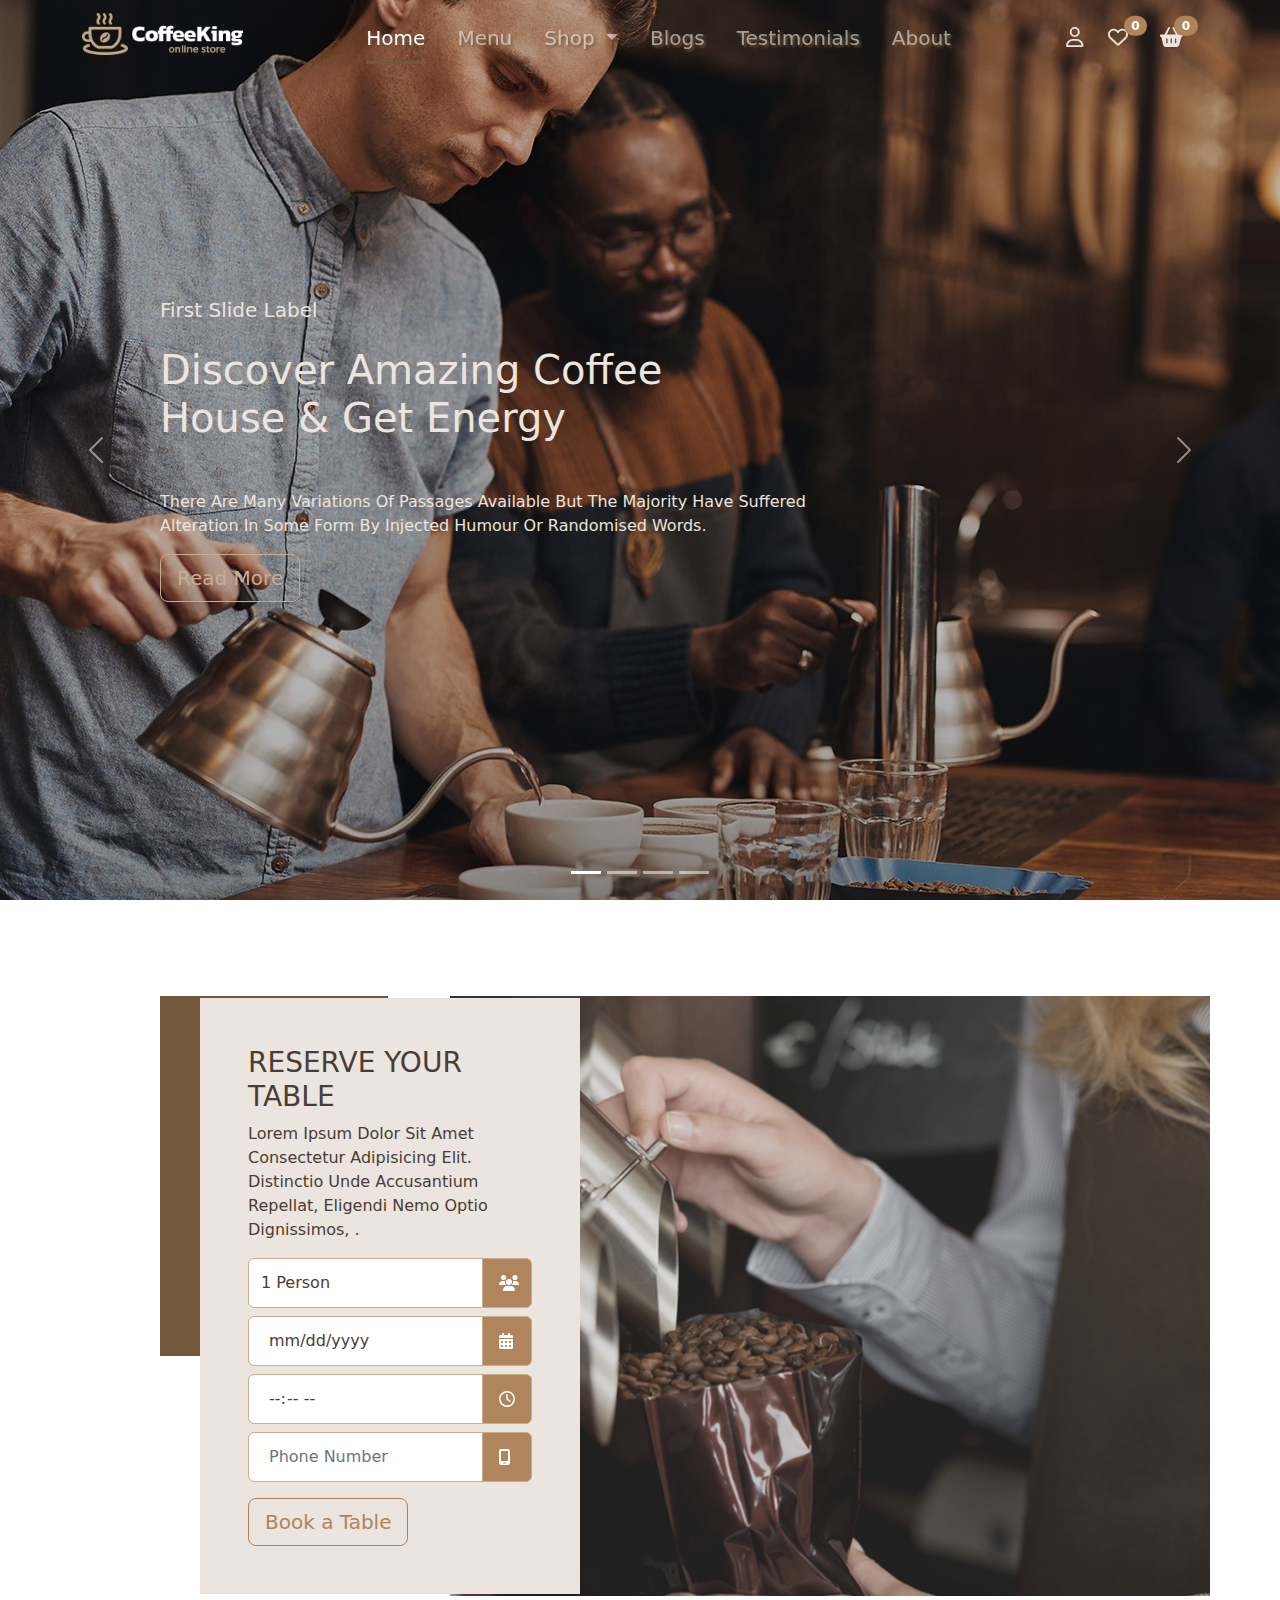
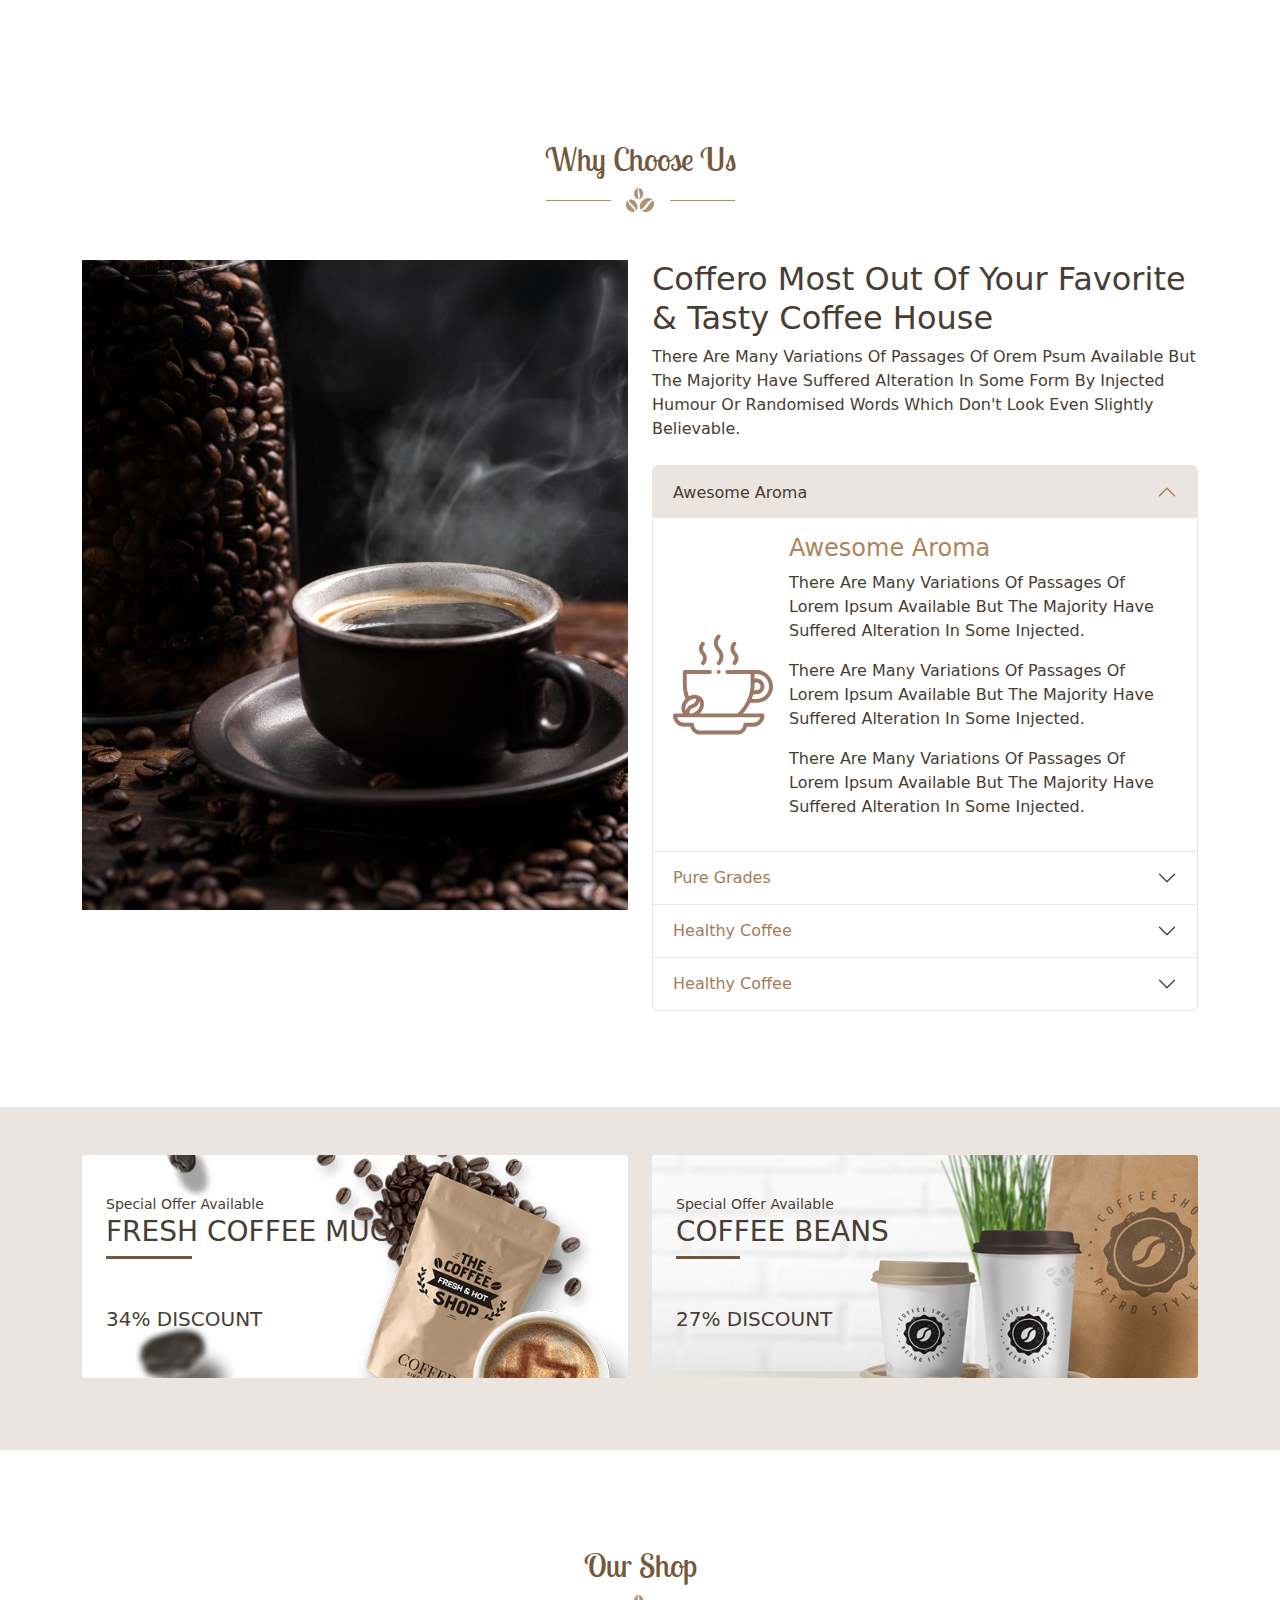
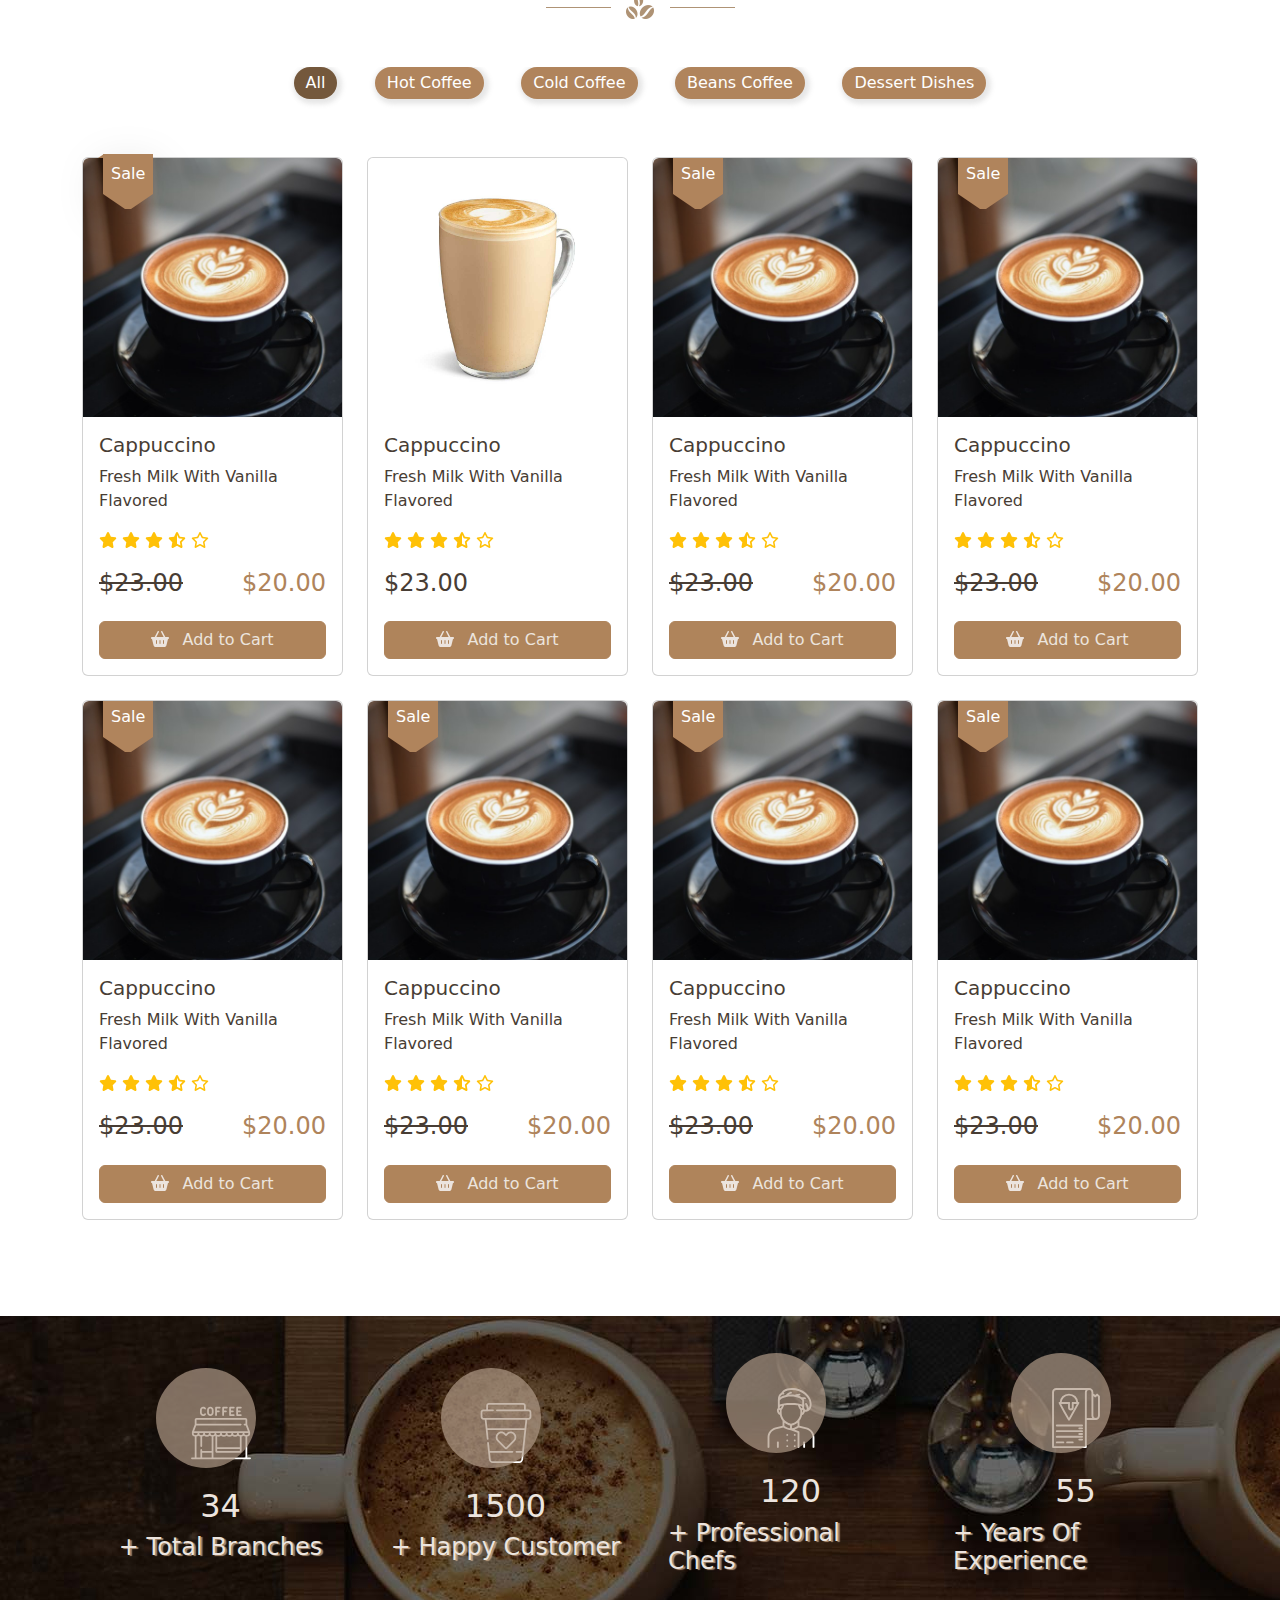
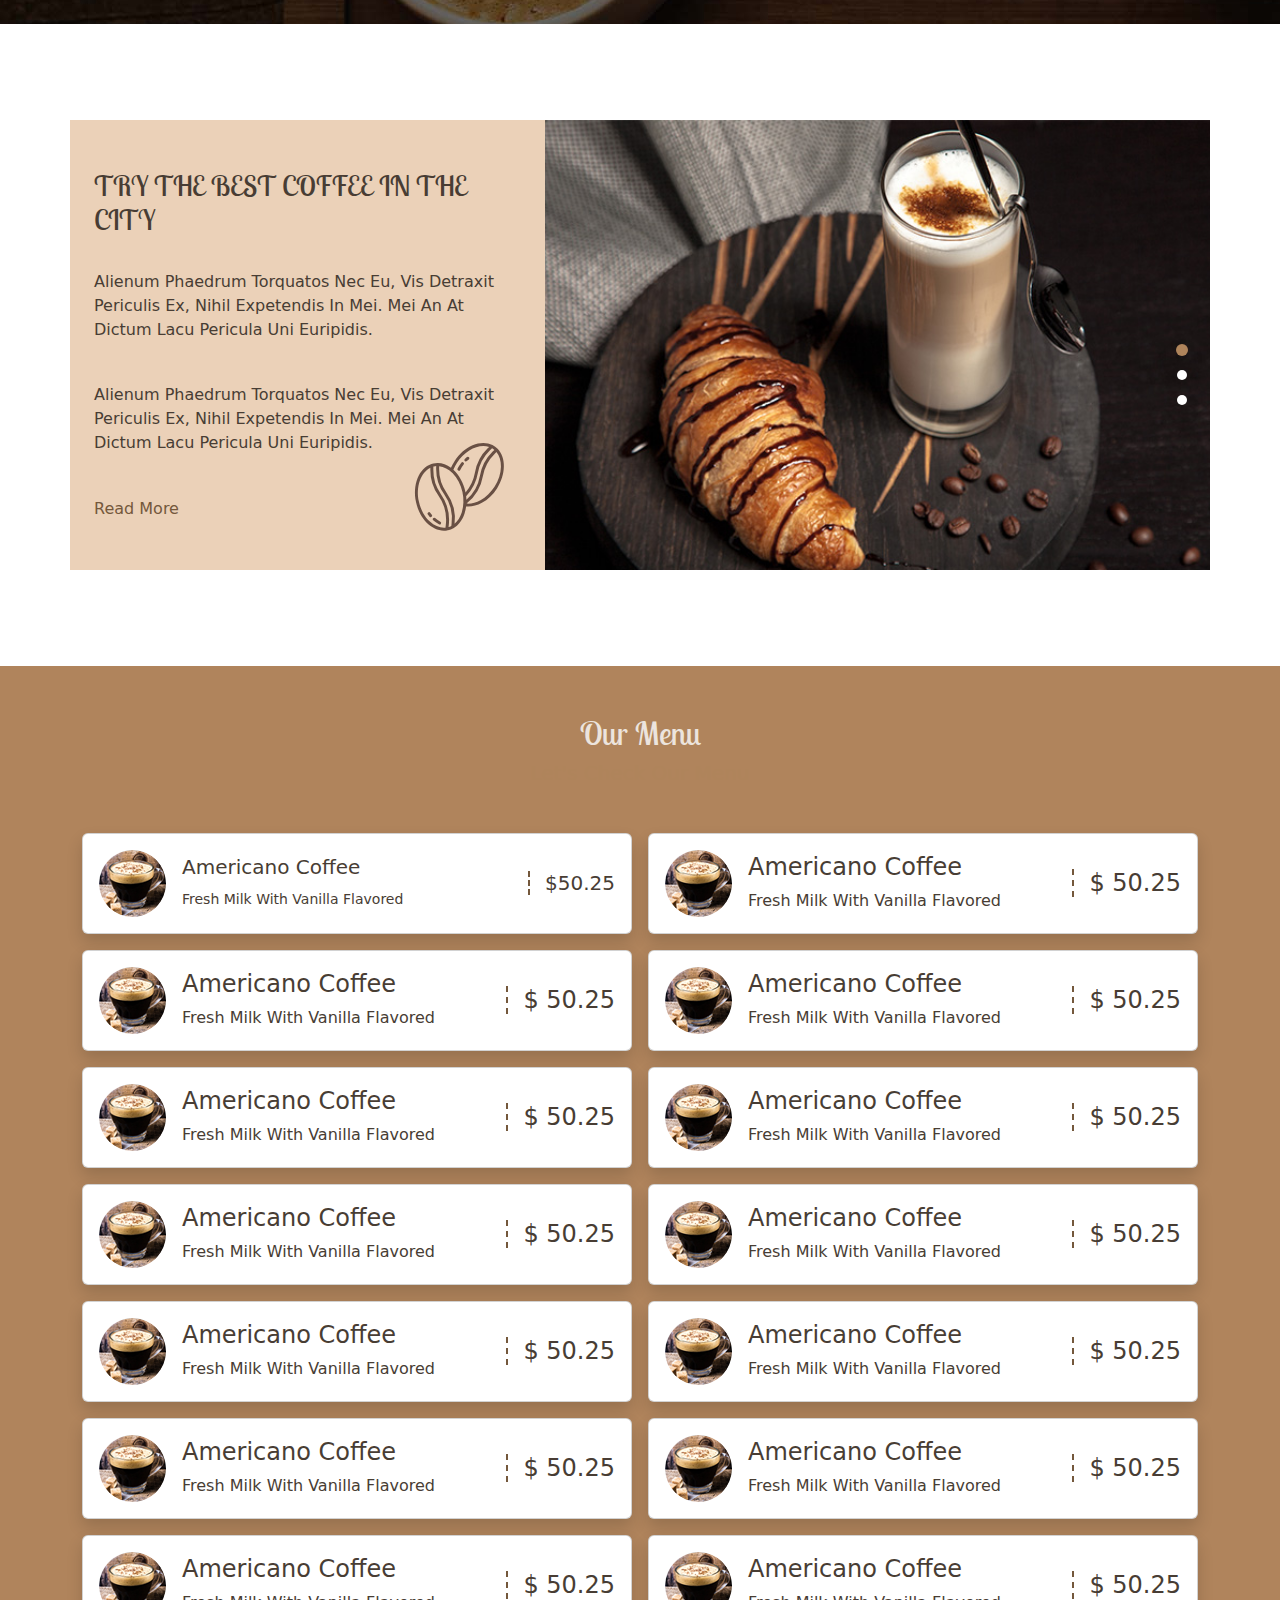
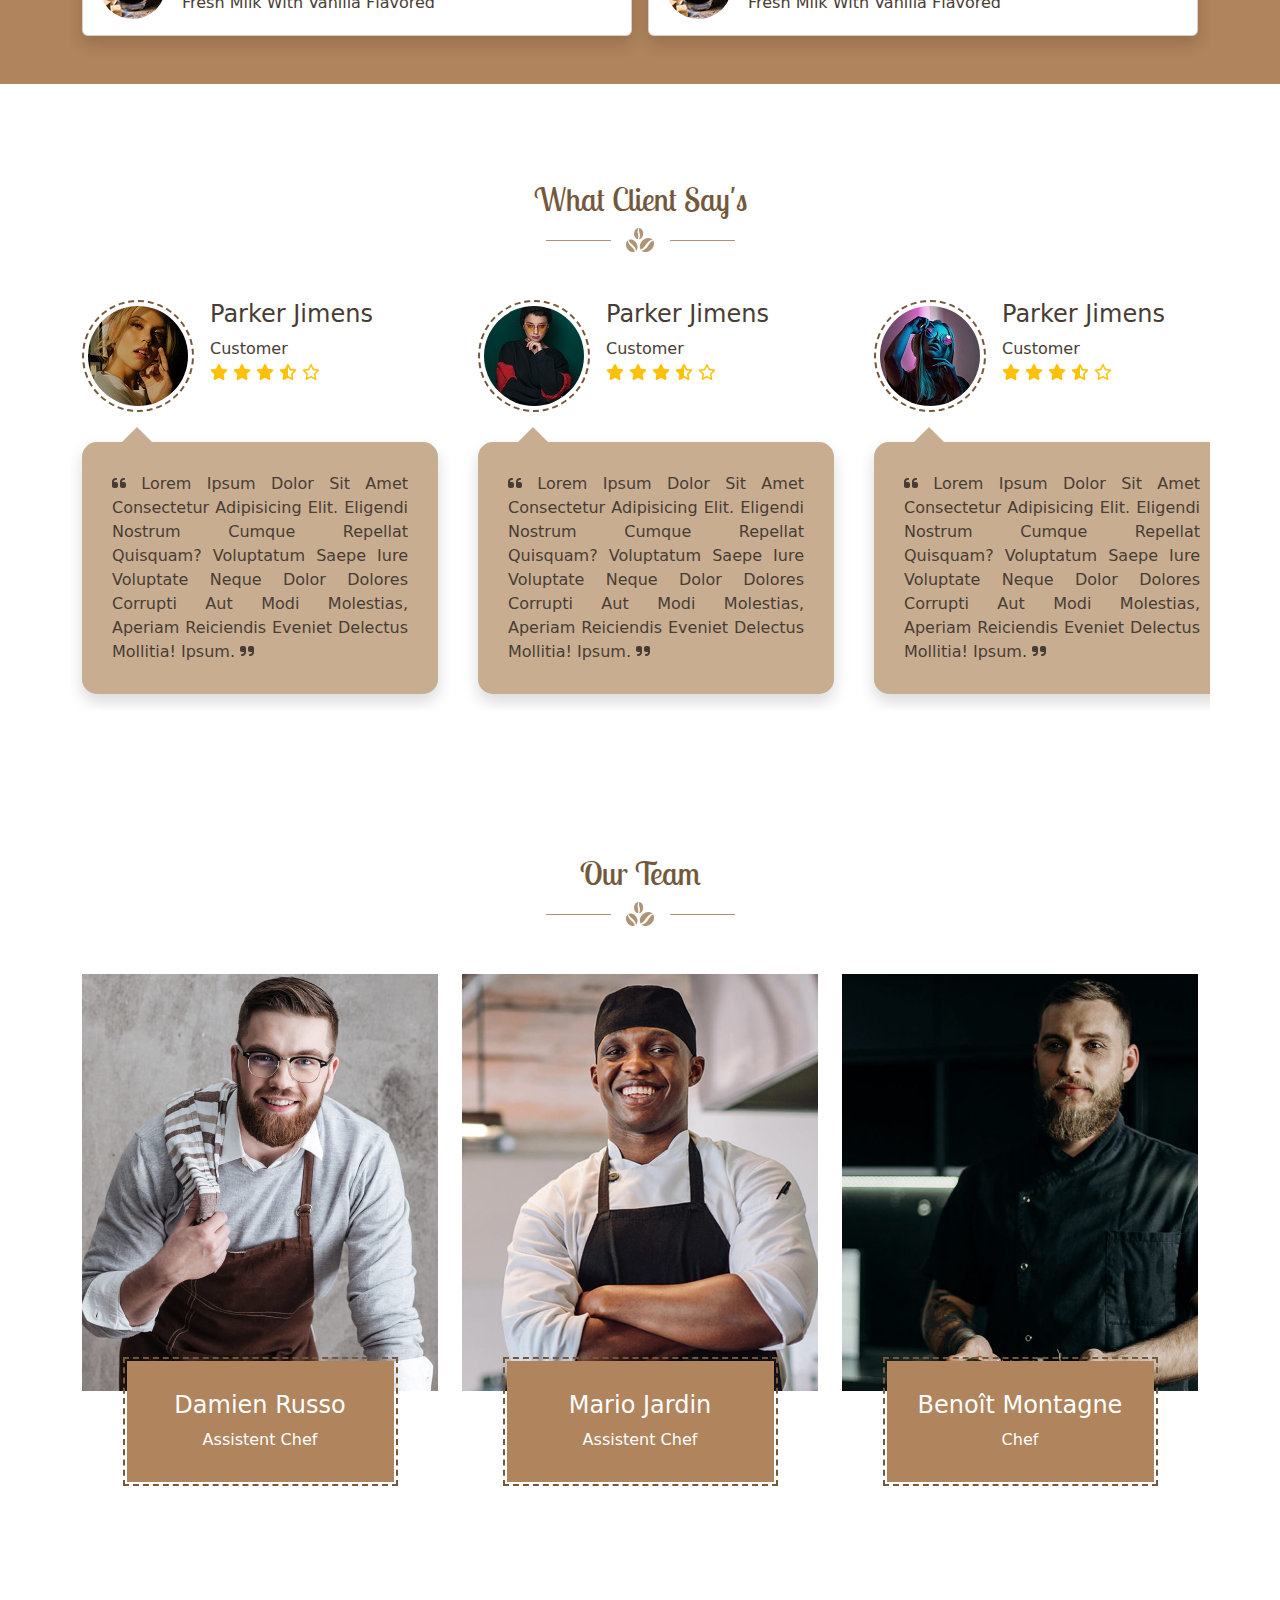
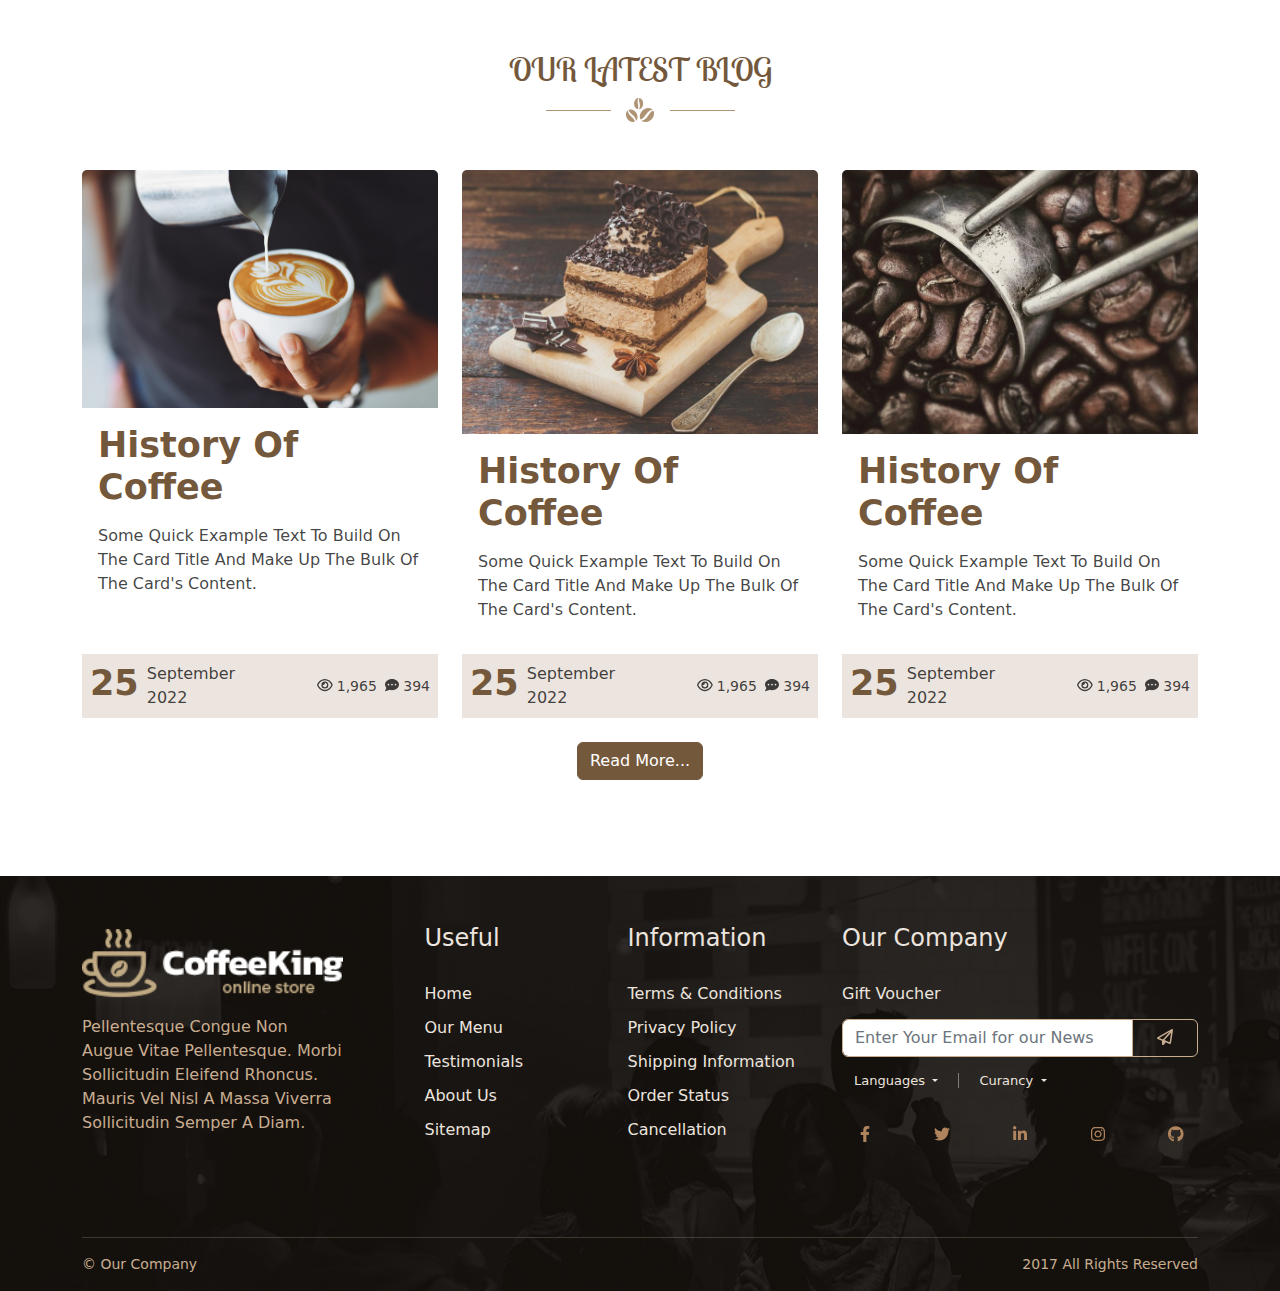
==== commit 8a02aee8: "Toast notifications" ====
--- a/index.html
+++ b/index.html
@@ -192,6 +192,39 @@
          </div>
       </div>
    </div>
+
+
+   <div class="toasts-container position-fixed bottom-0 start-0 p-3 overflow-hidden" id="toastContainer">
+   <!-- <div id="addedSuccessfully" class="toast" role="alert" aria-live="assertive" aria-atomic="true">
+      <div class="toast-body ">
+         <div class="tost-inner d-flex align-items-center ps-3">
+            <i class="fa-solid fa-circle-check fs-3 text-info"></i>
+            <div class="tost-info flex-grow-1 px-3">
+               <h6>CoffeeKing, Success Transition</h6>
+               <small>Product Added Successfully.</small>
+            </div>
+            <button type="button" class="btn-close m-auto fs-8" data-bs-dismiss="toast" aria-label="Close"></button>
+         </div>
+      </div>
+   </div> -->
+   </div>
+
+
+   <!-- <button type="button" class="btn btn-primary" id="liveToastBtn">Show live toast</button>
+
+   <div class="toast-container position-fixed bottom-0 end-0 p-3">
+   <div id="liveToast" class="toast" role="alert" aria-live="assertive" aria-atomic="true">
+      <div class="toast-header">
+         <img src="..." class="rounded me-2" alt="...">
+         <strong class="me-auto">Bootstrap</strong>
+         <small>11 mins ago</small>
+         <button type="button" class="btn-close" data-bs-dismiss="toast" aria-label="Close"></button>
+      </div>
+      <div class="toast-body">
+         Hello, world! This is a toast message.
+      </div>
+   </div>
+   </div> -->
 
 
    <!--  Favorite cat offcanvas -------------------------- -->
--- a/css/style.css
+++ b/css/style.css
@@ -24,7 +24,10 @@
 body {
   text-transform: capitalize;
 }
-
+::selection{
+  background-color: var(--color-info);
+  color: var(--bs-white);
+}
 a {
   text-decoration: none;
 }
@@ -37,6 +40,9 @@
 }
 .fs-8 {
   font-size: 13px !important;
+}
+.fs-10 {
+  font-size: 10px !important;
 }
 .c-pointer {
   cursor: pointer;
@@ -503,6 +509,37 @@
    100% { transform: translateY(-50px) ; -webkit-transform: translateY(-50px) ; -moz-transform: translateY(-50px) ; -ms-transform: translateY(-50px) ; -o-transform: translateY(-50px) ; }
 } */
 
+.toasts-container{
+  z-index: 99;
+
+}
+.toast-item{
+  background-color: rgb(255 255 255 / 88%);
+  transform: translateX(-200%);
+  opacity: 0;
+}
+.toast-animat{
+  -webkit-animation: toastIt 3s ease-in-out ;
+  animation: toastIt 3s ease-in-out forwards;
+}
+.toast-item .tost-inner {
+  border-left: 5px solid var(--color-info);
+}
+
+@keyframes toastIt {
+  10% , 85%{
+    transform: translateX(0);
+    opacity: 1;
+  }
+  95% {
+    transform: translateX(-200%);
+    opacity: 0;
+  }
+  100% {
+    display: none;
+  }
+}
+
 /* --------------------------- section 06 best coffee --------------------------- */
 .best-coffee .best-info {
   min-height: 450px;
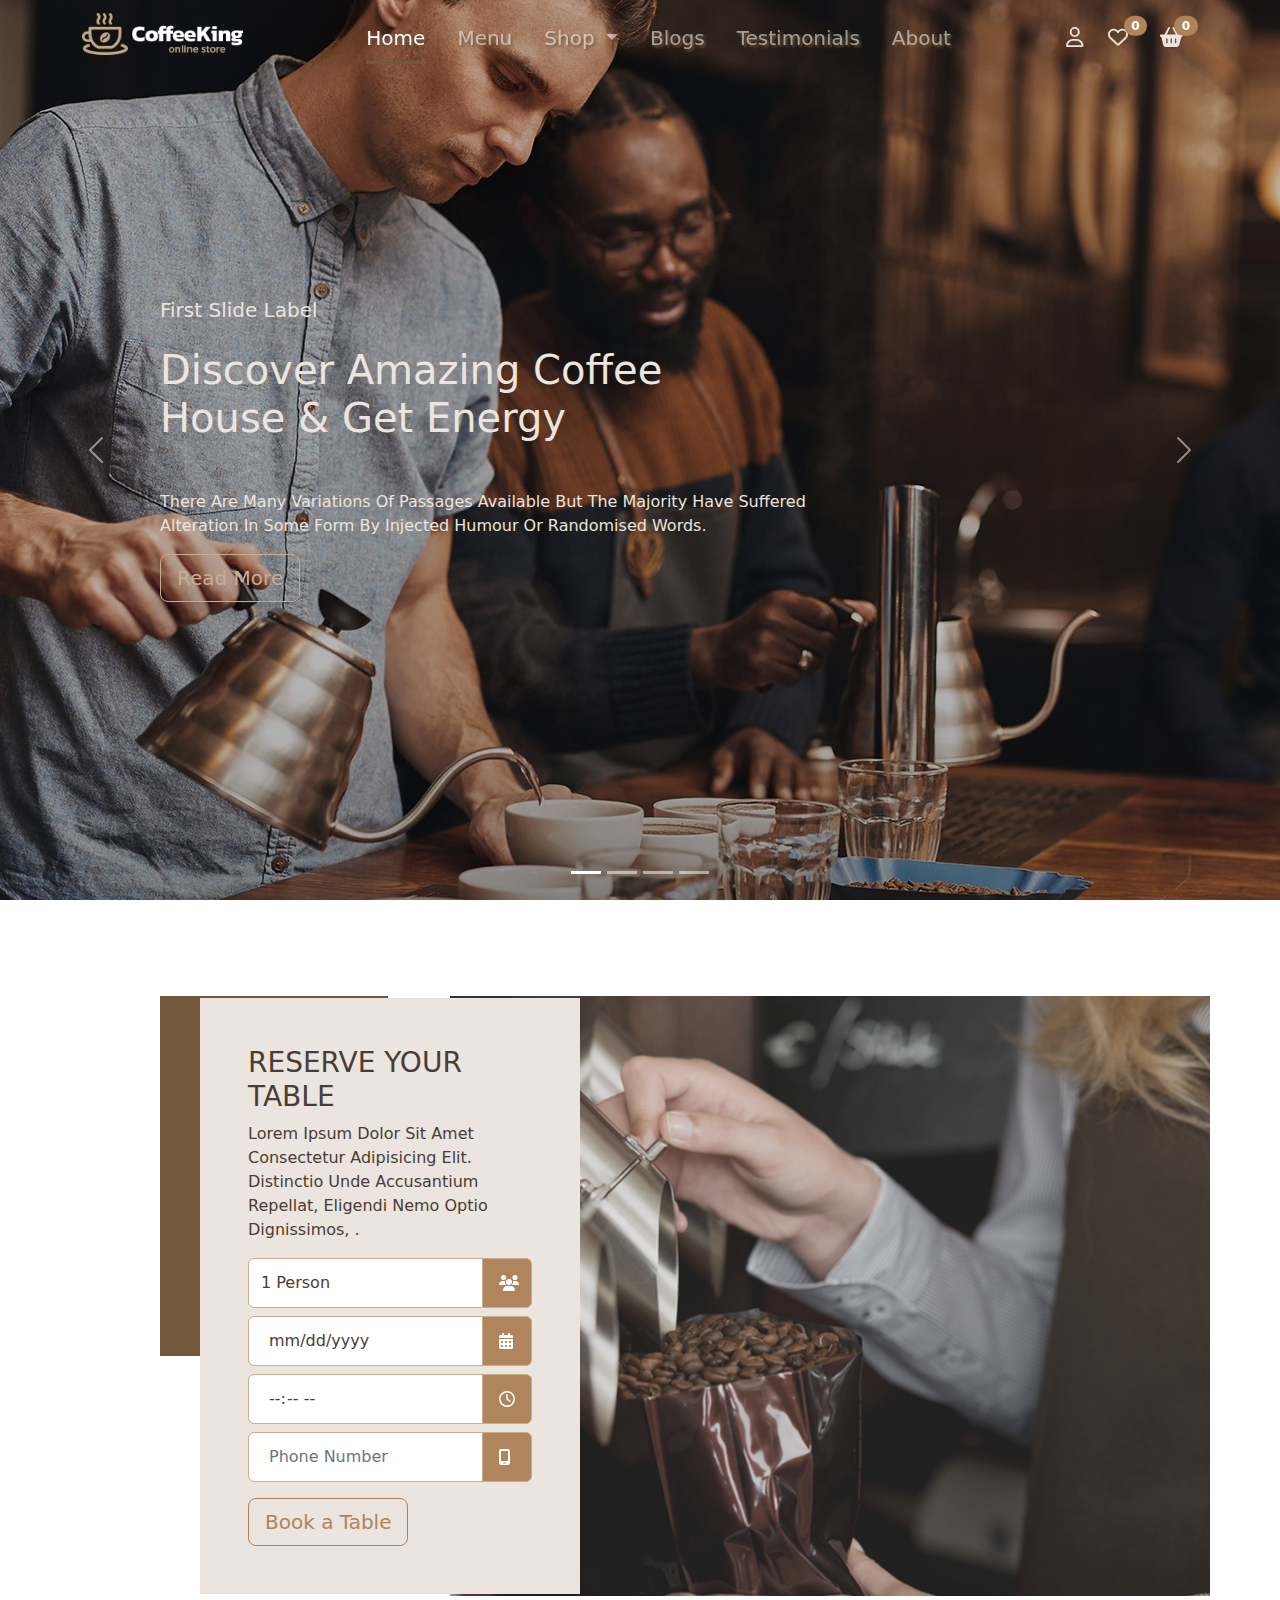
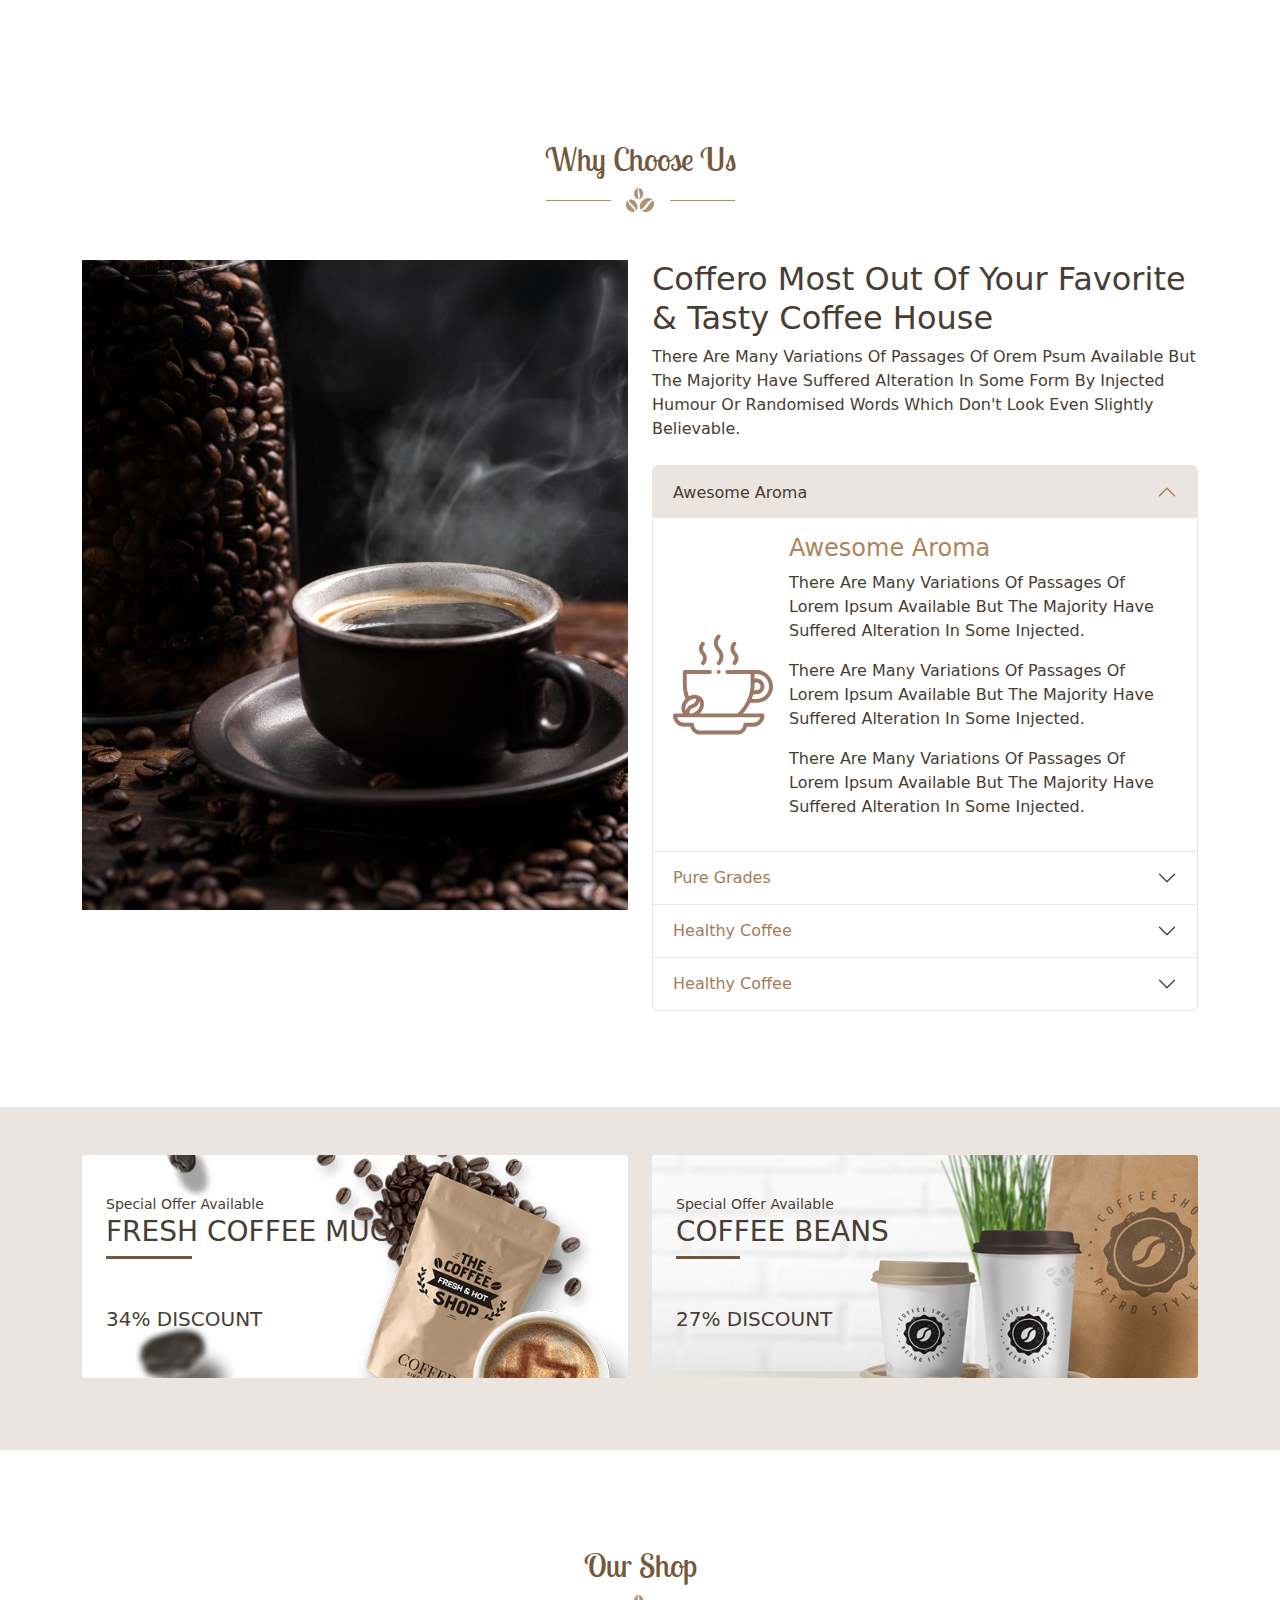
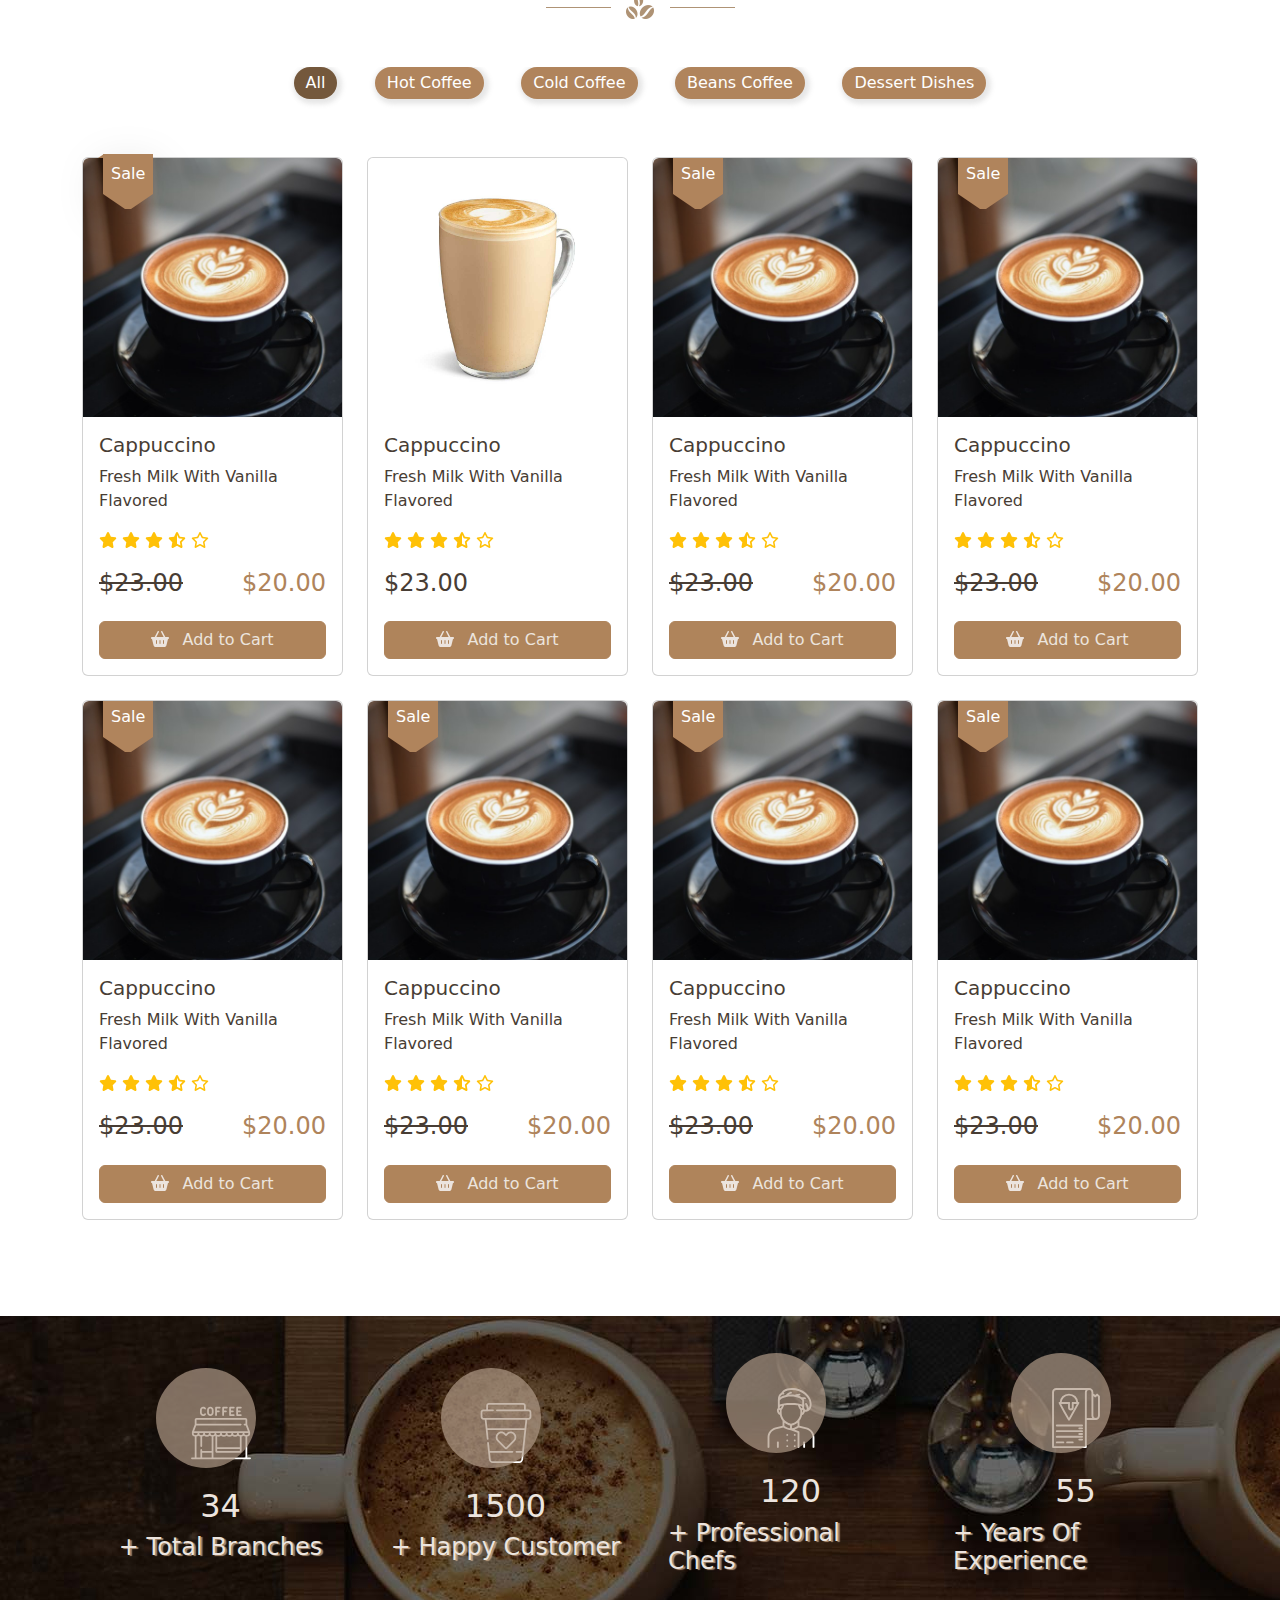
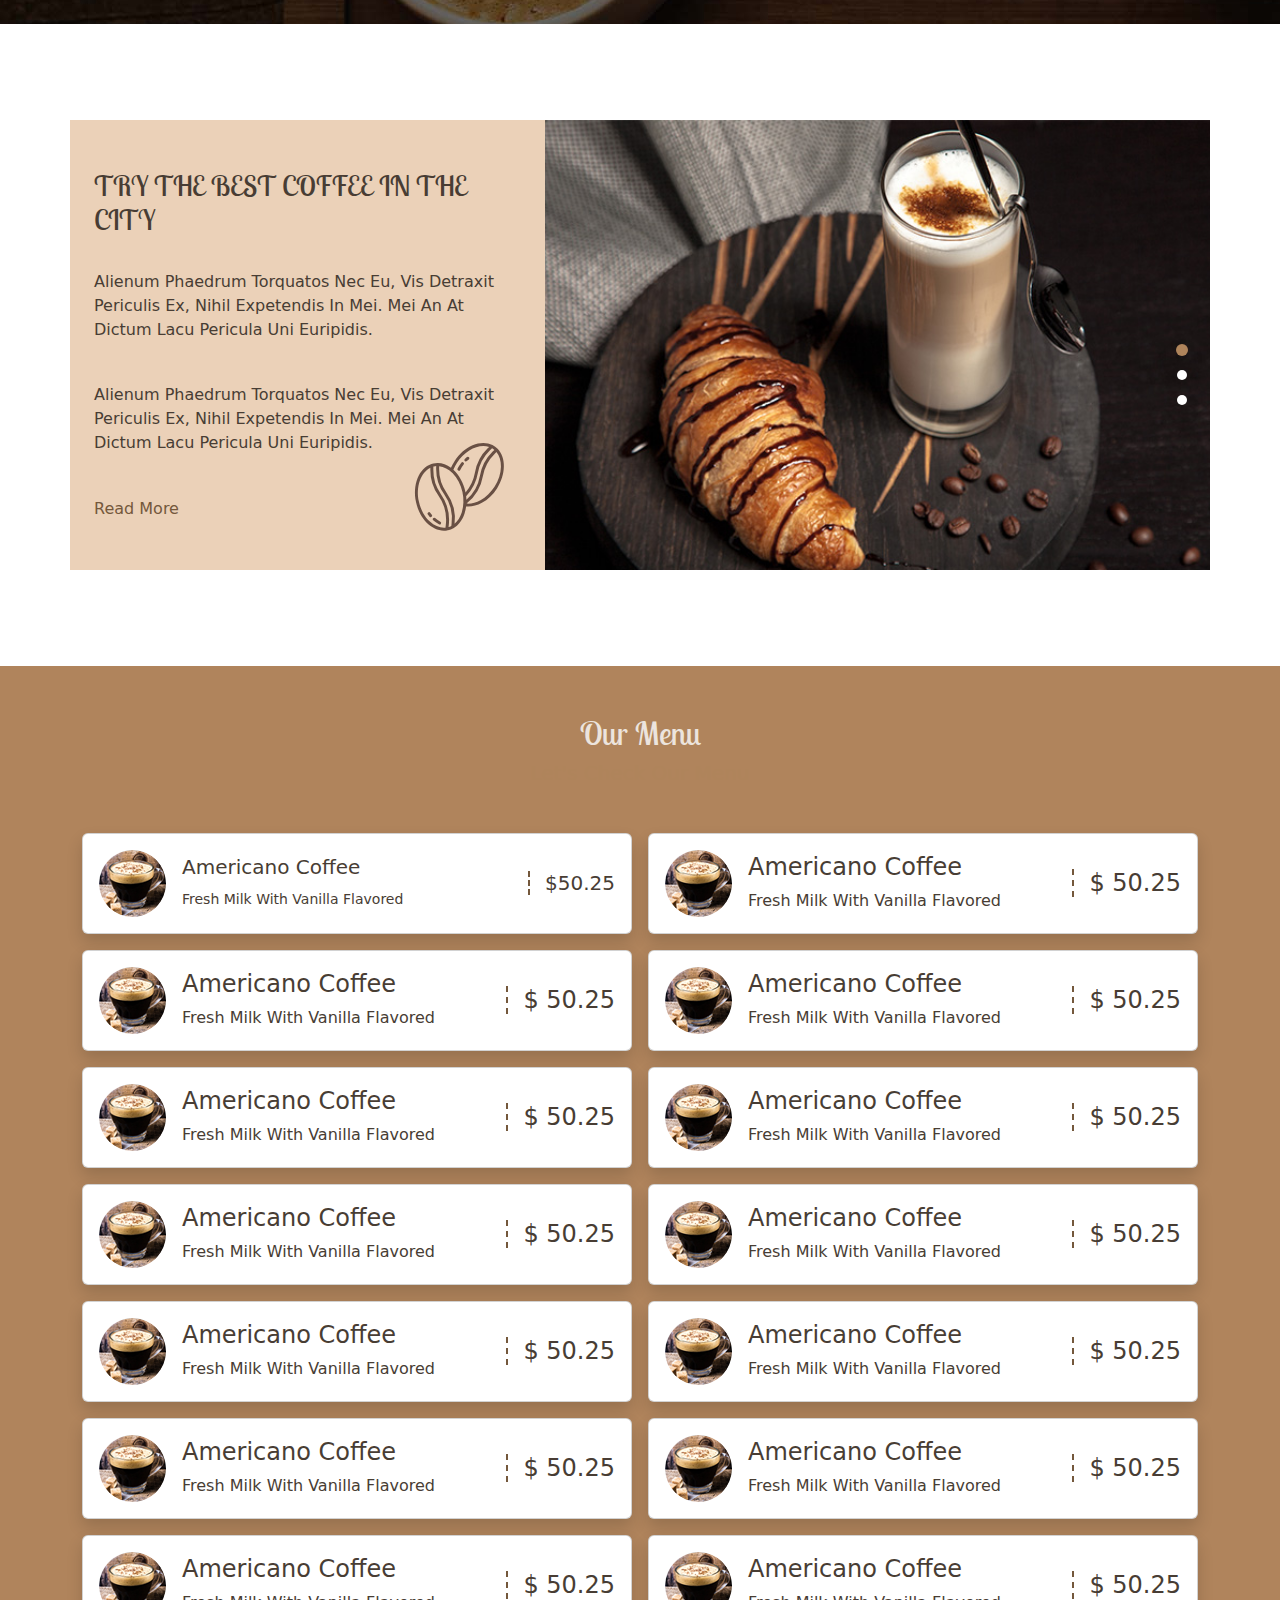
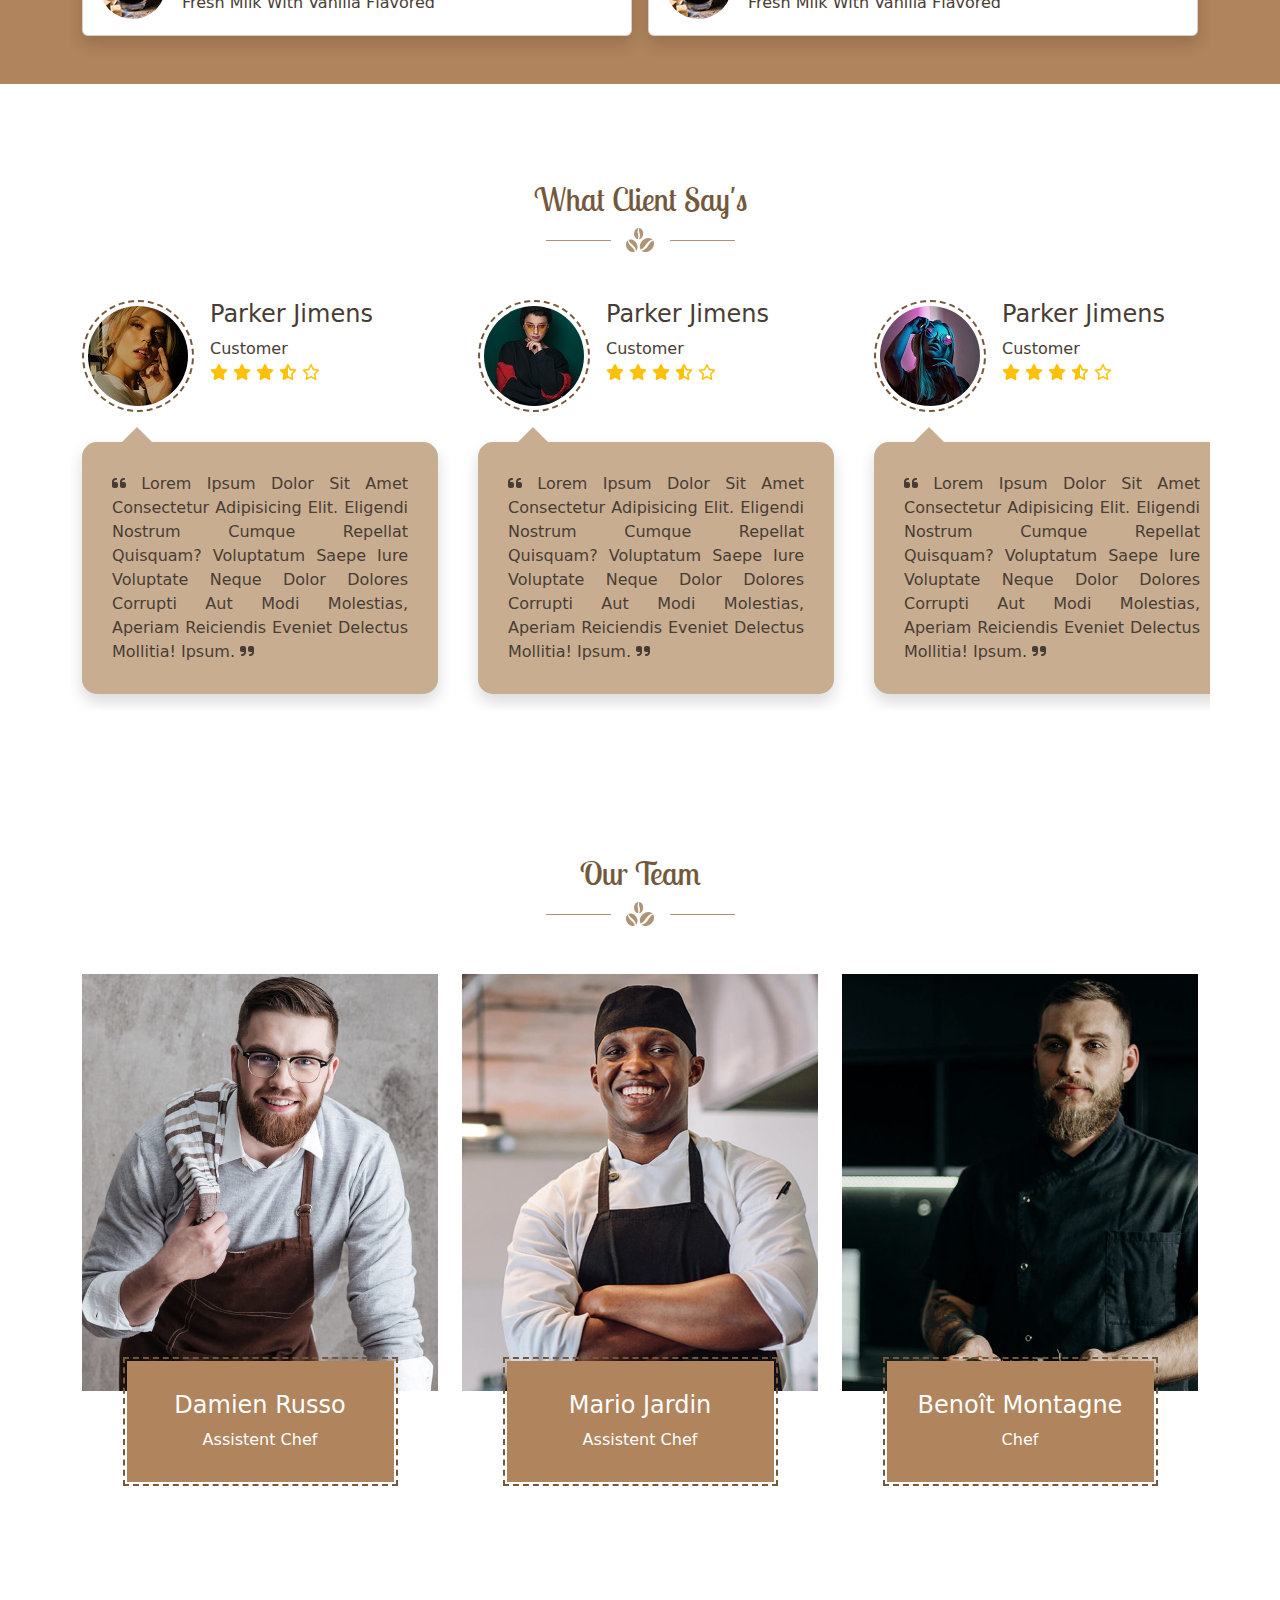
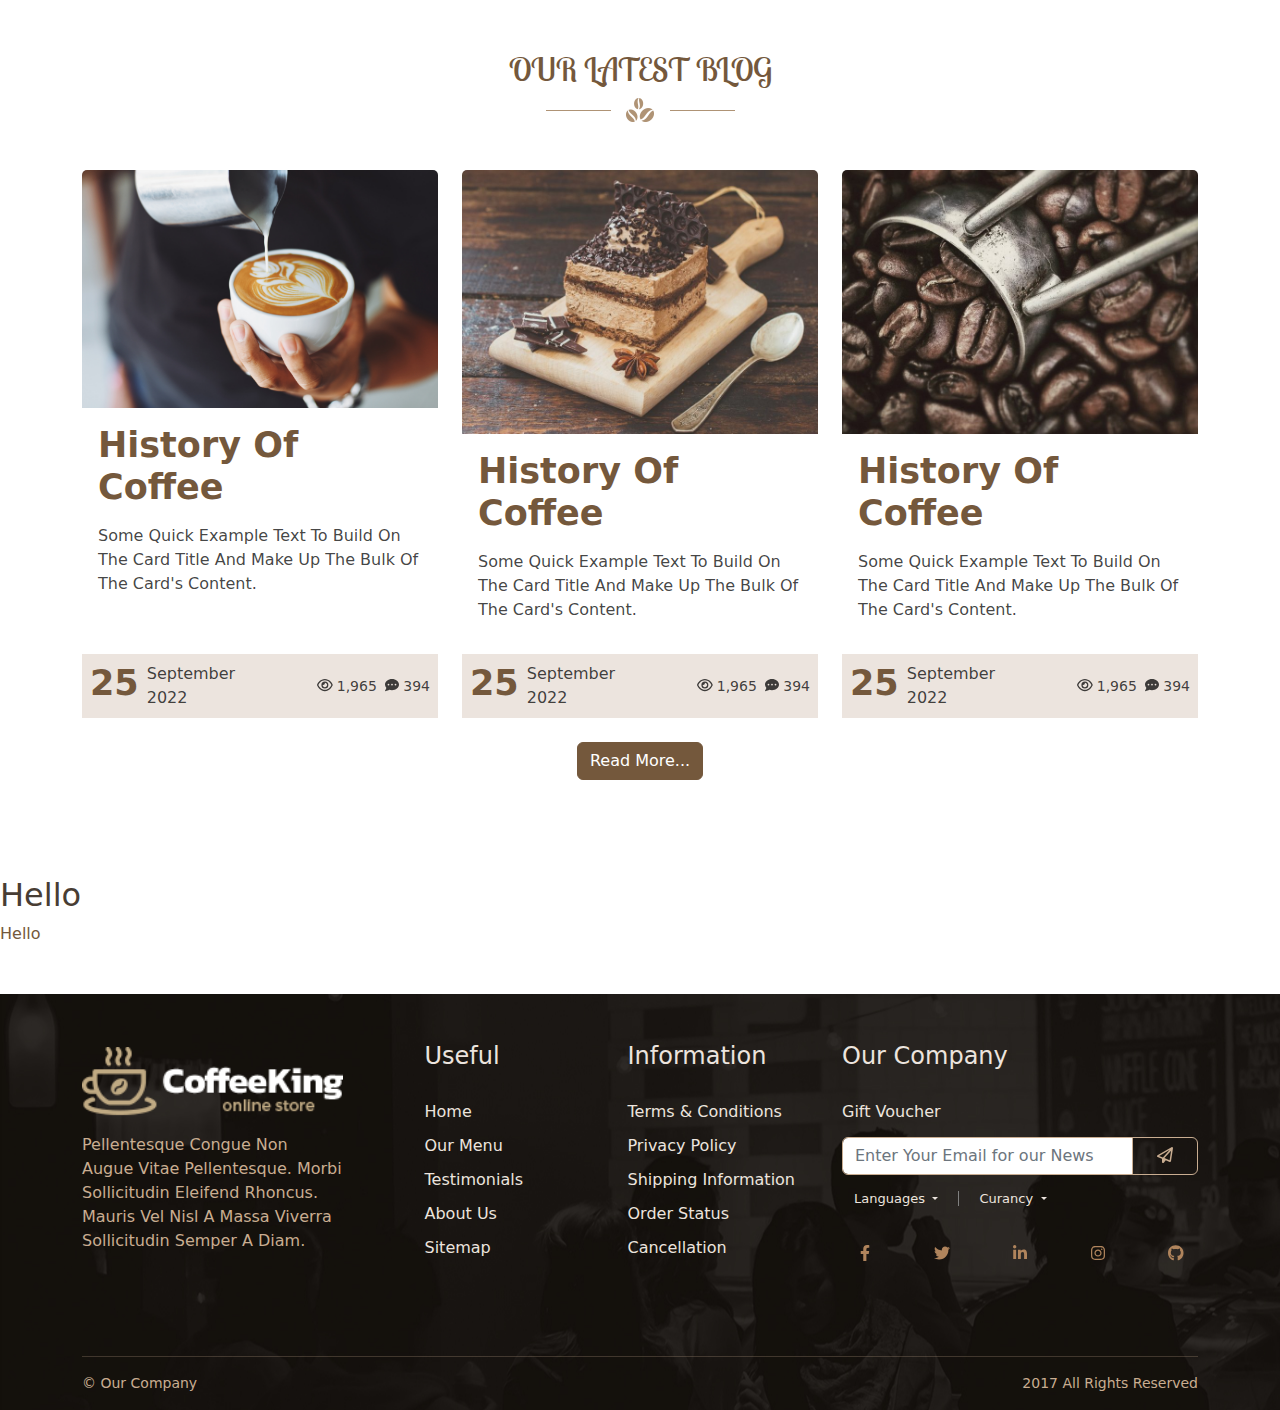
==== commit 1ca68844: "register and signin" ====
--- a/index.html
+++ b/index.html
@@ -46,18 +46,31 @@
                      <li class="nav-item"> <a class="nav-link" href="#choose-us">About</a> </li>
                   </ul>
                   <div>
-                     <div class="user-dropdown pe-auto dropdown c-pointer text-center px-2">
+                     <div id="unSingnedUser" class="user-dropdown pe-auto dropdown c-pointer text-center px-2">
                         <div data-bs-toggle="dropdown" >
                            <i class="fa-regular fa-user fa-lg"></i>
                         </div>
                         <ul class="dropdown-menu dropdown-menu-end">
-                           <li><a class="dropdown-item" href="#">Sign In</a></li>
-                           <li><a class="dropdown-item" href="#">Register</a></li>
+                           <li><a class="dropdown-item" href="signin.html">Sign In</a></li>
+                           <li><a class="dropdown-item" href="register.html">Register</a></li>
                         </ul>
                      </div>
-
                   </div >
-                  <div class="favorite-cart position-relative mt-4 mt-lg-0 me-lg-3 d-block text-center px-3" type="button" data-bs-toggle="offcanvas" data-bs-target="#offcanvasFavorite" aria-controls="offcanvasFavorite">
+                  
+                  <div id="singnedUser" class="dropdown text-center ">
+                     <a href="#" class="d-block text-decoration-none dropdown-toggle" title="User Name" data-bs-toggle="dropdown" aria-expanded="false">
+                        <img src="https://github.com/mdo.png" alt="mdo" width="32" height="32" class="rounded-circle">
+                     </a>
+                     <ul class="dropdown-menu text-small">
+                        <h6 class="text-center">User Name</h6>
+                        <li><a class="dropdown-item" href="#">Settings</a></li>
+                        <li><a class="dropdown-item" href="#">Profile</a></li>
+                        <li><hr class="dropdown-divider"></li>
+                        <li onclick="signOut()" class="dropdown-item c-pointer" > Sign out</li>
+                     </ul>
+                  </div>
+
+                  <div class="favorite-cart position-relative mt-4 mt-lg-0 me-lg-3 d-block text-center px-3 order-8 order-lg-9" type="button" data-bs-toggle="offcanvas" data-bs-target="#offcanvasFavorite" aria-controls="offcanvasFavorite">
                      <i class="fa-regular fa-heart fa-lg"></i>
                      <span class="favorite-badge position-absolute top-0 translate-middle badge rounded-pill bg-info ms-2">0</span>
                   </div>
@@ -67,7 +80,6 @@
                   <!-- <button class="navbar-toggler order-5 " type="button" data-bs-toggle="collapse" data-bs-target="#navbarScroll" aria-controls="navbarScroll" aria-expanded="false" aria-label="Toggle navigation">
                      <span class="navbar-toggler-icon"></span>
                   </button> -->
-
                   <button class="navbar-toggler x collapsed  order-5" type="button" data-bs-toggle="collapse" data-bs-target="#navbarScroll" aria-controls="navbarScroll" aria-expanded="false" aria-label="Toggle navigation">
                      <span class="icon-bar"></span>
                      <span class="icon-bar"></span>
@@ -188,12 +200,13 @@
          </div>
          <div class="d-flex justify-content-between w-100">
             <button type="button" disabled class="clearCart btn btn-primary">Clear</button>
-            <button type="button" disabled class="checkout btn btn-info text-white">checkout</button>
+            <button type="button" onclick="go_to_checkoutF()" disabled id="go_to_checkout" class="checkout btn btn-info text-white">checkout</button>
          </div>
       </div>
    </div>
 
 
+   <!--  toast notifcations -------------------------- -->
    <div class="toasts-container position-fixed bottom-0 start-0 p-3 overflow-hidden" id="toastContainer">
    <!-- <div id="addedSuccessfully" class="toast" role="alert" aria-live="assertive" aria-atomic="true">
       <div class="toast-body ">
@@ -287,7 +300,7 @@
                            </span>
                         </div>
                         <div class="input-group mb-2">
-                           <input type="date" class="form-control" placeholder="Recipient's username" aria-describedby="basic-addon2">
+                           <input type="date" class="form-control " placeholder="Recipient's username" aria-describedby="basic-addon2">
                            <span class="input-group-text p-3" id="basic-addon2">
                               <i class="fa-solid fa-calendar-days"></i>
                            </span>
@@ -822,7 +835,7 @@
    <!-- section 05 statistics -->
    <section class="statistics my-5 py-5 text-light">
       <div class="container">
-         <div class="row  row-cols-2 row-cols-md-4 g-4">
+         <div class=" row row-cols-2 row-cols-md-4 g-4" id="statisticsWrapper">
             <div class="col">
                <div class="statistic-item d-flex flex-column justify-content-center align-items-center h-100 mt-3 ms-3">
                   <div class="statistic-icon">
@@ -1366,6 +1379,10 @@
       </div>
    </section>
 
+   <div class="text-fill">
+      <h2 data-title="hello">hello</h2>
+      <a data-title="hello" href="#">hello</a>
+   </div>
 
    <!-- section last   footer -->
    <footer >
--- a/css/style.css
+++ b/css/style.css
@@ -99,6 +99,11 @@
   header .favorite-cart {
     color: var(--color-info);
   }
+
+  #unSingnedUser .dropdown-menu,
+  #singnedUser .dropdown-menu{
+    position: static ;
+  }
 }
 @media (min-width: 992px) {
   header .navbar-nav .nav-link {
@@ -124,6 +129,11 @@
     width: 80%;
     box-shadow: 0 0.5rem 1rem rgba(0, 0, 0, 0.15);
   }
+
+  #unSingnedUser .dropdown-menu,
+  #singnedUser .dropdown-menu{
+    position: absolute; 
+  }
 }
 
 /* navbar-toggler ANIMATED X ----------------------------- */
@@ -133,6 +143,9 @@
 .navbar-toggler.x:focus {
   outline: 0;
   box-shadow: none;
+}
+#singnedUser{
+  display: none;
 }
 .navbar-toggler.x[aria-expanded="true"] .icon-bar:nth-of-type(1) {
   -webkit-transform: rotate(45deg);
@@ -503,12 +516,6 @@
   background-color: var(--color-primary);
 }
 
-/* @keyframes card-icons {
-   0% { transform: translateY(0) ; -webkit-transform: translateY(0) ; -moz-transform: translateY(0) ; -ms-transform: translateY(0) ; -o-transform: translateY(0) ; }
-   90% { transform: translateY(-55px) ; -webkit-transform: translateY(-55px) ; -moz-transform: translateY(-55px) ; -ms-transform: translateY(-55px) ; -o-transform: translateY(-55px) ; }
-   100% { transform: translateY(-50px) ; -webkit-transform: translateY(-50px) ; -moz-transform: translateY(-50px) ; -ms-transform: translateY(-50px) ; -o-transform: translateY(-50px) ; }
-} */
-
 .toasts-container{
   z-index: 99;
 
@@ -790,7 +797,6 @@
   border-radius: 50%;
   -webkit-transition: 0.3s ease-in;
   transition: 0.3s ease-in;
-
   color: var(--color-info);
   position: relative;
   z-index: 2;
@@ -819,4 +825,4 @@
   background-color: var(--color-info);
   -webkit-transform: scale(1);
   transform: scale(1);
-}
+}